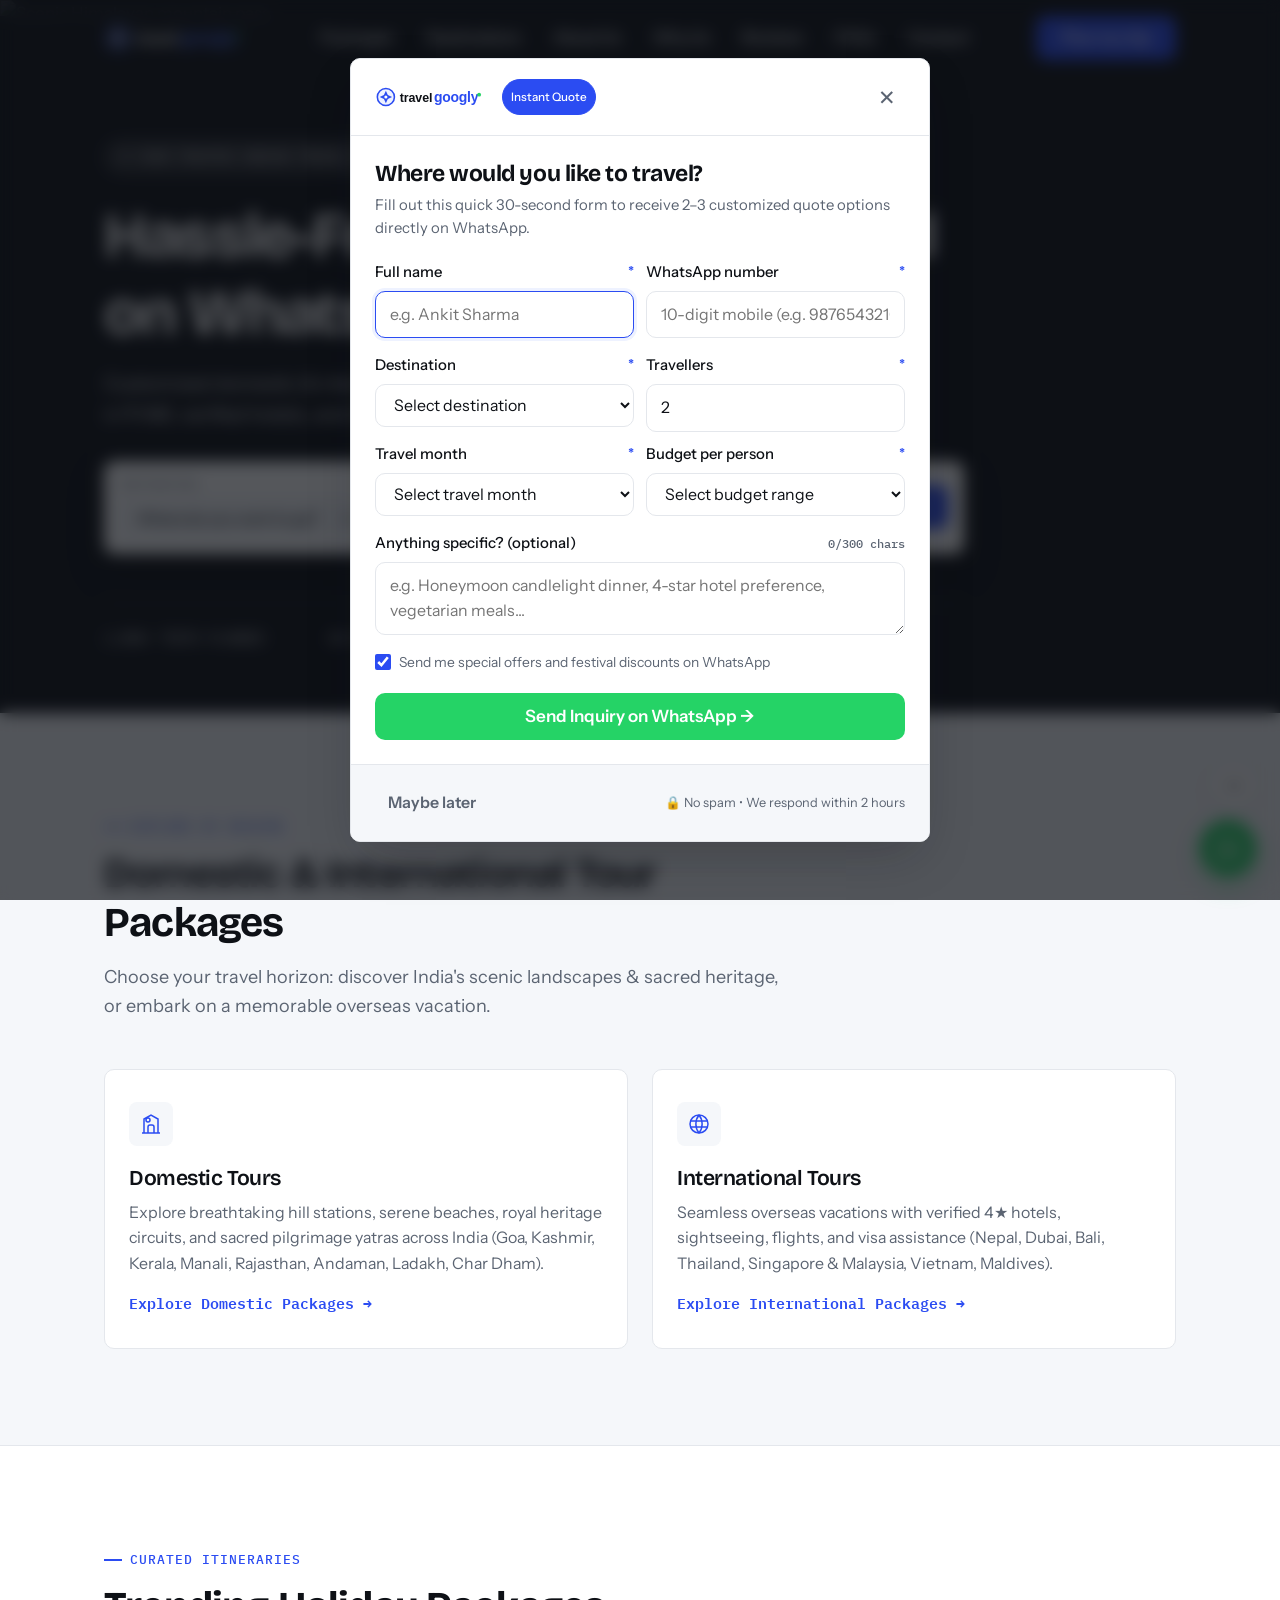
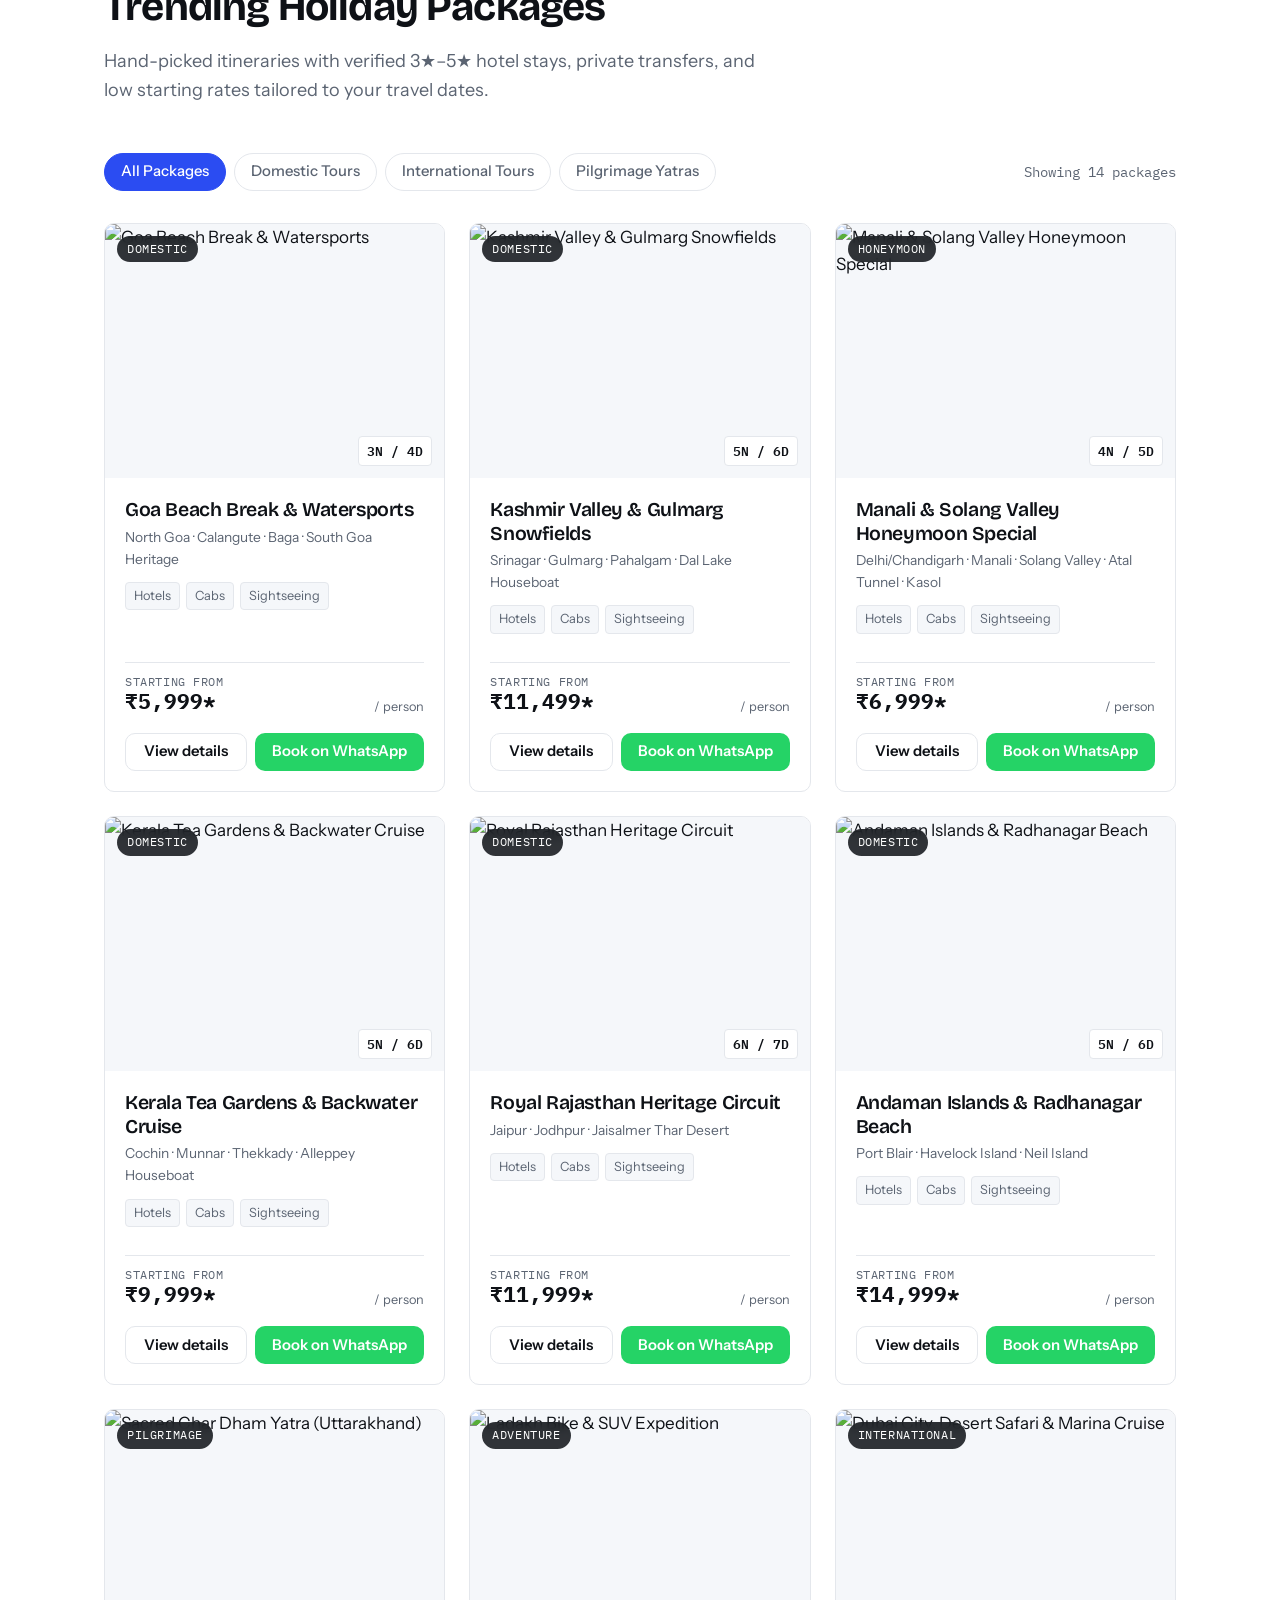
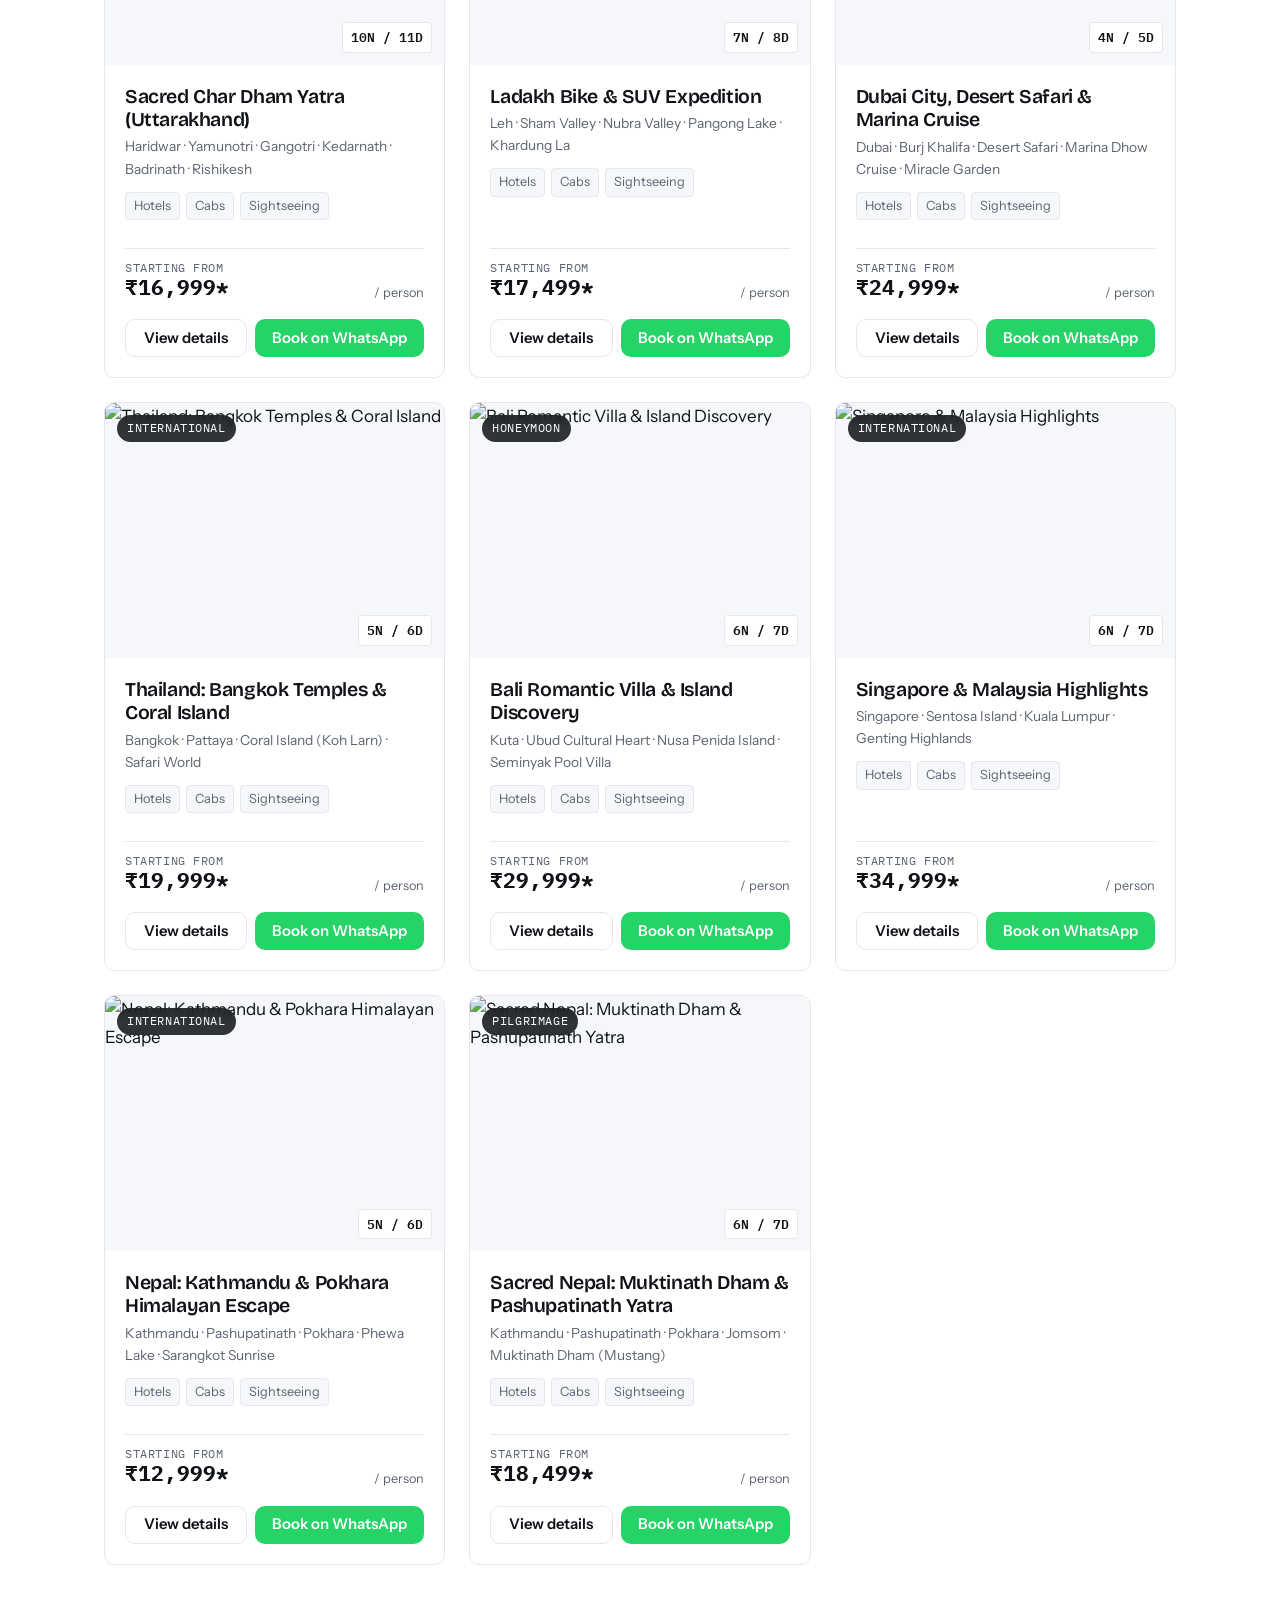
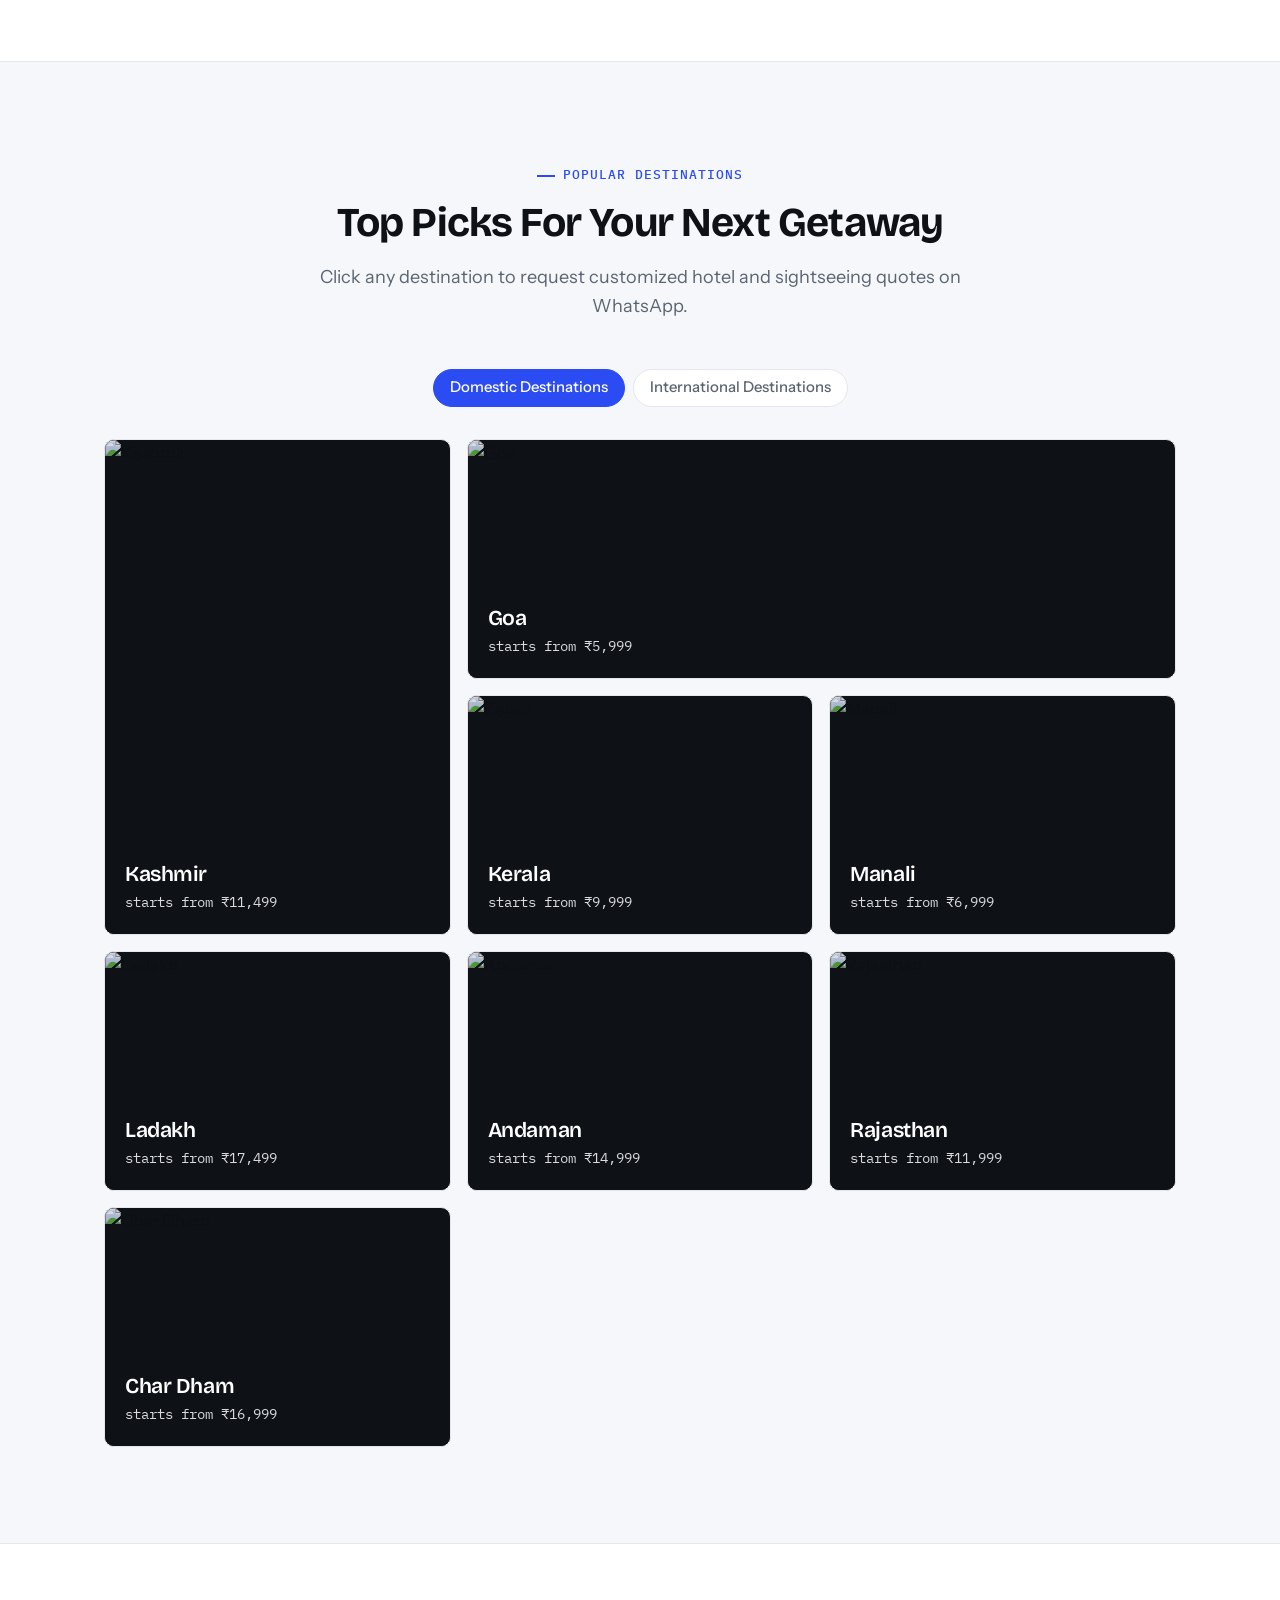
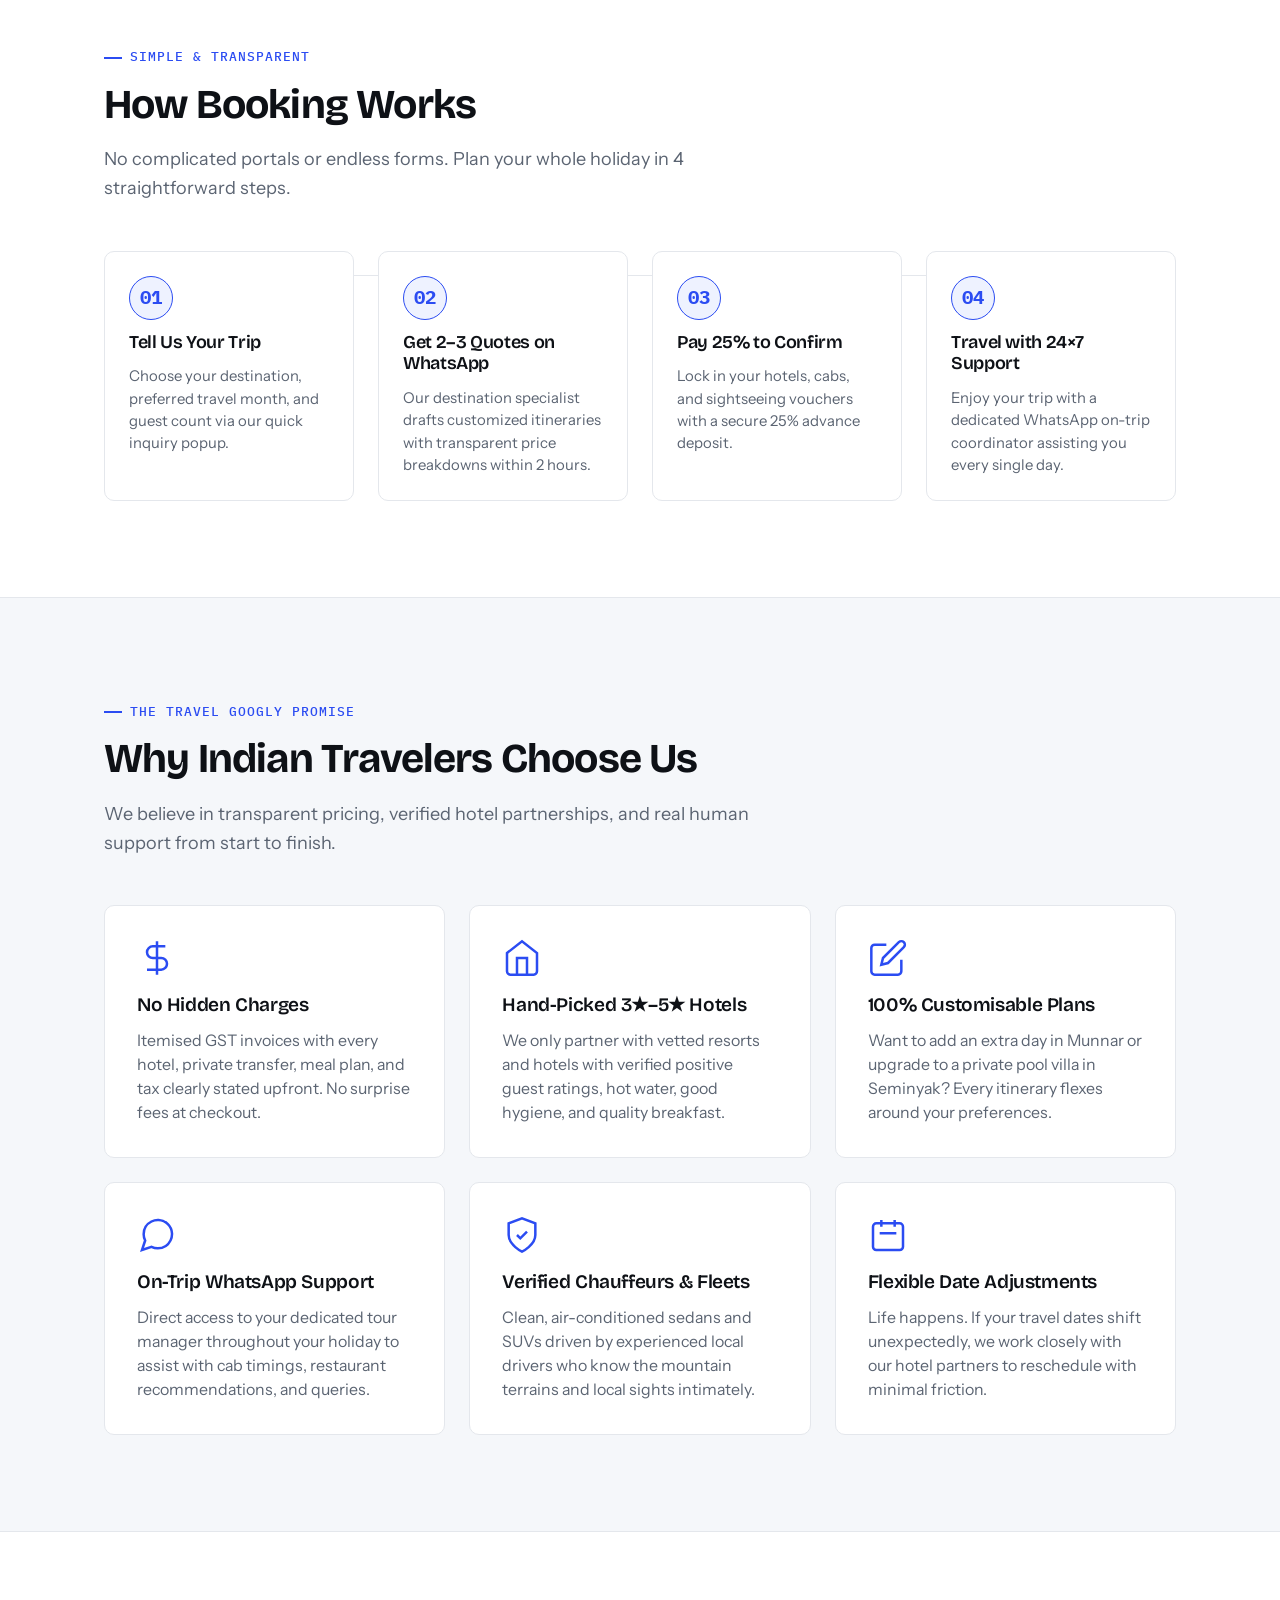
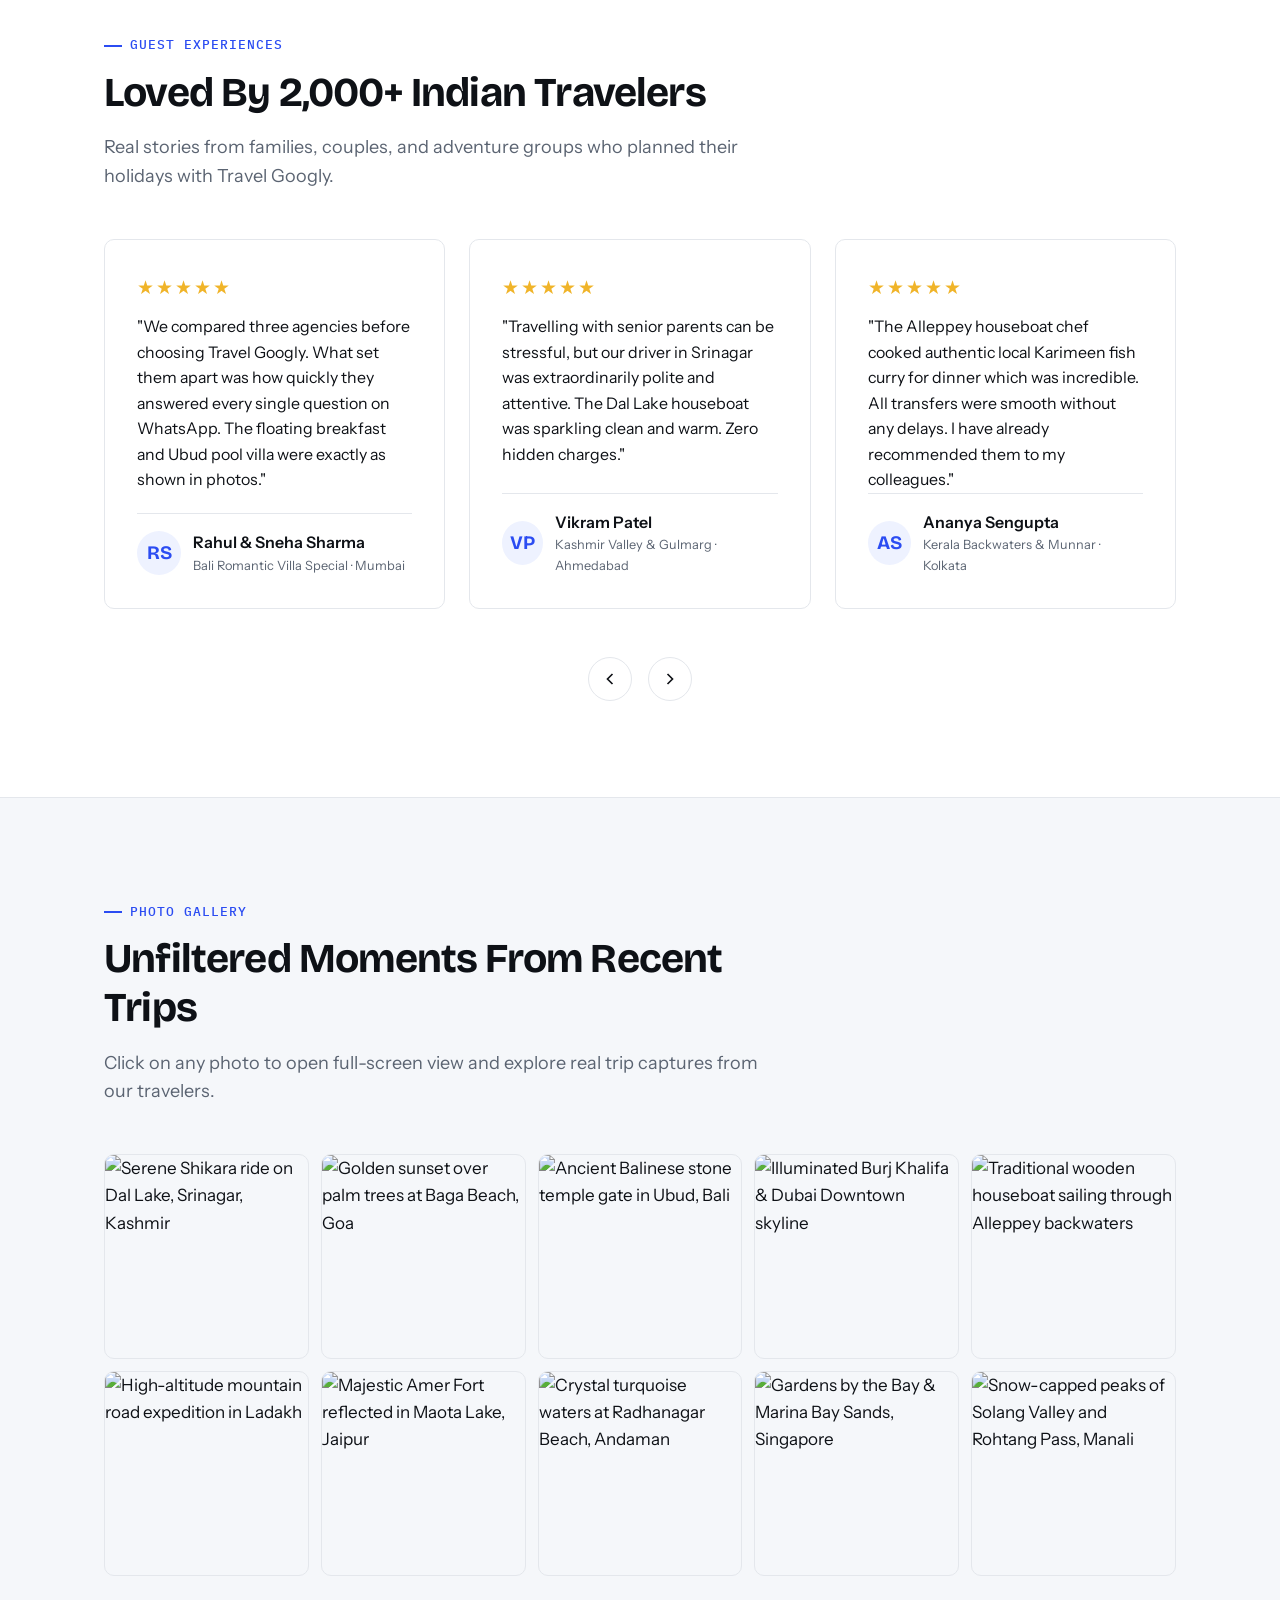
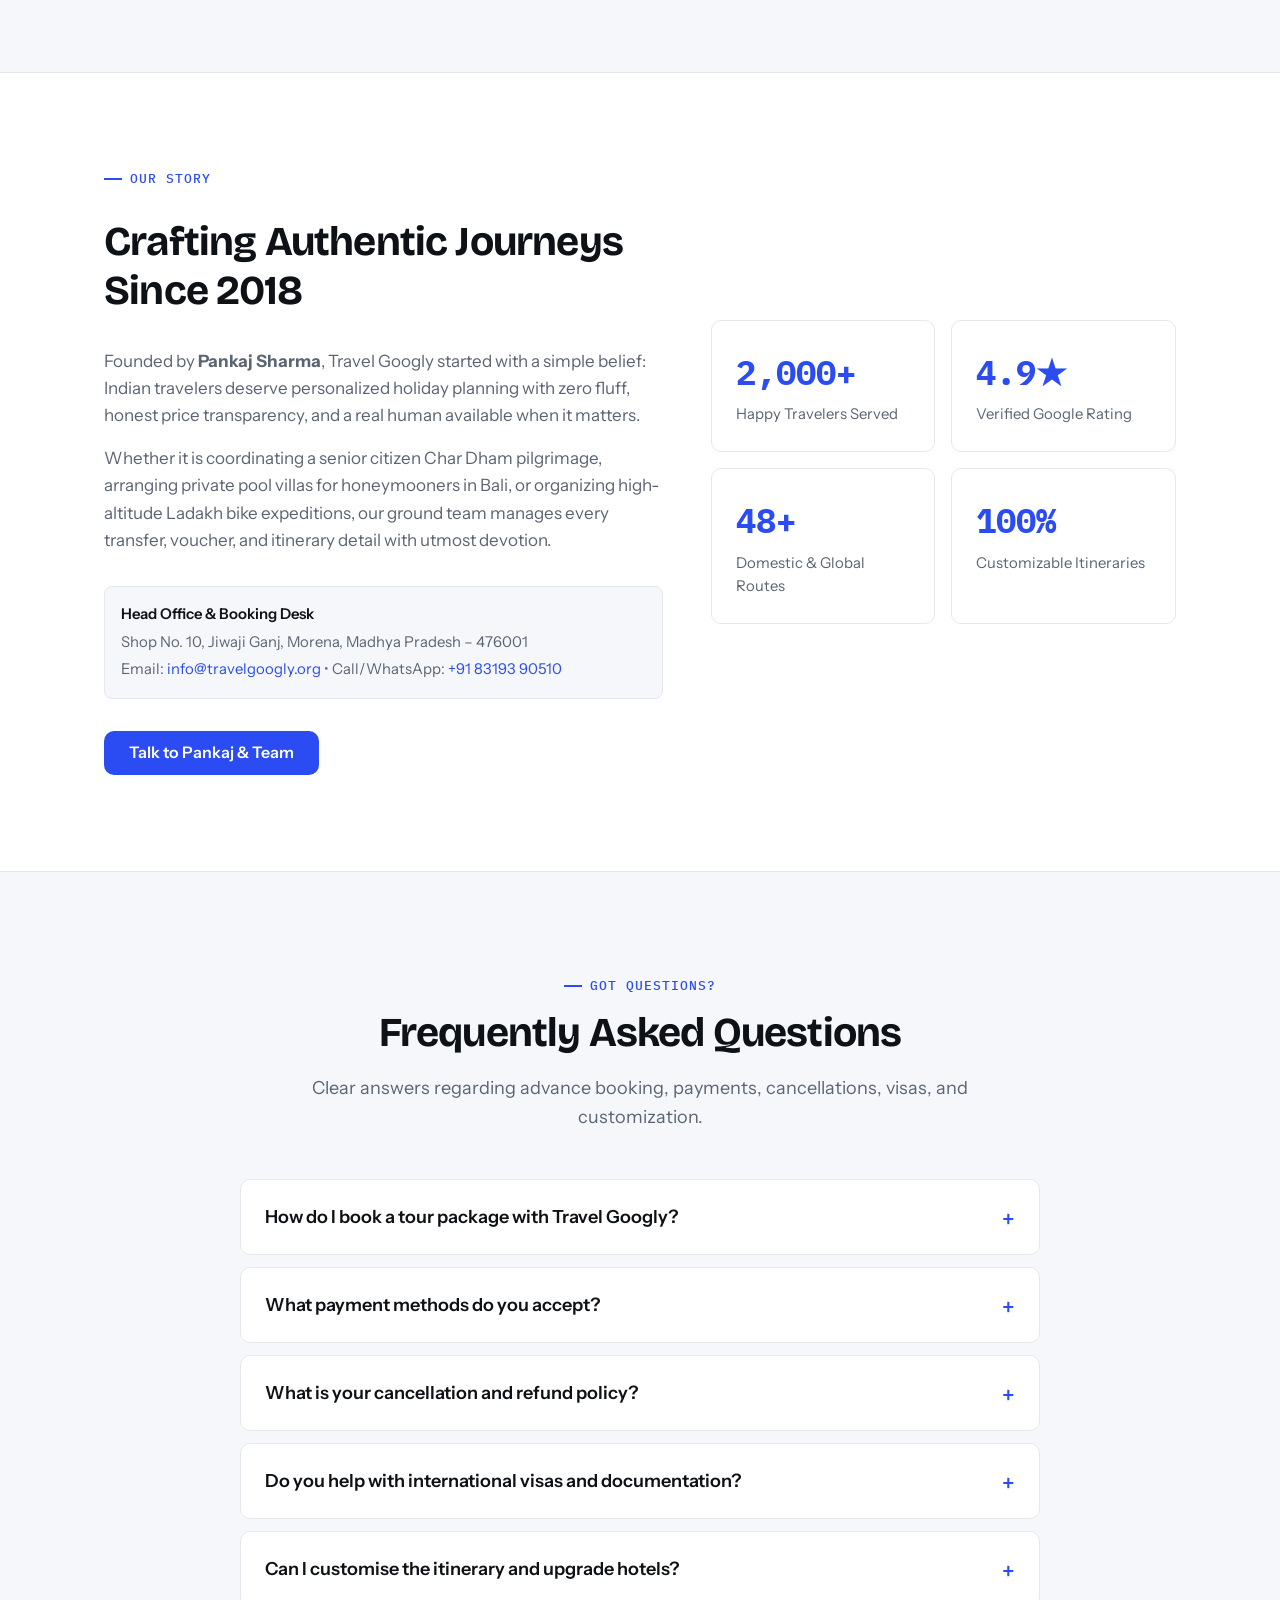
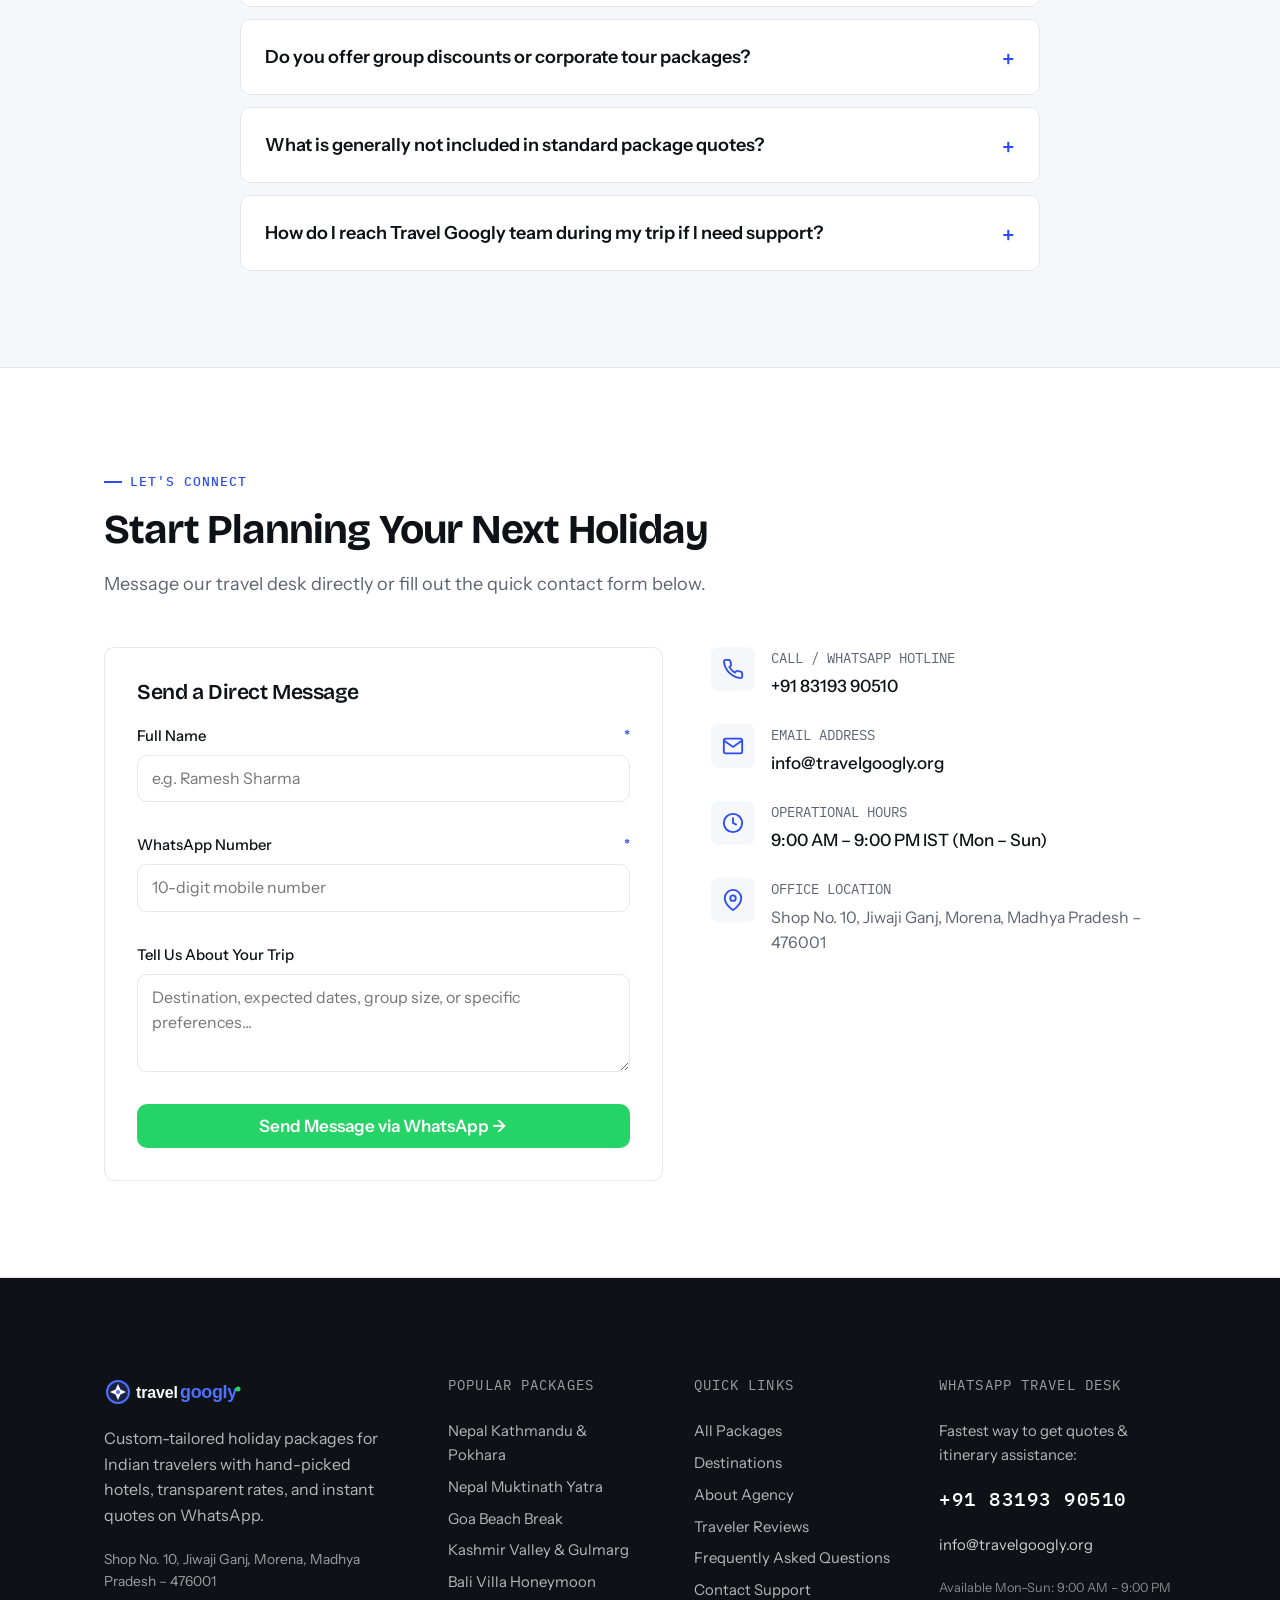
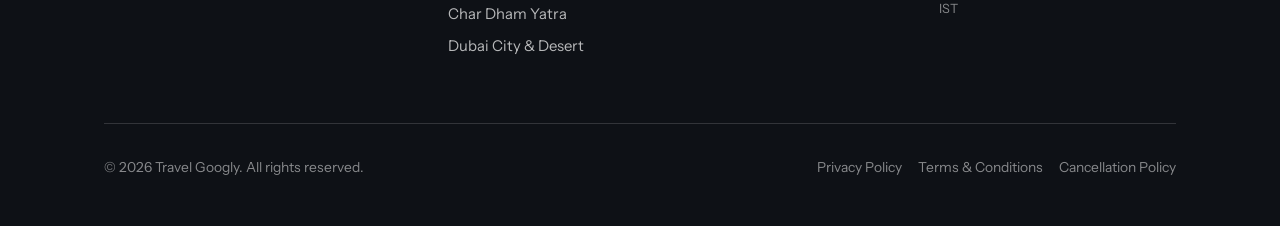
==== index.html @ a58e01bd "Initial release: complete Travel Googly website" ====
<!DOCTYPE html>
<html lang="en">
<head>
  <meta charset="UTF-8">
  <meta name="viewport" content="width=device-width, initial-scale=1.0">
  <title>Travel Googly — Custom Tour Packages & Trip Inquiries on WhatsApp</title>
  <meta name="description" content="Plan domestic and international holidays, honeymoon specials, Char Dham pilgrimage yatras, and adventure tours with Travel Googly. Get custom quotes on WhatsApp within 2 hours.">
  <meta name="theme-color" content="#0E1116">
  <link rel="canonical" href="https://travelgoogly.com/">

  <!-- Open Graph / Facebook -->
  <meta property="og:type" content="website">
  <meta property="og:url" content="https://travelgoogly.com/">
  <meta property="og:title" content="Travel Googly — Custom Tour Packages & Inquiries on WhatsApp">
  <meta property="og:description" content="Customized domestic and international tour packages for Indian travelers. Transparent pricing, verified hotels, and instant quotes on WhatsApp.">
  <meta property="og:image" content="https://images.unsplash.com/photo-1595815771614-ade9d652a65d?auto=format&fit=crop&w=1200&q=80">

  <!-- Twitter -->
  <meta name="twitter:card" content="summary_large_image">
  <meta name="twitter:title" content="Travel Googly — Custom Tour Packages & Inquiries on WhatsApp">
  <meta name="twitter:description" content="Customized domestic and international tour packages for Indian travelers. Transparent pricing, verified hotels, and instant quotes on WhatsApp.">
  <meta name="twitter:image" content="https://images.unsplash.com/photo-1595815771614-ade9d652a65d?auto=format&fit=crop&w=1200&q=80">

  <!-- Favicon -->
  <link rel="icon" type="image/svg+xml" href="assets/favicon.svg">

  <!-- Stylesheet -->
  <link rel="stylesheet" href="css/styles.css">

  <!-- JSON-LD Structured Data Schema -->
  <script type="application/ld+json">
  {
    "@context": "https://schema.org",
    "@type": "TravelAgency",
    "name": "Travel Googly",
    "founder": {
      "@type": "Person",
      "name": "Pankaj Sharma"
    },
    "image": "https://travelgoogly.com/assets/logo.svg",
    "telephone": "+918319390510",
    "email": "info@travelgoogly.org",
    "url": "https://travelgoogly.com",
    "priceRange": "₹₹",
    "openingHoursSpecification": [
      {
        "@type": "OpeningHoursSpecification",
        "dayOfWeek": ["Monday", "Tuesday", "Wednesday", "Thursday", "Friday", "Saturday", "Sunday"],
        "opens": "09:00",
        "closes": "21:00"
      }
    ],
    "description": "Indian tour and travel agency offering domestic packages, international holidays, honeymoon specials, Char Dham yatras, and adventure expeditions.",
    "address": {
      "@type": "PostalAddress",
      "streetAddress": "Shop No. 10, Jiwaji Ganj",
      "addressLocality": "Morena",
      "addressRegion": "Madhya Pradesh",
      "postalCode": "476001",
      "addressCountry": "IN"
    },
    "hasOfferCatalog": {
      "@type": "OfferCatalog",
      "name": "Tour Packages",
      "itemListElement": [
        { "@type": "OfferCatalog", "name": "Domestic Tours" },
        { "@type": "OfferCatalog", "name": "International Tours" },
        { "@type": "OfferCatalog", "name": "Honeymoon Specials" },
        { "@type": "OfferCatalog", "name": "Pilgrimage Yatras" },
        { "@type": "OfferCatalog", "name": "Adventure & Trekking" },
        { "@type": "OfferCatalog", "name": "Weekend Getaways" }
      ]
    }
  }
  </script>
</head>
<body>

  <!-- ========================================================================
       HEADER & NAVIGATION
       ======================================================================== -->
  <header class="site-header" role="banner">
    <div class="container">
      <a href="index.html" class="site-logo" aria-label="Travel Googly Home">
        <img src="assets/logo-light.svg" alt="Travel Googly" class="logo-light" width="148" height="36">
        <img src="assets/logo.svg" alt="Travel Googly" class="logo-dark" width="148" height="36">
      </a>

      <nav class="site-nav" aria-label="Primary navigation">
        <ul class="site-nav__list">
          <li><a href="#packages" class="site-nav__link">Packages</a></li>
          <li><a href="#destinations" class="site-nav__link">Destinations</a></li>
          <li><a href="about.html" class="site-nav__link">About Us</a></li>
          <li><a href="#why-us" class="site-nav__link">Why Us</a></li>
          <li><a href="#reviews" class="site-nav__link">Reviews</a></li>
          <li><a href="#faq" class="site-nav__link">FAQs</a></li>
          <li><a href="#contact" class="site-nav__link">Contact</a></li>
        </ul>
      </nav>

      <div class="site-header__actions">
        <button type="button" class="btn btn--primary btn-open-inquiry">Plan my trip</button>
        <button type="button" class="menu-toggle" id="menu-toggle" aria-label="Toggle navigation menu" aria-expanded="false" aria-controls="mobile-drawer">
          <span></span>
          <span></span>
          <span></span>
        </button>
      </div>
    </div>
  </header>

  <!-- Mobile Drawer -->
  <div class="mobile-drawer" id="mobile-drawer" aria-hidden="true">
    <div class="mobile-drawer__content">
      <div class="mobile-drawer__header">
        <a href="index.html" class="site-logo">
          <img src="assets/logo-light.svg" alt="Travel Googly" class="logo-light" width="148" height="36">
          <img src="assets/logo.svg" alt="Travel Googly" class="logo-dark" width="148" height="36">
        </a>
      </div>
      <nav aria-label="Mobile navigation">
        <ul class="mobile-drawer__list">
          <li><a href="#packages" class="mobile-drawer__link">Packages</a></li>
          <li><a href="#destinations" class="mobile-drawer__link">Destinations</a></li>
          <li><a href="about.html" class="mobile-drawer__link">About Us</a></li>
          <li><a href="#why-us" class="mobile-drawer__link">Why Us</a></li>
          <li><a href="#reviews" class="mobile-drawer__link">Reviews</a></li>
          <li><a href="#faq" class="mobile-drawer__link">FAQs</a></li>
          <li><a href="#contact" class="mobile-drawer__link">Contact</a></li>
        </ul>
      </nav>
      <div class="mobile-drawer__footer">
        <button type="button" class="btn btn--primary btn--full btn-open-inquiry">
          Plan my trip
        </button>
      </div>
    </div>
  </div>

  <main>
    <!-- ======================================================================
         HERO SECTION
         ====================================================================== -->
    <section class="hero" aria-label="Introduction">
      <!-- Full-bleed background photo -->
      <img src="https://images.unsplash.com/photo-1506197603052-3cc9c3a201bd?auto=format&fit=crop&w=1920&q=80" alt="Scenic Himalayan mountain pass" class="hero__bg" loading="eager">
      <div class="hero__scrim"></div>

      <div class="container">
        <div class="hero__content">
          <div class="hero__badge">
            <span>✦</span> YOUR TRUSTED INDIAN TRAVEL PARTNER
          </div>
          <h1 class="hero__title">Hassle-Free Holidays, Tailored on WhatsApp</h1>
          <p class="hero__subtitle">Customized domestic & international tour packages, transparent pricing in ₹ INR, verified hotels, and 24×7 human support on WhatsApp.</p>

          <!-- Inline Trip Finder Form -->
          <form class="hero__finder" id="hero-finder-form">
            <div class="finder-field">
              <label for="finder-destination">Destination</label>
              <select id="finder-destination" required>
                <option value="" disabled selected>Where do you want to go?</option>
                <optgroup label="Popular Domestic">
                  <option value="Goa">Goa</option>
                  <option value="Kashmir">Kashmir</option>
                  <option value="Manali">Manali & Solang</option>
                  <option value="Kerala">Kerala Backwaters</option>
                  <option value="Rajasthan">Rajasthan Heritage</option>
                  <option value="Ladakh">Ladakh Expedition</option>
                  <option value="Andaman">Andaman Islands</option>
                  <option value="Char Dham">Char Dham Yatra</option>
                </optgroup>
                <optgroup label="Popular International">
                  <option value="Nepal">Nepal (Kathmandu & Pokhara)</option>
                  <option value="Dubai">Dubai & Abu Dhabi</option>
                  <option value="Bali">Bali Villa Special</option>
                  <option value="Thailand">Thailand (Bangkok-Pattaya)</option>
                  <option value="Singapore & Malaysia">Singapore & Malaysia</option>
                  <option value="Vietnam">Vietnam Highlights</option>
                  <option value="Maldives">Maldives Island Resort</option>
                </optgroup>
                <optgroup label="Other">
                  <option value="Need suggestions">Need suggestions</option>
                </optgroup>
              </select>
            </div>

            <div class="finder-field">
              <label for="finder-month">Travel Month</label>
              <select id="finder-month" class="js-month-select" required>
                <option value="" disabled selected>Select month</option>
              </select>
            </div>

            <div class="finder-field">
              <label for="finder-travellers">Guests</label>
              <input type="number" id="finder-travellers" min="1" max="30" value="2" required>
            </div>

            <div>
              <button type="submit" class="btn btn--primary btn--full" style="padding: 12px 20px;">
                Get Instant Quote →
              </button>
            </div>
          </form>

          <!-- Trust Markers -->
          <div class="hero__trust">
            <div class="trust-item"><span>2,000+</span> TRIPS PLANNED</div>
            <div class="trust-item"><span>48</span> DESTINATIONS</div>
            <div class="trust-item"><span>4.9★</span> ON GOOGLE</div>
            <div class="trust-item"><span>SINCE 2018</span></div>
          </div>
        </div>
      </div>
    </section>

    <!-- ======================================================================
         PACKAGE CATEGORIES SECTION
         ====================================================================== -->
    <section class="section section--alt" id="categories" aria-labelledby="categories-heading">
      <div class="container">
        <div class="section-header">
          <span class="section-tag">EXPLORE BY REGION</span>
          <h2 class="section-title" id="categories-heading">Domestic & International Tour Packages</h2>
          <p class="section-lead">Choose your travel horizon: discover India's scenic landscapes & sacred heritage, or embark on a memorable overseas vacation.</p>
        </div>

        <div class="categories-grid" id="categories-grid">
          <!-- Dynamically populated from js/data.js -->
        </div>
      </div>
    </section>

    <!-- ======================================================================
         FEATURED PACKAGES SECTION
         ====================================================================== -->
    <section class="section" id="packages" aria-labelledby="packages-heading">
      <div class="container">
        <div class="section-header">
          <span class="section-tag">CURATED ITINERARIES</span>
          <h2 class="section-title" id="packages-heading">Trending Holiday Packages</h2>
          <p class="section-lead">Hand-picked itineraries with verified 3★–5★ hotel stays, private transfers, and low starting rates tailored to your travel dates.</p>
        </div>

        <!-- Filter Chips & Status -->
        <div class="filter-bar">
          <div class="filter-chips" id="filter-chips" role="tablist" aria-label="Filter packages by category">
            <button type="button" class="chip is-active" data-filter="all">All Packages</button>
            <button type="button" class="chip" data-filter="domestic">Domestic Tours</button>
            <button type="button" class="chip" data-filter="international">International Tours</button>
            <button type="button" class="chip" data-filter="pilgrimage">Pilgrimage Yatras</button>
          </div>
          <div class="filter-live-count" id="filter-live-count" aria-live="polite">
            Showing 14 packages
          </div>
        </div>

        <!-- Packages Grid -->
        <div class="packages-grid" id="packages-grid">
          <!-- Dynamically populated from js/data.js -->
        </div>
      </div>
    </section>

    <!-- ======================================================================
         DESTINATIONS MOSAIC SECTION
         ====================================================================== -->
    <section class="section section--alt" id="destinations" aria-labelledby="destinations-heading">
      <div class="container">
        <div class="section-header section-header--center">
          <span class="section-tag">POPULAR DESTINATIONS</span>
          <h2 class="section-title" id="destinations-heading">Top Picks For Your Next Getaway</h2>
          <p class="section-lead">Click any destination to request customized hotel and sightseeing quotes on WhatsApp.</p>
        </div>

        <!-- Domestic / International Tabs -->
        <div class="destinations-tabs" role="tablist" aria-label="Destination region tabs">
          <button type="button" class="chip is-active" id="dest-tab-domestic" role="tab" aria-selected="true">Domestic Destinations</button>
          <button type="button" class="chip" id="dest-tab-international" role="tab" aria-selected="false">International Destinations</button>
        </div>

        <!-- Asymmetric Mosaic Grid -->
        <div class="destinations-mosaic" id="destinations-mosaic">
          <!-- Dynamically populated from js/data.js -->
        </div>
      </div>
    </section>

    <!-- ======================================================================
         HOW IT WORKS SECTION
         ====================================================================== -->
    <section class="section" id="how-it-works" aria-labelledby="how-heading">
      <div class="container">
        <div class="section-header">
          <span class="section-tag">SIMPLE & TRANSPARENT</span>
          <h2 class="section-title" id="how-heading">How Booking Works</h2>
          <p class="section-lead">No complicated portals or endless forms. Plan your whole holiday in 4 straightforward steps.</p>
        </div>

        <div class="steps-grid">
          <div class="step-card reveal">
            <div class="step-card__num">01</div>
            <h3 class="step-card__title">Tell Us Your Trip</h3>
            <p class="step-card__desc">Choose your destination, preferred travel month, and guest count via our quick inquiry popup.</p>
          </div>

          <div class="step-card reveal">
            <div class="step-card__num">02</div>
            <h3 class="step-card__title">Get 2–3 Quotes on WhatsApp</h3>
            <p class="step-card__desc">Our destination specialist drafts customized itineraries with transparent price breakdowns within 2 hours.</p>
          </div>

          <div class="step-card reveal">
            <div class="step-card__num">03</div>
            <h3 class="step-card__title">Pay 25% to Confirm</h3>
            <p class="step-card__desc">Lock in your hotels, cabs, and sightseeing vouchers with a secure 25% advance deposit.</p>
          </div>

          <div class="step-card reveal">
            <div class="step-card__num">04</div>
            <h3 class="step-card__title">Travel with 24×7 Support</h3>
            <p class="step-card__desc">Enjoy your trip with a dedicated WhatsApp on-trip coordinator assisting you every single day.</p>
          </div>
        </div>
      </div>
    </section>

    <!-- ======================================================================
         WHY TRAVEL GOOGLY SECTION
         ====================================================================== -->
    <section class="section section--alt" id="why-us" aria-labelledby="why-heading">
      <div class="container">
        <div class="section-header">
          <span class="section-tag">THE TRAVEL GOOGLY PROMISE</span>
          <h2 class="section-title" id="why-heading">Why Indian Travelers Choose Us</h2>
          <p class="section-lead">We believe in transparent pricing, verified hotel partnerships, and real human support from start to finish.</p>
        </div>

        <div class="features-grid">
          <div class="feature-card reveal">
            <div class="feature-card__icon" aria-hidden="true">
              <svg viewBox="0 0 24 24" fill="none" stroke="currentColor" stroke-width="1.5"><path d="M12 2v20M17 5H9.5a3.5 3.5 0 000 7h5a3.5 3.5 0 010 7H6"/></svg>
            </div>
            <h3 class="feature-card__title">No Hidden Charges</h3>
            <p class="feature-card__desc">Itemised GST invoices with every hotel, private transfer, meal plan, and tax clearly stated upfront. No surprise fees at checkout.</p>
          </div>

          <div class="feature-card reveal">
            <div class="feature-card__icon" aria-hidden="true">
              <svg viewBox="0 0 24 24" fill="none" stroke="currentColor" stroke-width="1.5"><path d="M3 9l9-7 9 7v11a2 2 0 01-2 2H5a2 2 0 01-2-2z"/><polyline points="9 22 9 12 15 12 15 22"/></svg>
            </div>
            <h3 class="feature-card__title">Hand-Picked 3★–5★ Hotels</h3>
            <p class="feature-card__desc">We only partner with vetted resorts and hotels with verified positive guest ratings, hot water, good hygiene, and quality breakfast.</p>
          </div>

          <div class="feature-card reveal">
            <div class="feature-card__icon" aria-hidden="true">
              <svg viewBox="0 0 24 24" fill="none" stroke="currentColor" stroke-width="1.5"><path d="M11 4H4a2 2 0 00-2 2v14a2 2 0 002 2h14a2 2 0 002-2v-7"/><path d="M18.5 2.5a2.121 2.121 0 013 3L12 15l-4 1 1-4 9.5-9.5z"/></svg>
            </div>
            <h3 class="feature-card__title">100% Customisable Plans</h3>
            <p class="feature-card__desc">Want to add an extra day in Munnar or upgrade to a private pool villa in Seminyak? Every itinerary flexes around your preferences.</p>
          </div>

          <div class="feature-card reveal">
            <div class="feature-card__icon" aria-hidden="true">
              <svg viewBox="0 0 24 24" fill="none" stroke="currentColor" stroke-width="1.5"><path d="M21 11.5a8.38 8.38 0 01-.9 3.8 8.5 8.5 0 01-7.6 4.7 8.38 8.38 0 01-3.8-.9L3 21l1.9-5.7a8.38 8.38 0 01-.9-3.8 8.5 8.5 0 014.7-7.6 8.38 8.38 0 013.8-.9h.5a8.48 8.48 0 018 8v.5z"/></svg>
            </div>
            <h3 class="feature-card__title">On-Trip WhatsApp Support</h3>
            <p class="feature-card__desc">Direct access to your dedicated tour manager throughout your holiday to assist with cab timings, restaurant recommendations, and queries.</p>
          </div>

          <div class="feature-card reveal">
            <div class="feature-card__icon" aria-hidden="true">
              <svg viewBox="0 0 24 24" fill="none" stroke="currentColor" stroke-width="1.5"><path d="M12 22s8-4 8-10V5l-8-3-8 3v7c0 6 8 10 8 10z"/><path d="M9 12l2 2 4-4"/></svg>
            </div>
            <h3 class="feature-card__title">Verified Chauffeurs & Fleets</h3>
            <p class="feature-card__desc">Clean, air-conditioned sedans and SUVs driven by experienced local drivers who know the mountain terrains and local sights intimately.</p>
          </div>

          <div class="feature-card reveal">
            <div class="feature-card__icon" aria-hidden="true">
              <svg viewBox="0 0 24 24" fill="none" stroke="currentColor" stroke-width="1.5"><path d="M8 7V3m8 4V3m-9 8h10M5 21h14a2 2 0 002-2V7a2 2 0 00-2-2H5a2 2 0 00-2 2v12a2 2 0 002 2z"/></svg>
            </div>
            <h3 class="feature-card__title">Flexible Date Adjustments</h3>
            <p class="feature-card__desc">Life happens. If your travel dates shift unexpectedly, we work closely with our hotel partners to reschedule with minimal friction.</p>
          </div>
        </div>
      </div>
    </section>

    <!-- ======================================================================
         REVIEWS SECTION
         ======================================================================== -->
    <section class="section" id="reviews" aria-labelledby="reviews-heading">
      <div class="container">
        <div class="section-header">
          <span class="section-tag">GUEST EXPERIENCES</span>
          <h2 class="section-title" id="reviews-heading">Loved By 2,000+ Indian Travelers</h2>
          <p class="section-lead">Real stories from families, couples, and adventure groups who planned their holidays with Travel Googly.</p>
        </div>

        <div class="reviews-wrapper">
          <div class="reviews-slider" id="reviews-slider" tabindex="0" role="region" aria-label="Customer reviews carousel">
            <!-- Dynamically populated from js/data.js -->
          </div>

          <div class="reviews-controls">
            <button type="button" class="reviews-btn" id="reviews-prev" aria-label="Previous testimonial">
              <svg width="20" height="20" viewBox="0 0 24 24" fill="none" stroke="currentColor" stroke-width="2"><path d="M15 18l-6-6 6-6"/></svg>
            </button>
            <button type="button" class="reviews-btn" id="reviews-next" aria-label="Next testimonial">
              <svg width="20" height="20" viewBox="0 0 24 24" fill="none" stroke="currentColor" stroke-width="2"><path d="M9 18l6-6-6-6"/></svg>
            </button>
          </div>
        </div>
      </div>
    </section>

    <!-- ======================================================================
         GALLERY SECTION
         ====================================================================== -->
    <section class="section section--alt" id="gallery" aria-labelledby="gallery-heading">
      <div class="container">
        <div class="section-header">
          <span class="section-tag">PHOTO GALLERY</span>
          <h2 class="section-title" id="gallery-heading">Unfiltered Moments From Recent Trips</h2>
          <p class="section-lead">Click on any photo to open full-screen view and explore real trip captures from our travelers.</p>
        </div>

        <div class="gallery-grid" id="gallery-grid">
          <!-- Dynamically populated from js/data.js -->
        </div>
      </div>
    </section>

    <!-- Gallery Lightbox Modal -->
    <div class="lightbox" id="lightbox" aria-hidden="true" role="dialog" aria-modal="true" aria-label="Image gallery lightbox">
      <button type="button" class="lightbox__close" aria-label="Close image lightbox">✕</button>
      <button type="button" class="lightbox__nav lightbox__prev" aria-label="Previous photo">‹</button>
      <div class="lightbox__media">
        <img src="" alt="" class="lightbox__img">
        <div class="lightbox__caption"></div>
        <div class="lightbox__counter font-mono"></div>
      </div>
      <button type="button" class="lightbox__nav lightbox__next" aria-label="Next photo">›</button>
    </div>

    <!-- ======================================================================
         ABOUT SECTION
         ====================================================================== -->
    <section class="section" id="about" aria-labelledby="about-heading">
      <div class="container">
        <div class="about-grid">
          <div class="about-text">
            <span class="section-tag">OUR STORY</span>
            <h2 class="section-title" id="about-heading">Crafting Authentic Journeys Since 2018</h2>
            <p>Founded by <strong>Pankaj Sharma</strong>, Travel Googly started with a simple belief: Indian travelers deserve personalized holiday planning with zero fluff, honest price transparency, and a real human available when it matters.</p>
            <p>Whether it is coordinating a senior citizen Char Dham pilgrimage, arranging private pool villas for honeymooners in Bali, or organizing high-altitude Ladakh bike expeditions, our ground team manages every transfer, voucher, and itinerary detail with utmost devotion.</p>
            
            <div style="margin-top: 16px; padding: 16px; background-color: var(--surface-alt); border-radius: 8px; border: 1px solid var(--line); font-size: 0.875rem;">
              <div style="font-weight: 600; color: var(--ink); margin-bottom: 4px;">Head Office & Booking Desk</div>
              <div style="color: var(--ink-soft);">Shop No. 10, Jiwaji Ganj, Morena, Madhya Pradesh – 476001</div>
              <div style="color: var(--ink-soft); margin-top: 4px;">Email: <a href="mailto:info@travelgoogly.org" style="color: var(--accent);">info@travelgoogly.org</a> • Call/WhatsApp: <a href="tel:+918319390510" style="color: var(--accent);">+91 83193 90510</a></div>
            </div>

            <div style="margin-top: 16px;">
              <button type="button" class="btn btn--primary btn-open-inquiry">Talk to Pankaj & Team</button>
            </div>
          </div>

          <div class="about-stats">
            <div class="stat-card">
              <span class="stat-card__num">2,000+</span>
              <span class="stat-card__label">Happy Travelers Served</span>
            </div>
            <div class="stat-card">
              <span class="stat-card__num">4.9★</span>
              <span class="stat-card__label">Verified Google Rating</span>
            </div>
            <div class="stat-card">
              <span class="stat-card__num">48+</span>
              <span class="stat-card__label">Domestic & Global Routes</span>
            </div>
            <div class="stat-card">
              <span class="stat-card__num">100%</span>
              <span class="stat-card__label">Customizable Itineraries</span>
            </div>
          </div>
        </div>
      </div>
    </section>

    <!-- ======================================================================
         FAQ SECTION
         ====================================================================== -->
    <section class="section section--alt" id="faq" aria-labelledby="faq-heading">
      <div class="container">
        <div class="section-header section-header--center">
          <span class="section-tag">GOT QUESTIONS?</span>
          <h2 class="section-title" id="faq-heading">Frequently Asked Questions</h2>
          <p class="section-lead">Clear answers regarding advance booking, payments, cancellations, visas, and customization.</p>
        </div>

        <div class="faq-list" id="faq-list">
          <!-- Dynamically populated from js/data.js -->
        </div>
      </div>
    </section>

    <!-- ======================================================================
         CONTACT SECTION
         ====================================================================== -->
    <section class="section" id="contact" aria-labelledby="contact-heading">
      <div class="container">
        <div class="section-header">
          <span class="section-tag">LET'S CONNECT</span>
          <h2 class="section-title" id="contact-heading">Start Planning Your Next Holiday</h2>
          <p class="section-lead">Message our travel desk directly or fill out the quick contact form below.</p>
        </div>

        <div class="contact-grid">
          <!-- Left: Compact Form -->
          <div class="contact-card">
            <h3 style="margin-bottom: 20px;">Send a Direct Message</h3>
            <form class="contact-form" id="contact-form">
              <div class="form-group">
                <label for="contact-name" class="form-label">Full Name <span class="req">*</span></label>
                <input type="text" id="contact-name" class="form-control" placeholder="e.g. Ramesh Sharma" required>
                <span class="form-error">Please enter your full name.</span>
              </div>

              <div class="form-group">
                <label for="contact-mobile" class="form-label">WhatsApp Number <span class="req">*</span></label>
                <input type="tel" id="contact-mobile" inputmode="numeric" class="form-control" placeholder="10-digit mobile number" required>
                <span class="form-error">Please enter a valid 10-digit mobile number.</span>
              </div>

              <div class="form-group">
                <label for="contact-message" class="form-label">Tell Us About Your Trip</label>
                <textarea id="contact-message" class="form-control" rows="3" placeholder="Destination, expected dates, group size, or specific preferences..."></textarea>
              </div>

              <button type="submit" class="btn btn--wa btn--full" style="font-size: 1rem;">
                Send Message via WhatsApp →
              </button>
            </form>
          </div>

          <!-- Right: Direct Contact Details -->
          <div class="contact-info">
            <div class="contact-info-block">
              <div class="contact-icon" aria-hidden="true">
                <svg width="22" height="22" viewBox="0 0 24 24" fill="none" stroke="currentColor" stroke-width="2"><path d="M22 16.92v3a2 2 0 01-2.18 2 19.79 19.79 0 01-8.63-3.07 19.5 19.5 0 01-6-6 19.79 19.79 0 01-3.07-8.67A2 2 0 014.11 2h3a2 2 0 012 1.72 12.84 12.84 0 00.7 2.81 2 2 0 01-.45 2.11L8.09 9.91a16 16 0 006 6l1.27-1.27a2 2 0 012.11-.45 12.84 12.84 0 002.81.7A2 2 0 0122 16.92z"/></svg>
              </div>
              <div>
                <div class="contact-detail-title">Call / WhatsApp Hotline</div>
                <a href="tel:+918319390510" class="contact-detail-val">+91 83193 90510</a>
              </div>
            </div>

            <div class="contact-info-block">
              <div class="contact-icon" aria-hidden="true">
                <svg width="22" height="22" viewBox="0 0 24 24" fill="none" stroke="currentColor" stroke-width="2"><path d="M4 4h16c1.1 0 2 .9 2 2v12c0 1.1-.9 2-2 2H4c-1.1 0-2-.9-2-2V6c0-1.1.9-2 2-2z"/><polyline points="22,6 12,13 2,6"/></svg>
              </div>
              <div>
                <div class="contact-detail-title">Email Address</div>
                <a href="mailto:info@travelgoogly.org" class="contact-detail-val">info@travelgoogly.org</a>
              </div>
            </div>

            <div class="contact-info-block">
              <div class="contact-icon" aria-hidden="true">
                <svg width="22" height="22" viewBox="0 0 24 24" fill="none" stroke="currentColor" stroke-width="2"><circle cx="12" cy="12" r="10"/><polyline points="12 6 12 12 16 14"/></svg>
              </div>
              <div>
                <div class="contact-detail-title">Operational Hours</div>
                <div class="contact-detail-val">9:00 AM – 9:00 PM IST (Mon – Sun)</div>
              </div>
            </div>

            <div class="contact-info-block">
              <div class="contact-icon" aria-hidden="true">
                <svg width="22" height="22" viewBox="0 0 24 24" fill="none" stroke="currentColor" stroke-width="2"><path d="M21 10c0 7-9 13-9 13s-9-6-9-13a9 9 0 0118 0z"/><circle cx="12" cy="10" r="3"/></svg>
              </div>
              <div>
                <div class="contact-detail-title">Office Location</div>
                <div class="contact-detail-val" style="font-weight: 400; font-size: 0.9375rem; color: var(--ink-soft);">
                  Shop No. 10, Jiwaji Ganj, Morena, Madhya Pradesh – 476001
                </div>
              </div>
            </div>

            <!-- Map Embed Placeholder -->
            <!-- 
            To display your Google Maps location, uncomment the iframe below and replace the src with your Google Maps embed URL:
            <div style="border-radius: 10px; overflow: hidden; border: 1px solid var(--line); margin-top: 8px;">
              <iframe title="Travel Googly Office Location" src="https://maps.google.com/maps?q=Jiwaji+Ganj+Morena+Madhya+Pradesh+476001&t=&z=14&ie=UTF8&iwloc=&output=embed" width="100%" height="180" style="border:0;" allowfullscreen="" loading="lazy"></iframe>
            </div>
            -->
          </div>
        </div>
      </div>
    </section>
  </main>

  <!-- ========================================================================
       FOOTER
       ======================================================================== -->
  <footer class="site-footer" role="contentinfo">
    <div class="container">
      <div class="footer-grid">
        <div class="footer-col">
          <a href="index.html" class="site-logo">
            <img src="assets/logo-light.svg" alt="Travel Googly" class="logo-light" width="148" height="36">
            <img src="assets/logo.svg" alt="Travel Googly" class="logo-dark" width="148" height="36">
          </a>
          <p>Custom-tailored holiday packages for Indian travelers with hand-picked hotels, transparent rates, and instant quotes on WhatsApp.</p>
          <p style="font-size: 0.8125rem; color: rgba(255, 255, 255, 0.6); margin-top: 4px;">
            Shop No. 10, Jiwaji Ganj, Morena, Madhya Pradesh – 476001
          </p>
        </div>

        <div class="footer-col">
          <div class="footer-col__title">Popular Packages</div>
          <div class="footer-links">
            <a href="package.html?slug=nepal-kathmandu-pokhara-valley">Nepal Kathmandu & Pokhara</a>
            <a href="package.html?slug=nepal-muktinath-yatra-pilgrimage">Nepal Muktinath Yatra</a>
            <a href="package.html?slug=goa-beach-break">Goa Beach Break</a>
            <a href="package.html?slug=kashmir-valley-gulmarg">Kashmir Valley & Gulmarg</a>
            <a href="package.html?slug=bali-tropical-honeymoon">Bali Villa Honeymoon</a>
            <a href="package.html?slug=char-dham-yatra">Char Dham Yatra</a>
            <a href="package.html?slug=dubai-city-desert-adventure">Dubai City & Desert</a>
          </div>
        </div>

        <div class="footer-col">
          <div class="footer-col__title">Quick Links</div>
          <div class="footer-links">
            <a href="#packages">All Packages</a>
            <a href="#destinations">Destinations</a>
            <a href="#about">About Agency</a>
            <a href="#reviews">Traveler Reviews</a>
            <a href="#faq">Frequently Asked Questions</a>
            <a href="#contact">Contact Support</a>
          </div>
        </div>

        <div class="footer-col">
          <div class="footer-col__title">WhatsApp Travel Desk</div>
          <p style="font-size: 0.875rem;">Fastest way to get quotes & itinerary assistance:</p>
          <a href="tel:+918319390510" class="font-mono" style="color: #FFFFFF; font-size: 1.125rem;">+91 83193 90510</a>
          <a href="mailto:info@travelgoogly.org" style="color: rgba(255, 255, 255, 0.8); font-size: 0.875rem; display: block; margin-top: 4px;">info@travelgoogly.org</a>
          <p style="font-size: 0.75rem; color: rgba(255, 255, 255, 0.5); margin-top: 4px;">Available Mon–Sun: 9:00 AM – 9:00 PM IST</p>
        </div>
      </div>

      <div class="footer-bottom">
        <div>© 2026 Travel Googly. All rights reserved.</div>
        <div class="footer-bottom-links">
          <a href="#">Privacy Policy</a>
          <a href="#">Terms & Conditions</a>
          <a href="#">Cancellation Policy</a>
        </div>
      </div>
    </div>
  </footer>

  <!-- ========================================================================
       SIGNATURE ENTRY INQUIRY POPUP MODAL
       ======================================================================== -->
  <div class="modal-overlay" id="inquiry-modal" aria-hidden="true" role="dialog" aria-modal="true" aria-labelledby="inquiry-modal-title">
    <div class="modal-card">
      <div class="modal-header">
        <div style="display: flex; align-items: center; gap: 12px;">
          <img src="assets/logo.svg" alt="Travel Googly" width="120" height="28" style="height: 28px; width: auto;">
          <span class="chip is-active" style="padding: 2px 8px; font-size: 0.6875rem;">Instant Quote</span>
        </div>
        <button type="button" class="modal-close-btn" id="inquiry-close-btn" aria-label="Close inquiry modal">✕</button>
      </div>

      <div class="modal-body">
        <h2 id="inquiry-modal-title" style="font-size: 1.35rem; margin-bottom: 6px;">Where would you like to travel?</h2>
        <p style="font-size: 0.875rem; margin-bottom: 20px;">Fill out this quick 30-second form to receive 2–3 customized quote options directly on WhatsApp.</p>

        <form id="inquiry-form" novalidate>
          <div class="form-grid-2">
            <div class="form-group">
              <label for="inq-name" class="form-label">Full name <span class="req">*</span></label>
              <input type="text" id="inq-name" class="form-control" placeholder="e.g. Ankit Sharma" required autocomplete="name">
              <span class="form-error" id="err-name">Please enter your name.</span>
            </div>

            <div class="form-group">
              <label for="inq-mobile" class="form-label">WhatsApp number <span class="req">*</span></label>
              <input type="tel" id="inq-mobile" inputmode="numeric" class="form-control" placeholder="10-digit mobile (e.g. 9876543210)" required autocomplete="tel">
              <span class="form-error" id="err-mobile">Please enter a valid 10-digit mobile number.</span>
            </div>
          </div>

          <div class="form-grid-2">
            <div class="form-group">
              <label for="inq-destination" class="form-label">Destination <span class="req">*</span></label>
              <select id="inq-destination" class="form-control" required>
                <option value="" disabled selected>Select destination</option>
                <optgroup label="Domestic Destinations">
                  <option value="Goa">Goa Beach Break</option>
                  <option value="Kashmir">Kashmir & Gulmarg</option>
                  <option value="Manali">Manali & Solang</option>
                  <option value="Kerala">Kerala Backwaters & Munnar</option>
                  <option value="Rajasthan">Rajasthan Heritage Circuit</option>
                  <option value="Andaman">Andaman Islands</option>
                  <option value="Ladakh">Ladakh Bike / SUV Tour</option>
                  <option value="Northeast">Northeast & Meghalaya</option>
                  <option value="Char Dham">Char Dham Yatra</option>
                  <option value="Do Dham">Do Dham (Kedarnath-Badrinath)</option>
                </optgroup>
                <optgroup label="International Destinations">
                  <option value="Nepal (Kathmandu & Pokhara)">Nepal (Kathmandu & Pokhara)</option>
                  <option value="Nepal (Muktinath Yatra)">Nepal (Muktinath Yatra)</option>
                  <option value="Dubai">Dubai & Abu Dhabi</option>
                  <option value="Thailand">Thailand (Bangkok-Pattaya-Phuket)</option>
                  <option value="Bali">Bali Villa & Island</option>
                  <option value="Singapore–Malaysia">Singapore & Malaysia</option>
                  <option value="Vietnam">Vietnam Discovery</option>
                  <option value="Maldives">Maldives Luxury Resort</option>
                  <option value="Sri Lanka">Sri Lanka Highlights</option>
                  <option value="Europe">Europe Classic</option>
                  <option value="Azerbaijan">Azerbaijan Baku</option>
                </optgroup>
                <optgroup label="Other">
                  <option value="Custom / Need suggestions">Custom / Need suggestions</option>
                </optgroup>
              </select>
              <span class="form-error" id="err-destination">Please choose a destination.</span>
            </div>

            <div class="form-group">
              <label for="inq-travellers" class="form-label">Travellers <span class="req">*</span></label>
              <input type="number" id="inq-travellers" class="form-control" min="1" max="30" value="2" required>
              <span class="form-error" id="err-travellers">Please specify number of travellers (1–30).</span>
            </div>
          </div>

          <div class="form-grid-2">
            <div class="form-group">
              <label for="inq-month" class="form-label">Travel month <span class="req">*</span></label>
              <select id="inq-month" class="form-control js-month-select" required>
                <option value="" disabled selected>Select month</option>
              </select>
              <span class="form-error" id="err-month">Please select preferred month.</span>
            </div>

            <div class="form-group">
              <label for="inq-budget" class="form-label">Budget per person <span class="req">*</span></label>
              <select id="inq-budget" class="form-control" required>
                <option value="" disabled selected>Select budget range</option>
                <option value="Under ₹15,000">Under ₹15,000</option>
                <option value="₹15,000–30,000">₹15,000–30,000</option>
                <option value="₹30,000–60,000">₹30,000–60,000</option>
                <option value="₹60,000–1,00,000">₹60,000–1,00,000</option>
                <option value="Above ₹1,00,000">Above ₹1,00,000</option>
                <option value="Need suggestions">Need suggestions</option>
              </select>
              <span class="form-error" id="err-budget">Please select an estimated budget.</span>
            </div>
          </div>

          <div class="form-group">
            <div class="form-label">
              <span>Anything specific? (optional)</span>
              <span class="form-char-count" id="inquiry-char-counter">0/300 chars</span>
            </div>
            <textarea id="inq-notes" class="form-control" rows="2" maxlength="300" placeholder="e.g. Honeymoon candlelight dinner, 4-star hotel preference, vegetarian meals..."></textarea>
          </div>

          <div class="form-group" style="margin-top: 12px;">
            <label class="form-checkbox-label">
              <input type="checkbox" id="inq-offers" checked>
              <span>Send me special offers and festival discounts on WhatsApp</span>
            </label>
          </div>

          <div style="margin-top: 20px;">
            <button type="submit" class="btn btn--wa btn--full" style="font-size: 1rem; padding: 14px 20px;">
              Send Inquiry on WhatsApp →
            </button>
          </div>
        </form>
      </div>

      <div class="modal-footer">
        <button type="button" class="btn btn--text" id="inquiry-maybe-later">Maybe later</button>
        <span style="font-size: 0.75rem; color: var(--ink-soft);">🔒 No spam • We respond within 2 hours</span>
      </div>
    </div>
  </div>

  <!-- ========================================================================
       FLOATING ACTIONS (WhatsApp & Back To Top)
       ======================================================================== -->
  <div class="floating-actions" aria-label="Quick actions">
    <button type="button" class="btn-back-to-top" id="back-to-top-btn" aria-label="Scroll back to top">
      <svg width="20" height="20" viewBox="0 0 24 24" fill="none" stroke="currentColor" stroke-width="2.5"><path d="M18 15l-6-6-6 6"/></svg>
    </button>

    <a href="#" class="btn-floating-wa has-pulse" id="floating-wa-btn" target="_blank" rel="noopener" aria-label="Chat with Travel Googly on WhatsApp">
      <svg viewBox="0 0 24 24" fill="currentColor"><path d="M12.04 2C6.58 2 2.13 6.45 2.13 11.91C2.13 13.66 2.59 15.36 3.45 16.86L2.05 22L7.3 20.62C8.75 21.41 10.38 21.83 12.04 21.83C17.5 21.83 21.95 17.38 21.95 11.92C21.95 9.27 20.92 6.78 19.05 4.91C17.18 3.03 14.69 2 12.04 2M12.05 3.67C14.25 3.67 16.31 4.53 17.87 6.09C19.42 7.65 20.28 9.72 20.28 11.92C20.28 16.46 16.58 20.15 12.04 20.15C10.56 20.15 9.11 19.76 7.85 19.01L7.55 18.83L4.43 19.65L5.26 16.61L5.06 16.29C4.24 14.99 3.8 13.47 3.8 11.91C3.81 7.37 7.5 3.67 12.05 3.67M9.53 7.03C9.36 7.03 9.08 7.09 8.84 7.35C8.61 7.61 7.94 8.23 7.94 9.5C7.94 10.77 8.86 12 9 12.18C9.13 12.36 10.8 14.93 13.36 16.03C15.5 16.96 15.93 16.77 16.39 16.73C16.85 16.69 17.88 16.12 18.09 15.53C18.3 14.94 18.3 14.43 18.24 14.33C18.17 14.23 18.01 14.17 17.76 14.04C17.51 13.92 16.28 13.31 16.05 13.23C15.82 13.15 15.66 13.1 15.5 13.34C15.33 13.59 14.86 14.14 14.72 14.3C14.58 14.46 14.44 14.48 14.19 14.36C13.94 14.23 12.9 13.89 11.66 12.79C10.7 11.93 10.05 10.87 9.91 10.63C9.77 10.38 9.89 10.25 10.02 10.13C10.13 10.02 10.27 9.84 10.39 9.7C10.51 9.56 10.56 9.45 10.64 9.29C10.72 9.12 10.68 8.98 10.62 8.85C10.56 8.73 10.09 7.57 9.9 7.09C9.71 6.63 9.52 6.69 9.38 6.68L8.94 6.68C8.94 6.68 9.53 7.03 9.53 7.03Z"/></svg>
    </a>
  </div>

  <!-- Plain script imports (no type="module", runs cleanly over file://) -->
  <script src="js/whatsapp.js"></script>
  <script src="js/data.js"></script>
  <script src="js/main.js"></script>
</body>
</html>
---- css/styles.css ----
/* ==========================================================================
   TRAVEL GOOGLY — CORE STYLESHEET
   Pure Vanilla CSS • Design System • Responsive Layout • Zero Dependencies
   ========================================================================== */

/* --------------------------------------------------------------------------
   1. DESIGN TOKENS
   -------------------------------------------------------------------------- */
@import url('https://fonts.googleapis.com/css2?family=Bricolage+Grotesque:opsz,wght@12..96,500;700&family=IBM+Plex+Mono:wght@500&family=Instrument+Sans:wght@400;500;600;700&display=swap');

:root {
  /* Color Palette */
  --ink:         #0E1116;   /* headings, primary text */
  --ink-soft:    #5B6472;   /* body copy, captions */
  --line:        #E4E7EC;   /* 1px borders, dividers */
  --surface:     #FFFFFF;   /* page background */
  --surface-alt: #F5F7FA;   /* alternating section bands */
  --accent:      #2B4CF2;   /* cobalt — CTAs, links, active states */
  --accent-wash: #EEF2FF;   /* accent tints, chips, hovers */
  --gold:        #F0B429;   /* rating stars only, used sparingly */
  --wa:          #25D366;   /* WhatsApp actions only */
  --wa-hover:    #20BA5A;
  --danger:      #D92D20;
  --danger-wash: #FEF3F2;

  /* Typography */
  --font-display: 'Bricolage Grotesque', -apple-system, BlinkMacSystemFont, 'Segoe UI', Roboto, sans-serif;
  --font-body:    'Instrument Sans', -apple-system, BlinkMacSystemFont, 'Segoe UI', Roboto, sans-serif;
  --font-mono:    'IBM Plex Mono', 'SFMono-Regular', Consolas, Menlo, monospace;

  /* Spacing Scale (4, 8, 12, 16, 24, 32, 48, 64, 96, 128px) */
  --space-4:   4px;
  --space-8:   8px;
  --space-12:  12px;
  --space-16:  16px;
  --space-24:  24px;
  --space-32:  32px;
  --space-48:  48px;
  --space-64:  64px;
  --space-96:  96px;
  --space-128: 128px;

  /* Layout & Sizing */
  --container-max: 1200px;
  --gutter: clamp(20px, 5vw, 64px);
  --radius-card: 10px;
  --radius-pill: 999px;
  --header-height: 76px;
  --logo-h: 36px;

  /* Transitions */
  --transition-fast: 150ms cubic-bezier(0.16, 1, 0.3, 1);
  --transition-base: 240ms cubic-bezier(0.16, 1, 0.3, 1);
  --shadow-soft: 0 4px 20px rgba(14, 17, 22, 0.05);
  --shadow-modal: 0 20px 48px -12px rgba(14, 17, 22, 0.25);
}

/* --------------------------------------------------------------------------
   2. RESET & BASE ELEMENTS
   -------------------------------------------------------------------------- */
*, *::before, *::after {
  box-sizing: border-box;
  margin: 0;
  padding: 0;
}

html {
  font-family: var(--font-body);
  font-size: 16px;
  line-height: 1.6;
  color: var(--ink);
  background-color: var(--surface);
  scroll-behavior: smooth;
  -webkit-text-size-adjust: 100%;
}

@media (min-width: 1024px) {
  html {
    font-size: 17px;
  }
}

html.modal-open {
  overflow: hidden;
}

body {
  min-height: 100vh;
  display: flex;
  flex-direction: column;
  color: var(--ink);
  background-color: var(--surface);
  overflow-x: hidden;
}

h1, h2, h3, h4, h5, h6 {
  font-family: var(--font-display);
  color: var(--ink);
  line-height: 1.2;
  letter-spacing: -0.02em;
  font-weight: 700;
}

h1 { font-size: clamp(2.25rem, 5vw, 4rem); font-weight: 700; }
h2 { font-size: clamp(1.75rem, 3.2vw, 2.5rem); font-weight: 700; }
h3 { font-size: 1.25rem; font-weight: 600; }
h4 { font-size: 1.125rem; font-weight: 600; }

p {
  color: var(--ink-soft);
  margin-bottom: 0;
}

a {
  color: var(--accent);
  text-decoration: none;
  transition: color var(--transition-fast), text-underline-offset var(--transition-fast);
}

a:hover {
  text-underline-offset: 3px;
}

img {
  max-width: 100%;
  height: auto;
  display: block;
}

button, input, select, textarea {
  font: inherit;
  color: inherit;
}

button {
  background: none;
  border: none;
  cursor: pointer;
  touch-action: manipulation;
}

ul, ol {
  list-style: none;
}

/* Accessibility Focus Ring */
:focus-visible {
  outline: 2px solid var(--accent);
  outline-offset: 2px;
}

/* Screen Reader Utility */
.sr-only {
  position: absolute;
  width: 1px;
  height: 1px;
  padding: 0;
  margin: -1px;
  overflow: hidden;
  clip: rect(0, 0, 0, 0);
  white-space: nowrap;
  border-width: 0;
}

/* Utility Mono Text */
.font-mono {
  font-family: var(--font-mono);
  font-weight: 500;
  text-transform: uppercase;
  letter-spacing: 0.08em;
}

/* --------------------------------------------------------------------------
   3. LAYOUT & CONTAINERS
   -------------------------------------------------------------------------- */
.container {
  width: 100%;
  max-width: var(--container-max);
  margin-left: auto;
  margin-right: auto;
  padding-left: var(--gutter);
  padding-right: var(--gutter);
}

.section {
  padding-top: var(--space-96);
  padding-bottom: var(--space-96);
  border-bottom: 1px solid var(--line);
}

.section--alt {
  background-color: var(--surface-alt);
}

.section-header {
  margin-bottom: var(--space-48);
  max-width: 680px;
}

.section-header--center {
  margin-left: auto;
  margin-right: auto;
  text-align: center;
}

.section-tag {
  display: inline-flex;
  align-items: center;
  gap: var(--space-8);
  font-family: var(--font-mono);
  font-size: 0.75rem;
  font-weight: 500;
  text-transform: uppercase;
  letter-spacing: 0.08em;
  color: var(--accent);
  margin-bottom: var(--space-12);
}

.section-tag::before {
  content: '';
  display: inline-block;
  width: 18px;
  height: 2px;
  background-color: var(--accent);
}

.section-title {
  margin-bottom: var(--space-16);
  color: var(--ink);
}

.section-lead {
  font-size: 1.0625rem;
  color: var(--ink-soft);
  line-height: 1.6;
}

/* --------------------------------------------------------------------------
   4. BUTTONS & CHIPS
   -------------------------------------------------------------------------- */
.btn {
  display: inline-flex;
  align-items: center;
  justify-content: center;
  gap: var(--space-8);
  padding: 12px 24px;
  font-family: var(--font-body);
  font-size: 0.9375rem;
  font-weight: 600;
  line-height: 1;
  border-radius: var(--radius-card);
  border: 1px solid transparent;
  transition: background-color var(--transition-fast), color var(--transition-fast), border-color var(--transition-fast), transform var(--transition-fast);
  text-align: center;
  white-space: nowrap;
  min-height: 44px;
}

.btn:active {
  transform: translateY(1px);
}

.btn--primary {
  background-color: var(--accent);
  color: #FFFFFF;
}
.btn--primary:hover {
  background-color: #1E3CD9;
  color: #FFFFFF;
}

.btn--wa {
  background-color: var(--wa);
  color: #FFFFFF;
}
.btn--wa:hover {
  background-color: var(--wa-hover);
  color: #FFFFFF;
}

.btn--outline {
  background-color: transparent;
  color: var(--ink);
  border-color: var(--line);
}
.btn--outline:hover {
  background-color: var(--surface-alt);
  border-color: var(--ink);
  color: var(--ink);
}

.btn--outline-white {
  background-color: rgba(255, 255, 255, 0.1);
  color: #FFFFFF;
  border-color: rgba(255, 255, 255, 0.3);
  backdrop-filter: blur(4px);
}
.btn--outline-white:hover {
  background-color: #FFFFFF;
  color: var(--ink);
  border-color: #FFFFFF;
}

.btn--text {
  background-color: transparent;
  color: var(--ink-soft);
  padding: 8px 12px;
  min-height: 44px;
}
.btn--text:hover {
  color: var(--ink);
}

.btn--full {
  width: 100%;
}

.btn--sm {
  padding: 8px 16px;
  font-size: 0.875rem;
  min-height: 38px;
}

/* Chip Styles */
.chip {
  display: inline-flex;
  align-items: center;
  padding: 6px 16px;
  font-family: var(--font-body);
  font-size: 0.875rem;
  font-weight: 500;
  border-radius: var(--radius-pill);
  border: 1px solid var(--line);
  background-color: var(--surface);
  color: var(--ink-soft);
  cursor: pointer;
  transition: all var(--transition-fast);
  min-height: 36px;
}

.chip:hover {
  border-color: var(--accent);
  color: var(--accent);
  background-color: var(--accent-wash);
}

.chip.is-active {
  background-color: var(--accent);
  color: #FFFFFF;
  border-color: var(--accent);
}

/* --------------------------------------------------------------------------
   5. HEADER & NAVIGATION
   -------------------------------------------------------------------------- */
.site-header {
  position: fixed;
  top: 0;
  left: 0;
  width: 100%;
  z-index: 500;
  height: var(--header-height);
  display: flex;
  align-items: center;
  background-color: transparent;
  transition: background-color var(--transition-base), border-color var(--transition-base), box-shadow var(--transition-base);
  border-bottom: 1px solid transparent;
}

.site-header.is-scrolled {
  background-color: rgba(255, 255, 255, 0.98);
  backdrop-filter: blur(12px);
  border-bottom-color: var(--line);
  box-shadow: var(--shadow-soft);
}

.site-header.is-scrolled .site-nav__link {
  color: var(--ink-soft);
}
.site-header.is-scrolled .site-nav__link:hover {
  color: var(--accent);
}
.site-header.is-scrolled .site-header__phone {
  color: var(--ink);
}

.site-header .container {
  display: flex;
  align-items: center;
  justify-content: space-between;
  gap: var(--space-24);
}

.site-logo {
  display: inline-flex;
  align-items: center;
  height: var(--logo-h);
}

.site-logo img {
  height: var(--logo-h);
  width: auto;
  display: block;
}

/* Adaptive logo visibility: Light logo for dark backgrounds, Dark logo for light backgrounds */
.site-header:not(.is-scrolled) .site-logo .logo-dark {
  display: none !important;
}
.site-header:not(.is-scrolled) .site-logo .logo-light {
  display: block !important;
}

.site-header.is-scrolled .site-logo .logo-dark {
  display: block !important;
}
.site-header.is-scrolled .site-logo .logo-light {
  display: none !important;
}

.site-footer .site-logo .logo-dark {
  display: none !important;
}
.site-footer .site-logo .logo-light {
  display: block !important;
}

.mobile-drawer .site-logo .logo-light,
.modal-header .logo-light {
  display: none !important;
}
.mobile-drawer .site-logo .logo-dark,
.modal-header .logo-dark {
  display: block !important;
}

.site-nav {
  display: none;
}

@media (min-width: 900px) {
  .site-nav {
    display: flex;
    align-items: center;
    gap: var(--space-32);
  }
}

.site-nav__list {
  display: flex;
  align-items: center;
  gap: var(--space-32);
}

.site-nav__link {
  font-size: 0.9375rem;
  font-weight: 500;
  color: #FFFFFF;
  transition: color var(--transition-fast);
}

.site-nav__link:hover {
  color: var(--accent-wash);
}

.site-header__actions {
  display: flex;
  align-items: center;
  gap: var(--space-16);
}

.site-header__phone {
  display: none;
  font-family: var(--font-mono);
  font-size: 0.875rem;
  color: #FFFFFF;
  transition: color var(--transition-fast);
}

@media (min-width: 900px) {
  .site-header__phone {
    display: inline-flex;
    align-items: center;
    gap: var(--space-8);
  }
}

.site-header__phone:hover {
  color: var(--accent);
}

/* Mobile Hamburger */
.menu-toggle {
  display: flex;
  flex-direction: column;
  justify-content: center;
  gap: 5px;
  width: 44px;
  height: 44px;
  padding: 10px;
  color: #FFFFFF;
  z-index: 600;
}

.site-header.is-scrolled .menu-toggle {
  color: var(--ink);
}

.menu-toggle span {
  display: block;
  width: 24px;
  height: 2px;
  background-color: currentColor;
  border-radius: 2px;
  transition: transform var(--transition-base), opacity var(--transition-base);
}

.menu-toggle.is-open span:nth-child(1) {
  transform: translateY(7px) rotate(45deg);
}
.menu-toggle.is-open span:nth-child(2) {
  opacity: 0;
}
.menu-toggle.is-open span:nth-child(3) {
  transform: translateY(-7px) rotate(-45deg);
}

@media (min-width: 900px) {
  .menu-toggle {
    display: none;
  }
}

/* Mobile Drawer */
.mobile-drawer {
  position: fixed;
  inset: 0;
  background-color: rgba(14, 17, 22, 0.5);
  backdrop-filter: blur(4px);
  z-index: 550;
  opacity: 0;
  visibility: hidden;
  transition: opacity var(--transition-base), visibility var(--transition-base);
}

.mobile-drawer.is-open {
  opacity: 1;
  visibility: visible;
}

.mobile-drawer__content {
  position: absolute;
  top: 0;
  right: 0;
  width: 80%;
  max-width: 360px;
  height: 100%;
  background-color: var(--surface);
  padding: var(--space-96) var(--space-32) var(--space-32);
  display: flex;
  flex-direction: column;
  justify-content: space-between;
  transform: translateX(100%);
  transition: transform var(--transition-base);
  border-left: 1px solid var(--line);
}

.mobile-drawer.is-open .mobile-drawer__content {
  transform: translateX(0);
}

.mobile-drawer__list {
  display: flex;
  flex-direction: column;
  gap: var(--space-24);
}

.mobile-drawer__link {
  font-family: var(--font-display);
  font-size: 1.35rem;
  font-weight: 600;
  color: var(--ink);
}

.mobile-drawer__link:hover {
  color: var(--accent);
}

.mobile-drawer__footer {
  display: flex;
  flex-direction: column;
  gap: var(--space-16);
  padding-top: var(--space-24);
  border-top: 1px solid var(--line);
}

/* --------------------------------------------------------------------------
   6. HERO SECTION
   -------------------------------------------------------------------------- */
.hero {
  position: relative;
  min-height: 680px;
  padding-top: calc(var(--header-height) + var(--space-64));
  padding-bottom: var(--space-64);
  display: flex;
  flex-direction: column;
  justify-content: center;
  background-color: #0E1116;
  color: #FFFFFF;
  overflow: hidden;
}

.hero__bg {
  position: absolute;
  inset: 0;
  width: 100%;
  height: 100%;
  object-fit: cover;
  opacity: 0.65;
  filter: brightness(0.9);
}

.hero__scrim {
  position: absolute;
  inset: 0;
  background: linear-gradient(180deg, rgba(14, 17, 22, 0.75) 0%, rgba(14, 17, 22, 0.45) 50%, rgba(14, 17, 22, 0.85) 100%);
}

.hero__content {
  position: relative;
  z-index: 10;
  max-width: 860px;
}

.hero__badge {
  display: inline-flex;
  align-items: center;
  gap: var(--space-8);
  padding: 6px 14px;
  background-color: rgba(255, 255, 255, 0.12);
  backdrop-filter: blur(8px);
  border: 1px solid rgba(255, 255, 255, 0.2);
  border-radius: var(--radius-pill);
  font-family: var(--font-mono);
  font-size: 0.75rem;
  color: #FFFFFF;
  margin-bottom: var(--space-24);
}

.hero__title {
  color: #FFFFFF;
  margin-bottom: var(--space-16);
  text-shadow: 0 2px 10px rgba(0, 0, 0, 0.3);
}

.hero__subtitle {
  font-size: 1.125rem;
  color: rgba(255, 255, 255, 0.9);
  margin-bottom: var(--space-32);
  max-width: 640px;
}

/* Inline Trip Finder */
.hero__finder {
  position: relative;
  z-index: 10;
  margin-top: var(--space-32);
  background-color: var(--surface);
  padding: var(--space-16);
  border-radius: var(--radius-card);
  box-shadow: 0 16px 36px rgba(0, 0, 0, 0.3);
  display: grid;
  grid-template-columns: 1fr;
  gap: var(--space-12);
}

@media (min-width: 768px) {
  .hero__finder {
    grid-template-columns: 1.3fr 1.1fr 0.9fr auto;
    padding: var(--space-12) var(--space-16);
    align-items: center;
  }
}

.finder-field {
  display: flex;
  flex-direction: column;
}

.finder-field label {
  font-family: var(--font-mono);
  font-size: 0.6875rem;
  color: var(--ink-soft);
  margin-bottom: var(--space-4);
  text-transform: uppercase;
}

.finder-field select,
.finder-field input {
  width: 100%;
  border: 1px solid var(--line);
  background-color: var(--surface-alt);
  padding: 10px 12px;
  border-radius: 6px;
  font-size: 0.875rem;
  color: var(--ink);
  font-weight: 500;
  transition: border-color var(--transition-fast);
}

.finder-field select:focus,
.finder-field input:focus {
  border-color: var(--accent);
  outline: none;
}

/* Trust Markers Strip */
.hero__trust {
  position: relative;
  z-index: 10;
  margin-top: var(--space-48);
  padding-top: var(--space-24);
  border-top: 1px solid rgba(255, 255, 255, 0.2);
  display: flex;
  flex-wrap: wrap;
  align-items: center;
  justify-content: flex-start;
  gap: var(--space-24);
}

.trust-item {
  display: flex;
  align-items: center;
  gap: var(--space-8);
  font-family: var(--font-mono);
  font-size: 0.8125rem;
  color: rgba(255, 255, 255, 0.9);
}

.trust-item:not(:last-child)::after {
  content: '·';
  margin-left: var(--space-24);
  color: rgba(255, 255, 255, 0.4);
}

@media (max-width: 640px) {
  .trust-item:not(:last-child)::after {
    display: none;
  }
}

/* --------------------------------------------------------------------------
   7. CATEGORIES SECTION
   -------------------------------------------------------------------------- */
.categories-grid {
  display: grid;
  grid-template-columns: 1fr;
  gap: var(--space-24);
}

@media (min-width: 640px) {
  .categories-grid {
    grid-template-columns: repeat(2, 1fr);
  }
}

.category-card {
  background-color: var(--surface);
  border: 1px solid var(--line);
  border-radius: var(--radius-card);
  padding: var(--space-32) var(--space-24);
  display: flex;
  flex-direction: column;
  justify-content: space-between;
  gap: var(--space-20);
  transition: transform var(--transition-fast), border-color var(--transition-fast), background-color var(--transition-fast), box-shadow var(--transition-fast);
  cursor: pointer;
}

.category-card:hover {
  transform: translateY(-2px);
  border-color: var(--accent);
  background-color: var(--accent-wash);
}

.category-card__icon {
  width: 44px;
  height: 44px;
  display: flex;
  align-items: center;
  justify-content: center;
  background-color: var(--surface-alt);
  border-radius: 8px;
  color: var(--accent);
  transition: background-color var(--transition-fast), color var(--transition-fast);
}

.category-card:hover .category-card__icon {
  background-color: var(--accent);
  color: #FFFFFF;
}

.category-card__icon svg {
  width: 24px;
  height: 24px;
  stroke-width: 1.5;
}

.category-card__title {
  font-size: 1.125rem;
  margin-bottom: var(--space-4);
  color: var(--ink);
}

.category-card__desc {
  font-size: 0.875rem;
  color: var(--ink-soft);
  line-height: 1.45;
}

.category-card__count {
  font-family: var(--font-mono);
  font-size: 0.75rem;
  color: var(--accent);
  font-weight: 500;
}

/* --------------------------------------------------------------------------
   8. FEATURED PACKAGES
   -------------------------------------------------------------------------- */
.filter-bar {
  display: flex;
  flex-wrap: wrap;
  align-items: center;
  justify-content: space-between;
  gap: var(--space-16);
  margin-bottom: var(--space-32);
}

.filter-chips {
  display: flex;
  flex-wrap: wrap;
  gap: var(--space-8);
}

.filter-live-count {
  font-family: var(--font-mono);
  font-size: 0.8125rem;
  color: var(--ink-soft);
}

.packages-grid {
  display: grid;
  grid-template-columns: 1fr;
  gap: var(--space-24);
}

@media (min-width: 640px) {
  .packages-grid {
    grid-template-columns: repeat(2, 1fr);
  }
}

@media (min-width: 1024px) {
  .packages-grid {
    grid-template-columns: repeat(3, 1fr);
  }
}

.package-card {
  background-color: var(--surface);
  border: 1px solid var(--line);
  border-radius: var(--radius-card);
  overflow: hidden;
  display: flex;
  flex-direction: column;
  transition: transform var(--transition-fast), border-color var(--transition-fast);
}

.package-card:hover {
  transform: translateY(-2px);
  border-color: #CAD0DB;
}

.package-card__media {
  position: relative;
  aspect-ratio: 4 / 3;
  overflow: hidden;
  background-color: var(--surface-alt);
}

.package-card__img {
  width: 100%;
  height: 100%;
  object-fit: cover;
  transition: transform var(--transition-base);
}

.package-card:hover .package-card__img {
  transform: scale(1.03);
}

.package-card__tag {
  position: absolute;
  top: var(--space-12);
  left: var(--space-12);
  padding: 4px 10px;
  background-color: rgba(14, 17, 22, 0.85);
  backdrop-filter: blur(4px);
  color: #FFFFFF;
  border-radius: var(--radius-pill);
  font-family: var(--font-mono);
  font-size: 0.6875rem;
  text-transform: uppercase;
  letter-spacing: 0.05em;
}

.package-card__duration {
  position: absolute;
  bottom: var(--space-12);
  right: var(--space-12);
  padding: 4px 8px;
  background-color: var(--surface);
  color: var(--ink);
  border-radius: 4px;
  font-family: var(--font-mono);
  font-size: 0.75rem;
  font-weight: 600;
  border: 1px solid var(--line);
}

.package-card__body {
  padding: var(--space-20, 20px);
  display: flex;
  flex-direction: column;
  flex-grow: 1;
  justify-content: space-between;
  gap: var(--space-16);
}

.package-card__title {
  font-size: 1.15rem;
  margin-bottom: var(--space-4);
  color: var(--ink);
}

.package-card__route {
  font-size: 0.8125rem;
  color: var(--ink-soft);
  margin-bottom: var(--space-12);
}

.package-card__inclusions {
  display: flex;
  flex-wrap: wrap;
  gap: var(--space-6, 6px);
  margin-bottom: var(--space-12);
}

.inclusion-pill {
  font-size: 0.75rem;
  padding: 3px 8px;
  background-color: var(--surface-alt);
  color: var(--ink-soft);
  border-radius: 4px;
  border: 1px solid var(--line);
}

.package-card__price-row {
  display: flex;
  align-items: flex-end;
  justify-content: space-between;
  padding-top: var(--space-12);
  border-top: 1px solid var(--line);
}

.package-card__starts-label {
  font-family: var(--font-mono);
  font-size: 0.6875rem;
  color: var(--ink-soft);
  text-transform: uppercase;
  letter-spacing: 0.05em;
  display: block;
  line-height: 1.2;
}

.package-card__price {
  font-family: var(--font-mono);
  font-size: 1.25rem;
  font-weight: 700;
  color: var(--ink);
  line-height: 1.2;
}

.package-card__per-person {
  font-size: 0.75rem;
  color: var(--ink-soft);
}

.package-card__actions {
  display: grid;
  grid-template-columns: 1fr 1.3fr;
  gap: var(--space-8);
}

/* --------------------------------------------------------------------------
   9. DESTINATIONS MOSAIC
   -------------------------------------------------------------------------- */
.destinations-tabs {
  display: flex;
  justify-content: center;
  gap: var(--space-8);
  margin-bottom: var(--space-32);
}

.destinations-mosaic {
  display: grid;
  grid-template-columns: 1fr;
  gap: var(--space-16);
}

@media (min-width: 768px) {
  .destinations-mosaic {
    grid-template-columns: repeat(3, 1fr);
    grid-auto-rows: 240px;
  }

  .dest-tile--tall {
    grid-row: span 2;
  }

  .dest-tile--wide {
    grid-column: span 2;
  }
}

.dest-tile {
  position: relative;
  border-radius: var(--radius-card);
  overflow: hidden;
  background-color: var(--ink);
  cursor: pointer;
  min-height: 220px;
  border: 1px solid var(--line);
}

.dest-tile__img {
  width: 100%;
  height: 100%;
  object-fit: cover;
  opacity: 0.85;
  transition: transform var(--transition-base), opacity var(--transition-base);
}

.dest-tile:hover .dest-tile__img {
  transform: scale(1.03);
  opacity: 0.75;
}

.dest-tile__scrim {
  position: absolute;
  inset: 0;
  background: linear-gradient(180deg, transparent 40%, rgba(14, 17, 22, 0.9) 100%);
}

.dest-tile__content {
  position: absolute;
  bottom: 0;
  left: 0;
  right: 0;
  padding: var(--space-20, 20px);
  color: #FFFFFF;
  display: flex;
  flex-direction: column;
  gap: var(--space-4);
}

.dest-tile__name {
  font-size: 1.25rem;
  color: #FFFFFF;
}

.dest-tile__price {
  font-family: var(--font-mono);
  font-size: 0.8125rem;
  color: rgba(255, 255, 255, 0.85);
}

/* --------------------------------------------------------------------------
   10. HOW IT WORKS (01 - 04)
   -------------------------------------------------------------------------- */
.steps-grid {
  position: relative;
  display: grid;
  grid-template-columns: 1fr;
  gap: var(--space-32);
}

@media (min-width: 768px) {
  .steps-grid {
    grid-template-columns: repeat(4, 1fr);
    gap: var(--space-24);
  }

  .steps-grid::before {
    content: '';
    position: absolute;
    top: 24px;
    left: 48px;
    right: 48px;
    height: 1px;
    background-color: var(--line);
    z-index: 1;
  }
}

.step-card {
  position: relative;
  z-index: 2;
  background-color: var(--surface);
  border: 1px solid var(--line);
  border-radius: var(--radius-card);
  padding: var(--space-24);
  display: flex;
  flex-direction: column;
  gap: var(--space-12);
}

.step-card__num {
  font-family: var(--font-mono);
  font-size: 1.125rem;
  font-weight: 700;
  color: var(--accent);
  width: 44px;
  height: 44px;
  border-radius: 50%;
  background-color: var(--accent-wash);
  border: 1px solid var(--accent);
  display: flex;
  align-items: center;
  justify-content: center;
}

.step-card__title {
  font-size: 1.0625rem;
  color: var(--ink);
}

.step-card__desc {
  font-size: 0.875rem;
  color: var(--ink-soft);
  line-height: 1.5;
}

/* --------------------------------------------------------------------------
   11. WHY TRAVEL GOOGLY
   -------------------------------------------------------------------------- */
.features-grid {
  display: grid;
  grid-template-columns: 1fr;
  gap: var(--space-24);
}

@media (min-width: 640px) {
  .features-grid {
    grid-template-columns: repeat(2, 1fr);
  }
}

@media (min-width: 1024px) {
  .features-grid {
    grid-template-columns: repeat(3, 1fr);
  }
}

.feature-card {
  background-color: var(--surface);
  border: 1px solid var(--line);
  border-radius: var(--radius-card);
  padding: var(--space-32);
  display: flex;
  flex-direction: column;
  gap: var(--space-12);
}

.feature-card__icon {
  width: 40px;
  height: 40px;
  color: var(--accent);
  margin-bottom: var(--space-4);
}

.feature-card__title {
  font-size: 1.125rem;
  color: var(--ink);
}

.feature-card__desc {
  font-size: 0.9375rem;
  color: var(--ink-soft);
  line-height: 1.5;
}

/* --------------------------------------------------------------------------
   12. REVIEWS SLIDER
   -------------------------------------------------------------------------- */
.reviews-wrapper {
  position: relative;
}

.reviews-slider {
  display: flex;
  gap: var(--space-24);
  overflow-x: auto;
  scroll-snap-type: x mandatory;
  scroll-behavior: smooth;
  padding-bottom: var(--space-24);
  -webkit-overflow-scrolling: touch;
  scrollbar-width: none;
  cursor: grab;
}

.reviews-slider:active {
  cursor: grabbing;
}

.reviews-slider::-webkit-scrollbar {
  display: none;
}

.review-card {
  flex: 0 0 calc(100% - 32px);
  scroll-snap-align: center;
  background-color: var(--surface);
  border: 1px solid var(--line);
  border-radius: var(--radius-card);
  padding: var(--space-32);
  display: flex;
  flex-direction: column;
  justify-content: space-between;
  gap: var(--space-20);
  user-select: none;
}

@media (min-width: 640px) {
  .review-card {
    flex: 0 0 calc(50% - 16px);
  }
}

@media (min-width: 1024px) {
  .review-card {
    flex: 0 0 calc(33.333% - 16px);
  }
}

.review-card__stars {
  color: var(--gold);
  font-size: 1.125rem;
  letter-spacing: 2px;
}

.review-card__text {
  font-size: 0.9375rem;
  line-height: 1.6;
  color: var(--ink);
  font-style: normal;
}

.review-card__author {
  display: flex;
  align-items: center;
  gap: var(--space-12);
  padding-top: var(--space-16);
  border-top: 1px solid var(--line);
}

.review-card__avatar {
  width: 44px;
  height: 44px;
  border-radius: 50%;
  background-color: var(--accent-wash);
  color: var(--accent);
  font-family: var(--font-display);
  font-size: 1.125rem;
  font-weight: 700;
  display: flex;
  align-items: center;
  justify-content: center;
}

.review-card__name {
  font-weight: 600;
  color: var(--ink);
  font-size: 0.9375rem;
}

.review-card__trip {
  font-size: 0.75rem;
  color: var(--ink-soft);
}

.reviews-controls {
  display: flex;
  align-items: center;
  justify-content: center;
  gap: var(--space-16);
  margin-top: var(--space-24);
}

.reviews-btn {
  width: 44px;
  height: 44px;
  border-radius: 50%;
  border: 1px solid var(--line);
  background-color: var(--surface);
  display: flex;
  align-items: center;
  justify-content: center;
  color: var(--ink);
  transition: all var(--transition-fast);
}

.reviews-btn:hover {
  background-color: var(--accent);
  color: #FFFFFF;
  border-color: var(--accent);
}

/* --------------------------------------------------------------------------
   13. GALLERY & LIGHTBOX
   -------------------------------------------------------------------------- */
.gallery-grid {
  display: grid;
  grid-template-columns: repeat(2, 1fr);
  gap: var(--space-12);
}

@media (min-width: 768px) {
  .gallery-grid {
    grid-template-columns: repeat(5, 1fr);
  }
}

.gallery-item {
  position: relative;
  aspect-ratio: 1;
  overflow: hidden;
  border-radius: var(--radius-card);
  cursor: pointer;
  border: 1px solid var(--line);
  background-color: var(--surface-alt);
}

.gallery-item img {
  width: 100%;
  height: 100%;
  object-fit: cover;
  transition: transform var(--transition-base);
}

.gallery-item:hover img {
  transform: scale(1.05);
}

.gallery-item__overlay {
  position: absolute;
  inset: 0;
  background: rgba(14, 17, 22, 0.4);
  opacity: 0;
  transition: opacity var(--transition-fast);
  display: flex;
  align-items: center;
  justify-content: center;
  color: #FFFFFF;
}

.gallery-item:hover .gallery-item__overlay {
  opacity: 1;
}

/* Lightbox Modal */
.lightbox {
  position: fixed;
  inset: 0;
  background-color: rgba(14, 17, 22, 0.95);
  backdrop-filter: blur(10px);
  z-index: 1200;
  display: flex;
  flex-direction: column;
  align-items: center;
  justify-content: center;
  opacity: 0;
  visibility: hidden;
  transition: opacity var(--transition-fast), visibility var(--transition-fast);
}

.lightbox.is-open {
  opacity: 1;
  visibility: visible;
}

.lightbox__close {
  position: absolute;
  top: var(--space-24);
  right: var(--space-24);
  color: #FFFFFF;
  width: 44px;
  height: 44px;
  display: flex;
  align-items: center;
  justify-content: center;
  font-size: 1.5rem;
  border-radius: 50%;
  background-color: rgba(255, 255, 255, 0.1);
  transition: background-color var(--transition-fast);
}

.lightbox__close:hover {
  background-color: rgba(255, 255, 255, 0.25);
}

.lightbox__media {
  max-width: 90vw;
  max-height: 80vh;
  position: relative;
  display: flex;
  flex-direction: column;
  align-items: center;
}

.lightbox__img {
  max-width: 100%;
  max-height: 75vh;
  object-fit: contain;
  border-radius: 8px;
}

.lightbox__caption {
  color: #FFFFFF;
  margin-top: var(--space-16);
  font-size: 0.9375rem;
  text-align: center;
}

.lightbox__counter {
  font-family: var(--font-mono);
  font-size: 0.75rem;
  color: rgba(255, 255, 255, 0.7);
  margin-top: var(--space-4);
}

.lightbox__nav {
  position: absolute;
  top: 50%;
  transform: translateY(-50%);
  color: #FFFFFF;
  width: 48px;
  height: 48px;
  display: flex;
  align-items: center;
  justify-content: center;
  background-color: rgba(255, 255, 255, 0.1);
  border-radius: 50%;
  transition: background-color var(--transition-fast);
}

.lightbox__nav:hover {
  background-color: rgba(255, 255, 255, 0.25);
}

.lightbox__prev { left: var(--space-24); }
.lightbox__next { right: var(--space-24); }

/* --------------------------------------------------------------------------
   14. ABOUT & STATS
   -------------------------------------------------------------------------- */
.about-grid {
  display: grid;
  grid-template-columns: 1fr;
  gap: var(--space-48);
  align-items: center;
}

@media (min-width: 900px) {
  .about-grid {
    grid-template-columns: 1.2fr 1fr;
  }
}

.about-text {
  display: flex;
  flex-direction: column;
  gap: var(--space-16);
}

.about-stats {
  display: grid;
  grid-template-columns: repeat(2, 1fr);
  gap: var(--space-16);
}

.stat-card {
  background-color: var(--surface);
  border: 1px solid var(--line);
  border-radius: var(--radius-card);
  padding: var(--space-24);
  display: flex;
  flex-direction: column;
  gap: var(--space-4);
}

.stat-card__num {
  font-family: var(--font-mono);
  font-size: 2rem;
  font-weight: 700;
  color: var(--accent);
}

.stat-card__label {
  font-size: 0.875rem;
  color: var(--ink-soft);
}

/* --------------------------------------------------------------------------
   15. FAQ ACCORDION
   -------------------------------------------------------------------------- */
.faq-list {
  max-width: 800px;
  margin-left: auto;
  margin-right: auto;
  display: flex;
  flex-direction: column;
  gap: var(--space-12);
}

.faq-item {
  border: 1px solid var(--line);
  border-radius: var(--radius-card);
  background-color: var(--surface);
  overflow: hidden;
  transition: border-color var(--transition-fast);
}

.faq-item[open] {
  border-color: var(--accent);
}

.faq-summary {
  padding: var(--space-20, 20px) var(--space-24);
  font-weight: 600;
  font-size: 1.0625rem;
  color: var(--ink);
  cursor: pointer;
  display: flex;
  align-items: center;
  justify-content: space-between;
  user-select: none;
  list-style: none;
}

.faq-summary::-webkit-details-marker {
  display: none;
}

.faq-summary::after {
  content: '+';
  font-family: var(--font-mono);
  font-size: 1.25rem;
  font-weight: 500;
  color: var(--accent);
  transition: transform var(--transition-fast);
}

.faq-item[open] .faq-summary::after {
  content: '−';
}

.faq-answer {
  padding: 0 var(--space-24) var(--space-24);
  font-size: 0.9375rem;
  color: var(--ink-soft);
  line-height: 1.6;
}

/* --------------------------------------------------------------------------
   16. CONTACT SECTION
   -------------------------------------------------------------------------- */
.contact-grid {
  display: grid;
  grid-template-columns: 1fr;
  gap: var(--space-48);
}

@media (min-width: 900px) {
  .contact-grid {
    grid-template-columns: 1.2fr 1fr;
  }
}

.contact-card {
  background-color: var(--surface);
  border: 1px solid var(--line);
  border-radius: var(--radius-card);
  padding: var(--space-32);
}

.contact-form {
  display: flex;
  flex-direction: column;
  gap: var(--space-16);
}

.contact-info {
  display: flex;
  flex-direction: column;
  gap: var(--space-24);
}

.contact-info-block {
  display: flex;
  align-items: flex-start;
  gap: var(--space-16);
}

.contact-icon {
  width: 44px;
  height: 44px;
  background-color: var(--surface-alt);
  border-radius: 8px;
  display: flex;
  align-items: center;
  justify-content: center;
  color: var(--accent);
  flex-shrink: 0;
}

.contact-detail-title {
  font-size: 0.8125rem;
  font-family: var(--font-mono);
  text-transform: uppercase;
  color: var(--ink-soft);
  margin-bottom: var(--space-4);
}

.contact-detail-val {
  font-size: 1rem;
  font-weight: 500;
  color: var(--ink);
}

/* --------------------------------------------------------------------------
   17. FOOTER
   -------------------------------------------------------------------------- */
.site-footer {
  background-color: #0E1116;
  color: #FFFFFF;
  padding-top: var(--space-96);
  padding-bottom: var(--space-48);
}

.footer-grid {
  display: grid;
  grid-template-columns: 1fr;
  gap: var(--space-48);
  margin-bottom: var(--space-64);
}

@media (min-width: 640px) {
  .footer-grid {
    grid-template-columns: repeat(2, 1fr);
  }
}

@media (min-width: 1024px) {
  .footer-grid {
    grid-template-columns: 1.5fr 1fr 1fr 1.2fr;
  }
}

.footer-col {
  display: flex;
  flex-direction: column;
  gap: var(--space-16);
}

.footer-col__title {
  font-family: var(--font-mono);
  font-size: 0.8125rem;
  text-transform: uppercase;
  color: rgba(255, 255, 255, 0.6);
  letter-spacing: 0.08em;
  margin-bottom: var(--space-8);
}

.footer-col p {
  color: rgba(255, 255, 255, 0.7);
  font-size: 0.9375rem;
  line-height: 1.6;
}

.footer-links {
  display: flex;
  flex-direction: column;
  gap: var(--space-8);
}

.footer-links a {
  color: rgba(255, 255, 255, 0.7);
  font-size: 0.875rem;
}

.footer-links a:hover {
  color: #FFFFFF;
}

.footer-bottom {
  padding-top: var(--space-32);
  border-top: 1px solid rgba(255, 255, 255, 0.15);
  display: flex;
  flex-wrap: wrap;
  align-items: center;
  justify-content: space-between;
  gap: var(--space-16);
  font-size: 0.8125rem;
  color: rgba(255, 255, 255, 0.5);
}

.footer-bottom-links {
  display: flex;
  gap: var(--space-16);
}

.footer-bottom-links a {
  color: rgba(255, 255, 255, 0.5);
}

.footer-bottom-links a:hover {
  color: #FFFFFF;
}

/* --------------------------------------------------------------------------
   18. SIGNATURE INQUIRY POPUP MODAL
   -------------------------------------------------------------------------- */
.modal-overlay {
  position: fixed;
  inset: 0;
  background-color: rgba(14, 17, 22, 0.7);
  backdrop-filter: blur(8px);
  -webkit-backdrop-filter: blur(8px);
  z-index: 1000;
  display: flex;
  align-items: center;
  justify-content: center;
  padding: var(--space-16);
  opacity: 0;
  visibility: hidden;
  transition: opacity var(--transition-base), visibility var(--transition-base);
}

.modal-overlay.is-open {
  opacity: 1;
  visibility: visible;
}

.modal-card {
  width: 100%;
  max-width: 580px;
  max-height: 90vh;
  overflow-y: auto;
  background-color: var(--surface);
  border: 1px solid var(--line);
  border-radius: var(--radius-card);
  box-shadow: var(--shadow-modal);
  transform: translateY(16px);
  transition: transform var(--transition-base);
  display: flex;
  flex-direction: column;
}

.modal-overlay.is-open .modal-card {
  transform: translateY(0);
}

.modal-header {
  padding: var(--space-20, 20px) var(--space-24);
  border-bottom: 1px solid var(--line);
  display: flex;
  align-items: center;
  justify-content: space-between;
  position: sticky;
  top: 0;
  background-color: var(--surface);
  z-index: 5;
}

.modal-close-btn {
  width: 36px;
  height: 36px;
  display: flex;
  align-items: center;
  justify-content: center;
  border-radius: 50%;
  color: var(--ink-soft);
  font-size: 1.25rem;
  transition: background-color var(--transition-fast), color var(--transition-fast);
}

.modal-close-btn:hover {
  background-color: var(--surface-alt);
  color: var(--ink);
}

.modal-body {
  padding: var(--space-24);
}

.modal-footer {
  padding: var(--space-16) var(--space-24);
  border-top: 1px solid var(--line);
  display: flex;
  align-items: center;
  justify-content: space-between;
  background-color: var(--surface-alt);
}

/* Form Groups & Inputs */
.form-group {
  display: flex;
  flex-direction: column;
  margin-bottom: var(--space-16);
}

.form-group:last-child {
  margin-bottom: 0;
}

.form-label {
  font-size: 0.875rem;
  font-weight: 500;
  color: var(--ink);
  margin-bottom: var(--space-6, 6px);
  display: flex;
  align-items: center;
  justify-content: space-between;
}

.form-label .req {
  color: var(--accent);
  margin-left: 2px;
}

.form-control {
  width: 100%;
  padding: 10px 14px;
  border: 1px solid var(--line);
  border-radius: var(--radius-card);
  background-color: var(--surface);
  color: var(--ink);
  font-size: 0.9375rem;
  transition: border-color var(--transition-fast), box-shadow var(--transition-fast);
}

.form-control:focus {
  border-color: var(--accent);
  outline: none;
  box-shadow: 0 0 0 3px var(--accent-wash);
}

.form-control[aria-invalid="true"] {
  border-color: var(--danger);
  background-color: var(--danger-wash);
}

.form-error {
  font-size: 0.75rem;
  color: var(--danger);
  margin-top: var(--space-4);
  display: none;
}

.form-control[aria-invalid="true"] + .form-error,
.form-group.has-error .form-error {
  display: block;
}

.form-grid-2 {
  display: grid;
  grid-template-columns: 1fr;
  gap: var(--space-12);
}

@media (min-width: 480px) {
  .form-grid-2 {
    grid-template-columns: 1fr 1fr;
  }
}

.form-char-count {
  font-family: var(--font-mono);
  font-size: 0.6875rem;
  color: var(--ink-soft);
}

.form-checkbox-label {
  display: flex;
  align-items: center;
  gap: var(--space-8);
  font-size: 0.8125rem;
  color: var(--ink-soft);
  cursor: pointer;
  user-select: none;
}

.form-checkbox-label input[type="checkbox"] {
  width: 16px;
  height: 16px;
  accent-color: var(--accent);
}

/* Live WhatsApp Message Preview */
.live-preview-box {
  margin-top: var(--space-16);
  border: 1px solid var(--line);
  border-radius: 8px;
  background-color: var(--surface-alt);
  overflow: hidden;
}

.live-preview-header {
  display: flex;
  align-items: center;
  justify-content: space-between;
  padding: 8px 12px;
  background-color: #EAEFF5;
  border-bottom: 1px solid var(--line);
  font-family: var(--font-mono);
  font-size: 0.6875rem;
  font-weight: 500;
  color: var(--ink-soft);
  letter-spacing: 0.05em;
  text-transform: uppercase;
}

.preview-toggle-btn {
  display: none;
  font-family: var(--font-mono);
  font-size: 0.6875rem;
  color: var(--accent);
  text-decoration: underline;
}

@media (max-width: 480px) {
  .preview-toggle-btn {
    display: inline-block;
  }
  .live-preview-content.is-collapsed {
    display: none;
  }
}

.live-preview-content {
  padding: 12px;
  font-family: var(--font-mono);
  font-size: 0.8125rem;
  color: var(--ink);
  white-space: pre-wrap;
  word-break: break-word;
  line-height: 1.5;
  max-height: 160px;
  overflow-y: auto;
}

/* In-Modal Success State */
.modal-success {
  text-align: center;
  padding: var(--space-48) var(--space-24);
  display: flex;
  flex-direction: column;
  align-items: center;
  gap: var(--space-16);
}

.modal-success__icon {
  width: 56px;
  height: 56px;
  border-radius: 50%;
  background-color: var(--wa);
  color: #FFFFFF;
  display: flex;
  align-items: center;
  justify-content: center;
}

.modal-success__icon svg {
  width: 32px;
  height: 32px;
}

.modal-success__title {
  font-size: 1.35rem;
  color: var(--ink);
}

.modal-success__msg {
  font-size: 0.9375rem;
  color: var(--ink-soft);
  max-width: 380px;
}

.modal-success__fallback {
  margin-top: var(--space-8);
  font-size: 0.875rem;
  color: var(--accent);
  text-decoration: underline;
}

/* --------------------------------------------------------------------------
   19. FLOATING ACTION BUTTONS
   -------------------------------------------------------------------------- */
.floating-actions {
  position: fixed;
  bottom: var(--space-24);
  right: var(--space-24);
  z-index: 400;
  display: flex;
  flex-direction: column;
  gap: var(--space-12);
  align-items: flex-end;
}

.btn-floating-wa {
  width: 56px;
  height: 56px;
  border-radius: var(--radius-pill);
  background-color: var(--wa);
  color: #FFFFFF;
  display: flex;
  align-items: center;
  justify-content: center;
  box-shadow: 0 8px 24px rgba(37, 211, 102, 0.4);
  transition: transform var(--transition-fast), background-color var(--transition-fast);
}

.btn-floating-wa:hover {
  background-color: var(--wa-hover);
  transform: scale(1.06);
}

.btn-floating-wa svg {
  width: 30px;
  height: 30px;
}

/* Pulse animation limited to 3 cycles */
@keyframes wa-pulse {
  0% { box-shadow: 0 0 0 0 rgba(37, 211, 102, 0.6); }
  70% { box-shadow: 0 0 0 14px rgba(37, 211, 102, 0); }
  100% { box-shadow: 0 0 0 0 rgba(37, 211, 102, 0); }
}

.btn-floating-wa.has-pulse {
  animation: wa-pulse 2s 3;
}

.btn-back-to-top {
  width: 44px;
  height: 44px;
  border-radius: 50%;
  background-color: var(--surface);
  border: 1px solid var(--line);
  color: var(--ink);
  display: flex;
  align-items: center;
  justify-content: center;
  box-shadow: var(--shadow-soft);
  opacity: 0;
  visibility: hidden;
  transform: translateY(10px);
  transition: all var(--transition-fast);
}

.btn-back-to-top.is-visible {
  opacity: 1;
  visibility: visible;
  transform: translateY(0);
}

.btn-back-to-top:hover {
  background-color: var(--ink);
  color: #FFFFFF;
  border-color: var(--ink);
}

/* --------------------------------------------------------------------------
   20. PACKAGE DETAIL PAGE STYLES
   -------------------------------------------------------------------------- */
.package-header {
  padding-top: calc(var(--header-height) + var(--space-32));
  padding-bottom: var(--space-32);
  background-color: var(--surface-alt);
  border-bottom: 1px solid var(--line);
}

.breadcrumb {
  display: flex;
  align-items: center;
  gap: var(--space-8);
  font-size: 0.8125rem;
  color: var(--ink-soft);
  margin-bottom: var(--space-16);
}

.breadcrumb a {
  color: var(--ink-soft);
}
.breadcrumb a:hover {
  color: var(--accent);
}

.breadcrumb-separator {
  color: var(--line);
}

.package-detail-grid {
  display: grid;
  grid-template-columns: 1fr;
  gap: var(--space-48);
  margin-top: var(--space-48);
}

@media (min-width: 1024px) {
  .package-detail-grid {
    grid-template-columns: 1.8fr 1fr;
  }
}

.package-gallery-main {
  aspect-ratio: 16 / 9;
  border-radius: var(--radius-card);
  overflow: hidden;
  margin-bottom: var(--space-16);
  border: 1px solid var(--line);
}

.package-gallery-main img {
  width: 100%;
  height: 100%;
  object-fit: cover;
}

.package-gallery-thumbs {
  display: grid;
  grid-template-columns: repeat(4, 1fr);
  gap: var(--space-12);
  margin-bottom: var(--space-32);
}

.package-thumb {
  aspect-ratio: 4 / 3;
  border-radius: 6px;
  overflow: hidden;
  cursor: pointer;
  border: 2px solid transparent;
  transition: border-color var(--transition-fast);
}

.package-thumb.is-active,
.package-thumb:hover {
  border-color: var(--accent);
}

.package-thumb img {
  width: 100%;
  height: 100%;
  object-fit: cover;
}

/* Day-by-Day Itinerary Timeline */
.itinerary-timeline {
  display: flex;
  flex-direction: column;
  position: relative;
  margin-top: var(--space-24);
}

.itinerary-item {
  position: relative;
  padding-left: var(--space-48);
  padding-bottom: var(--space-32);
}

.itinerary-item:not(:last-child)::before {
  content: '';
  position: absolute;
  left: 17px;
  top: 36px;
  bottom: 0;
  width: 2px;
  background-color: var(--line);
}

.itinerary-day-badge {
  position: absolute;
  left: 0;
  top: 0;
  width: 36px;
  height: 36px;
  border-radius: 50%;
  background-color: var(--accent-wash);
  border: 1.5px solid var(--accent);
  color: var(--accent);
  font-family: var(--font-mono);
  font-size: 0.75rem;
  font-weight: 700;
  display: flex;
  align-items: center;
  justify-content: center;
}

.itinerary-item__title {
  font-size: 1.125rem;
  margin-bottom: var(--space-8);
  color: var(--ink);
}

.itinerary-item__detail {
  font-size: 0.9375rem;
  color: var(--ink-soft);
  line-height: 1.6;
}

/* Inclusions & Exclusions Grid */
.incl-excl-grid {
  display: grid;
  grid-template-columns: 1fr;
  gap: var(--space-24);
  margin-top: var(--space-24);
}

@media (min-width: 640px) {
  .incl-excl-grid {
    grid-template-columns: 1fr 1fr;
  }
}

.incl-box, .excl-box {
  background-color: var(--surface-alt);
  border: 1px solid var(--line);
  border-radius: var(--radius-card);
  padding: var(--space-24);
}

.incl-box h4, .excl-box h4 {
  margin-bottom: var(--space-16);
}

.checklist {
  display: flex;
  flex-direction: column;
  gap: var(--space-12);
}

.checklist-item {
  display: flex;
  align-items: flex-start;
  gap: var(--space-8);
  font-size: 0.875rem;
  color: var(--ink-soft);
}

.check-icon {
  color: #12B76A;
  font-weight: 700;
}

.cross-icon {
  color: var(--danger);
  font-weight: 700;
}

/* Sticky Booking Sidebar */
.package-sidebar {
  position: sticky;
  top: calc(var(--header-height) + var(--space-24));
  display: flex;
  flex-direction: column;
  gap: var(--space-24);
}

.sidebar-card {
  background-color: var(--surface);
  border: 1px solid var(--line);
  border-radius: var(--radius-card);
  padding: var(--space-32);
  display: flex;
  flex-direction: column;
  gap: var(--space-20);
}

/* Mobile Sticky Bottom CTA Bar */
.mobile-sticky-bar {
  position: fixed;
  bottom: 0;
  left: 0;
  right: 0;
  background-color: var(--surface);
  border-top: 1px solid var(--line);
  padding: var(--space-12) var(--space-16);
  z-index: 350;
  display: flex;
  align-items: center;
  justify-content: space-between;
  box-shadow: 0 -4px 16px rgba(0, 0, 0, 0.08);
}

@media (min-width: 1024px) {
  .mobile-sticky-bar {
    display: none;
  }
}

/* Empty State */
.empty-state {
  text-align: center;
  padding: var(--space-96) var(--space-24);
  max-width: 600px;
  margin-left: auto;
  margin-right: auto;
  display: flex;
  flex-direction: column;
  align-items: center;
  gap: var(--space-24);
}

/* --------------------------------------------------------------------------
   21. SCROLL REVEAL ANIMATIONS
   -------------------------------------------------------------------------- */
.reveal {
  opacity: 0;
  transform: translateY(12px);
  transition: opacity 0.5s cubic-bezier(0.16, 1, 0.3, 1), transform 0.5s cubic-bezier(0.16, 1, 0.3, 1);
}

.reveal.is-revealed {
  opacity: 1;
  transform: translateY(0);
}

/* --------------------------------------------------------------------------
   22. REDUCED MOTION PREFERENCE
   -------------------------------------------------------------------------- */
@media (prefers-reduced-motion: reduce) {
  *, *::before, *::after {
    animation-duration: 0.01ms !important;
    animation-iteration-count: 1 !important;
    transition-duration: 0.01ms !important;
    scroll-behavior: auto !important;
  }

  .reveal {
    opacity: 1 !important;
    transform: none !important;
  }

  .modal-overlay .modal-card {
    transform: none !important;
  }

  .btn-floating-wa.has-pulse {
    animation: none !important;
  }
}
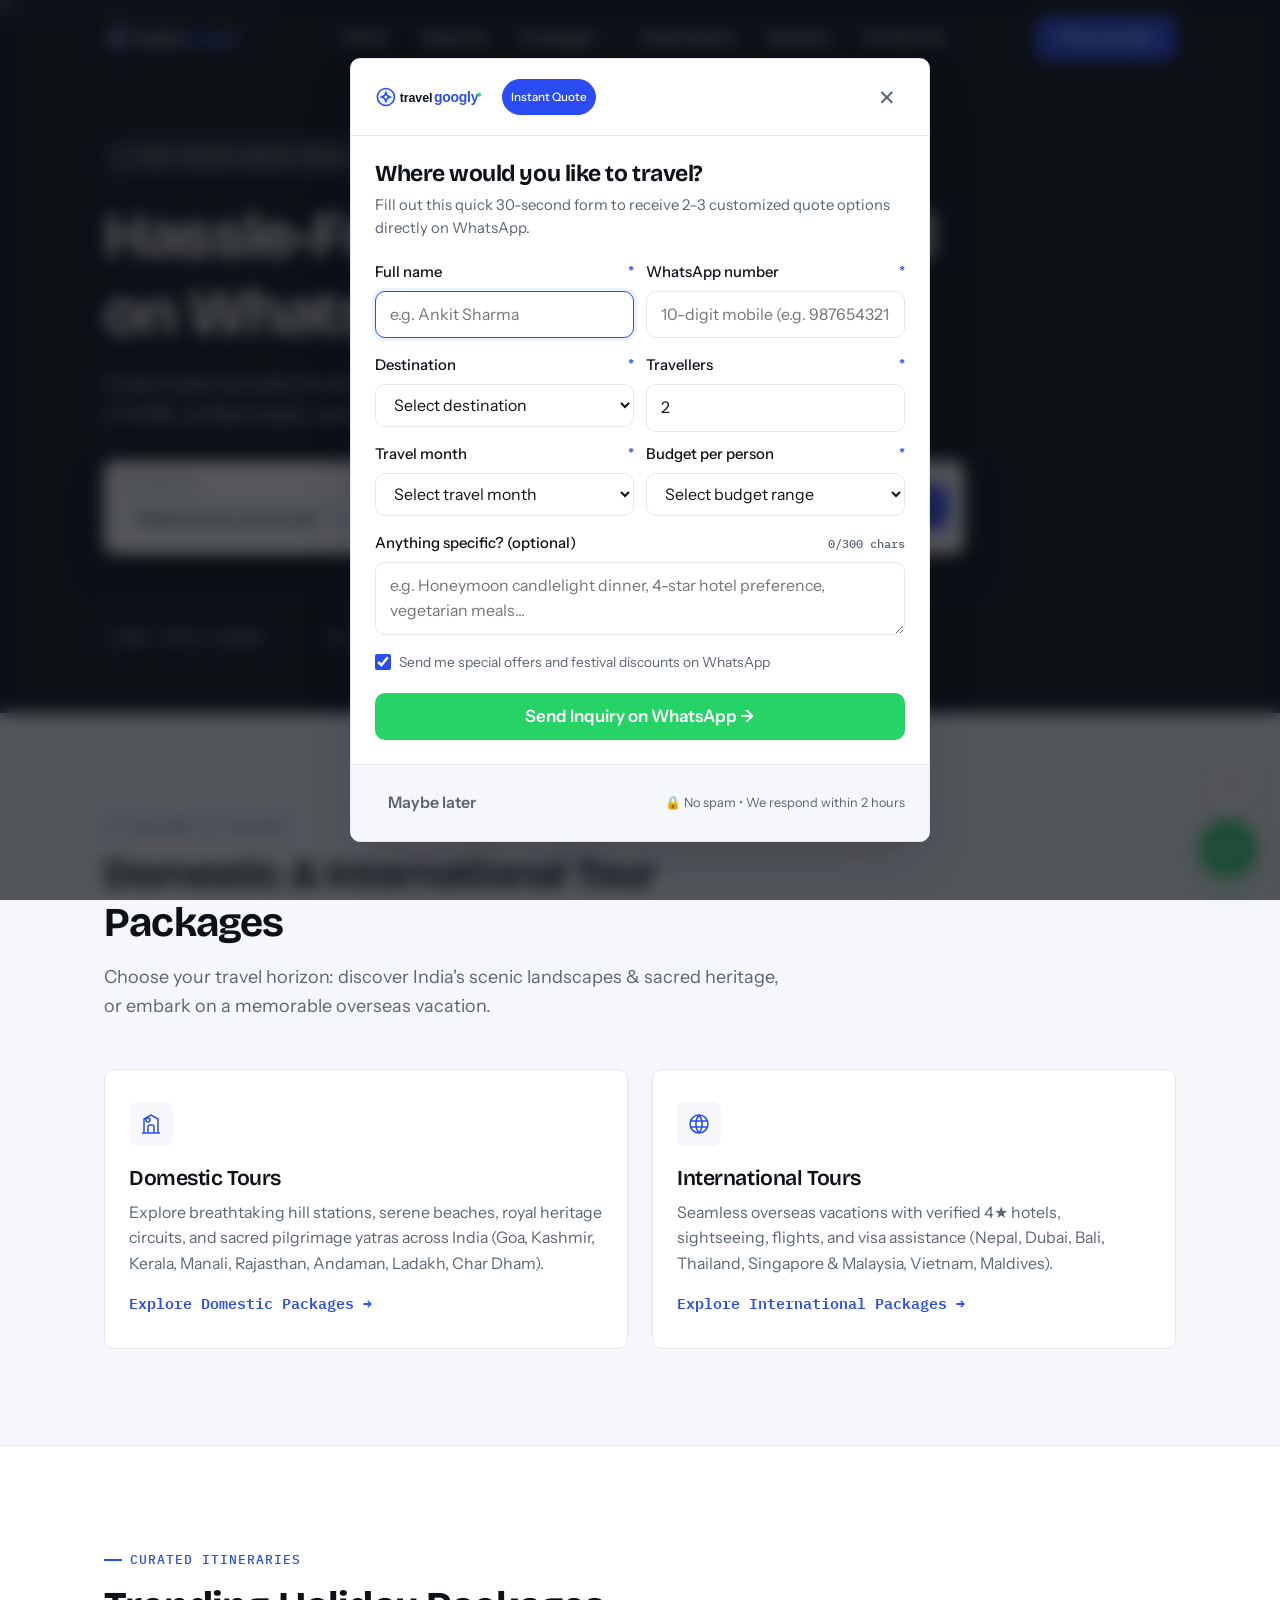
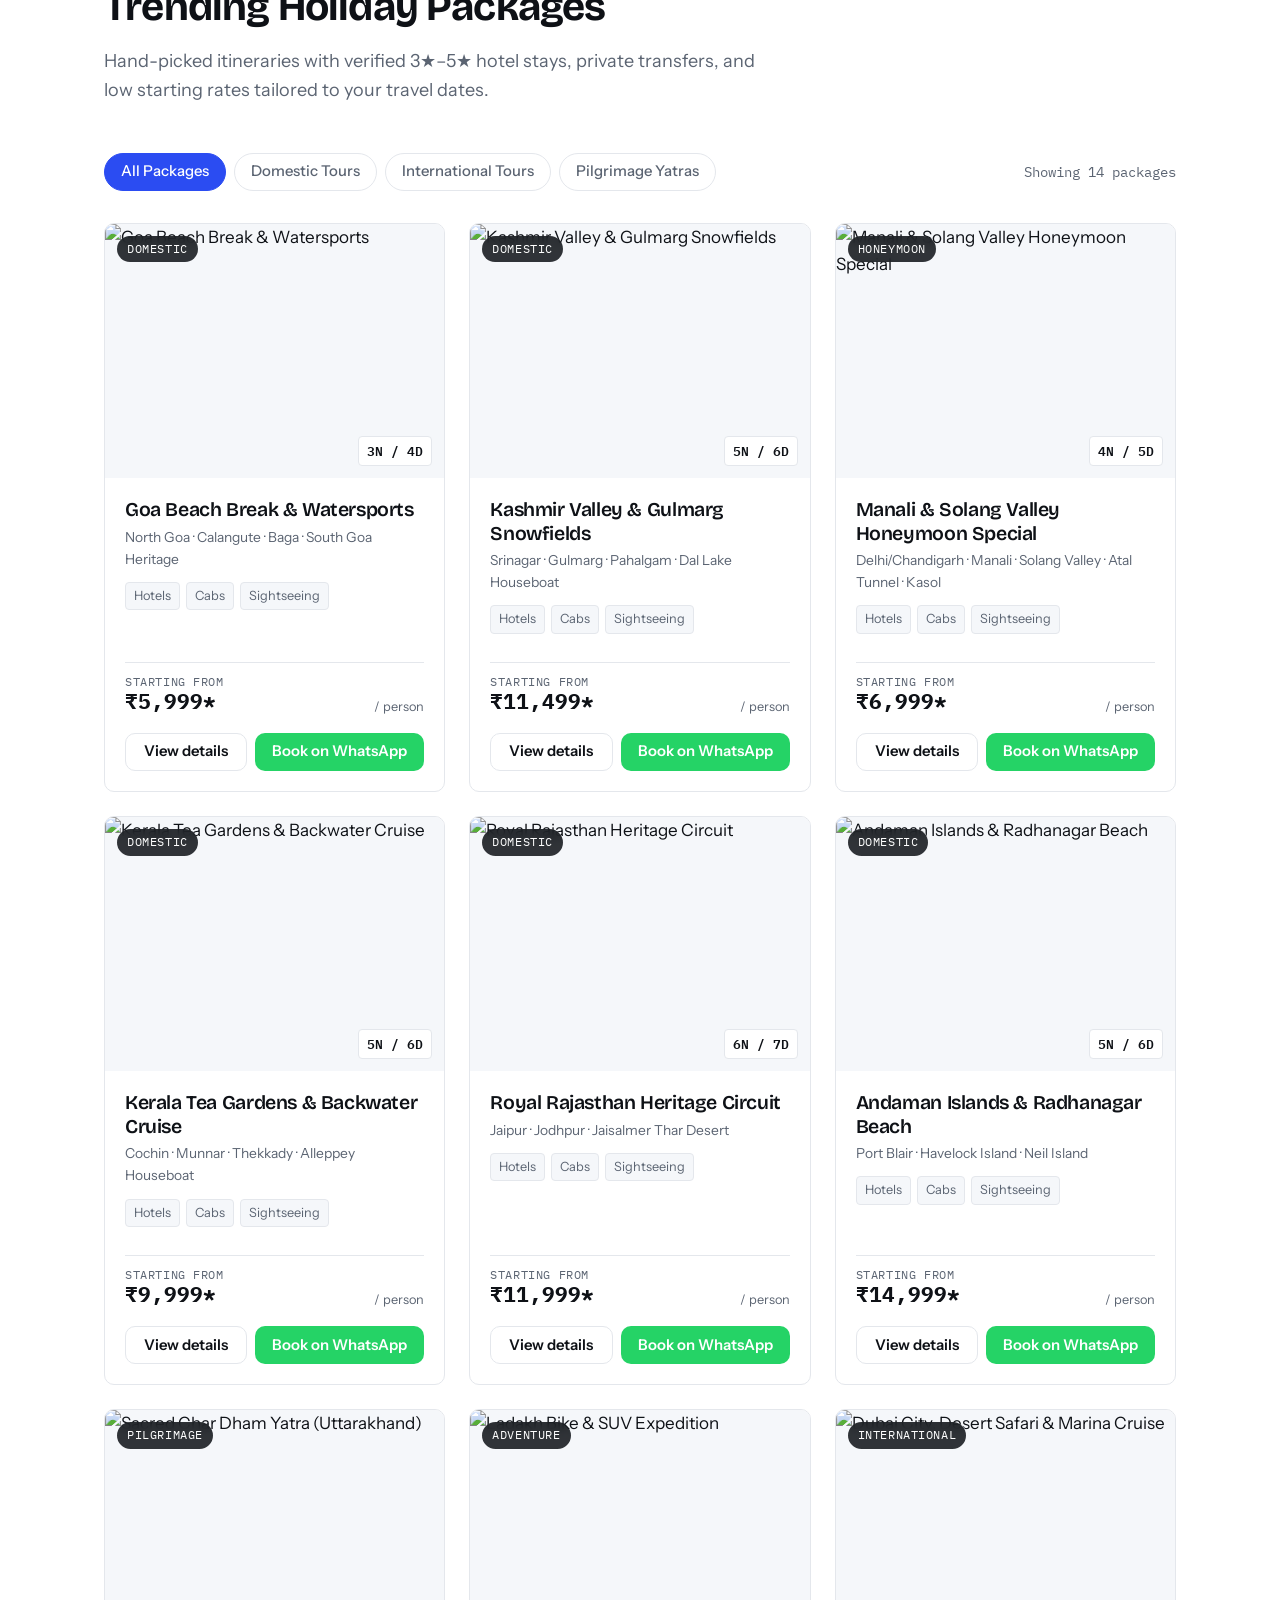
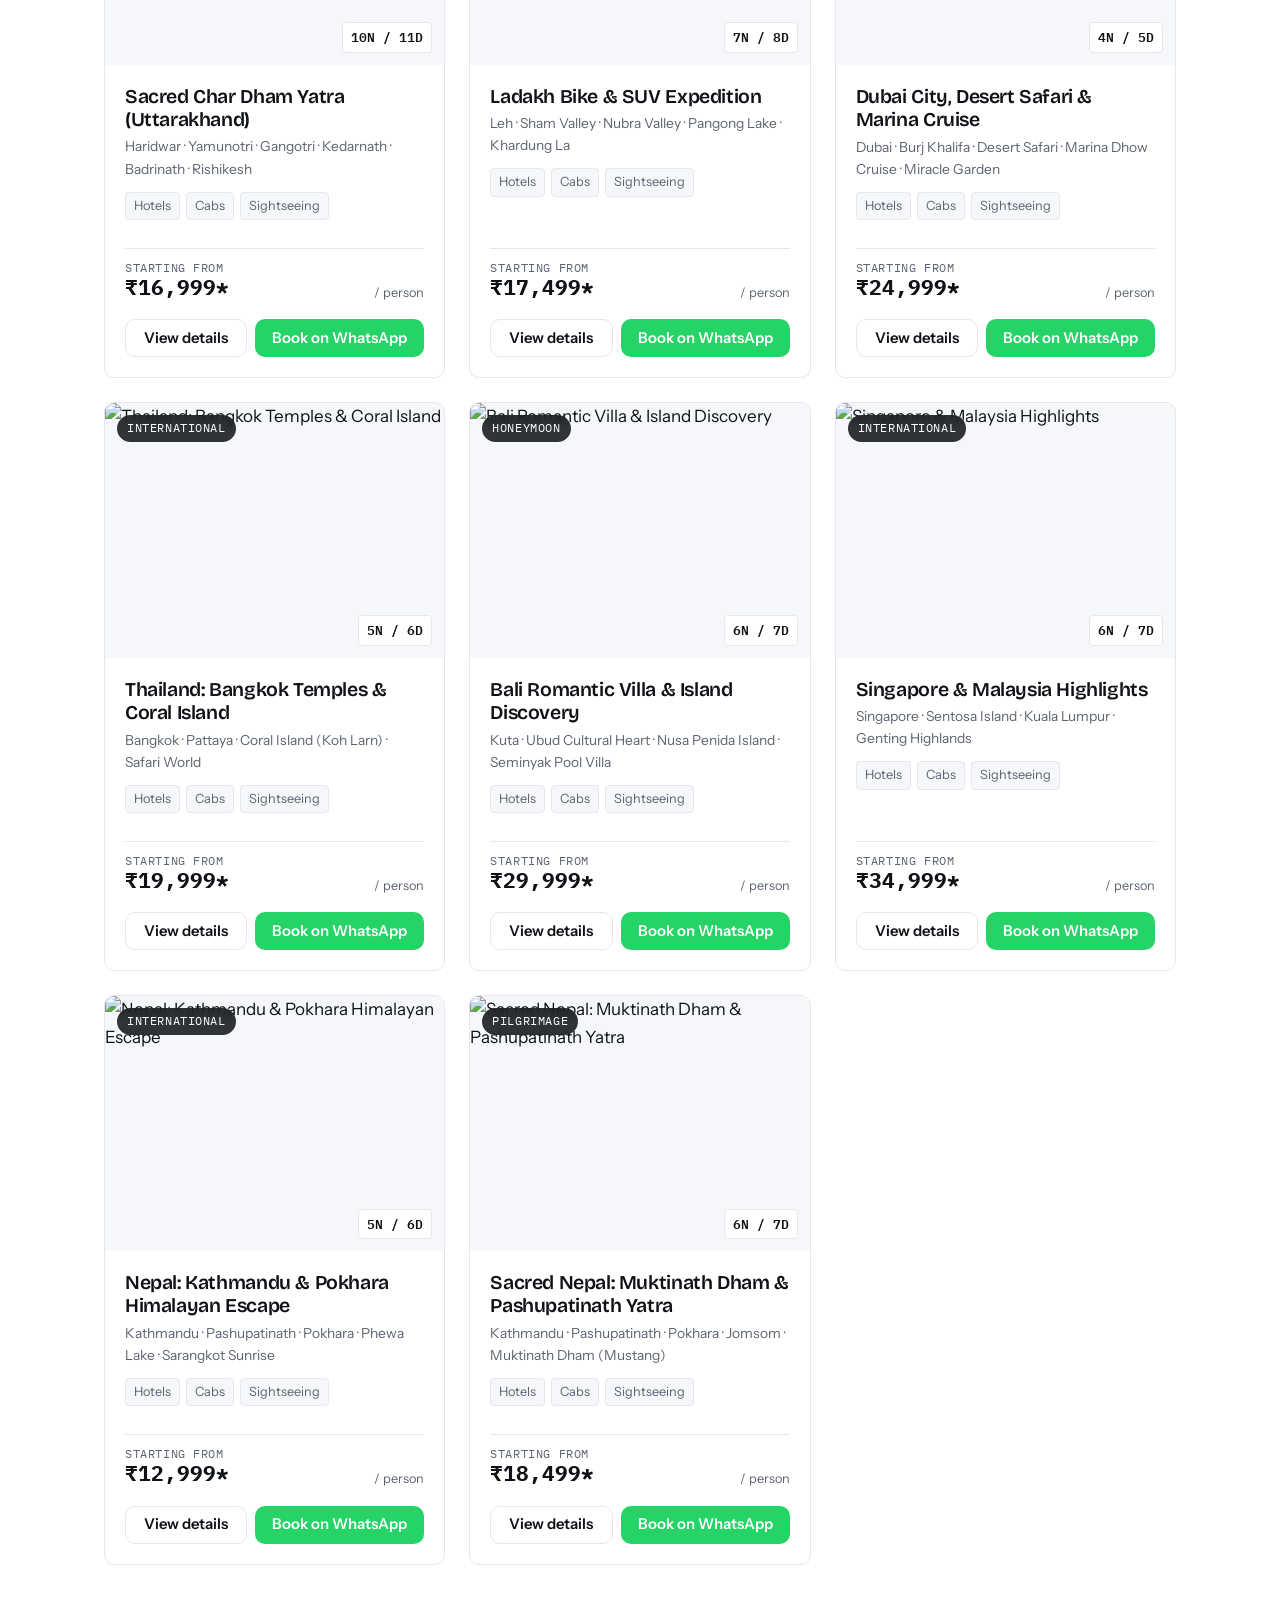
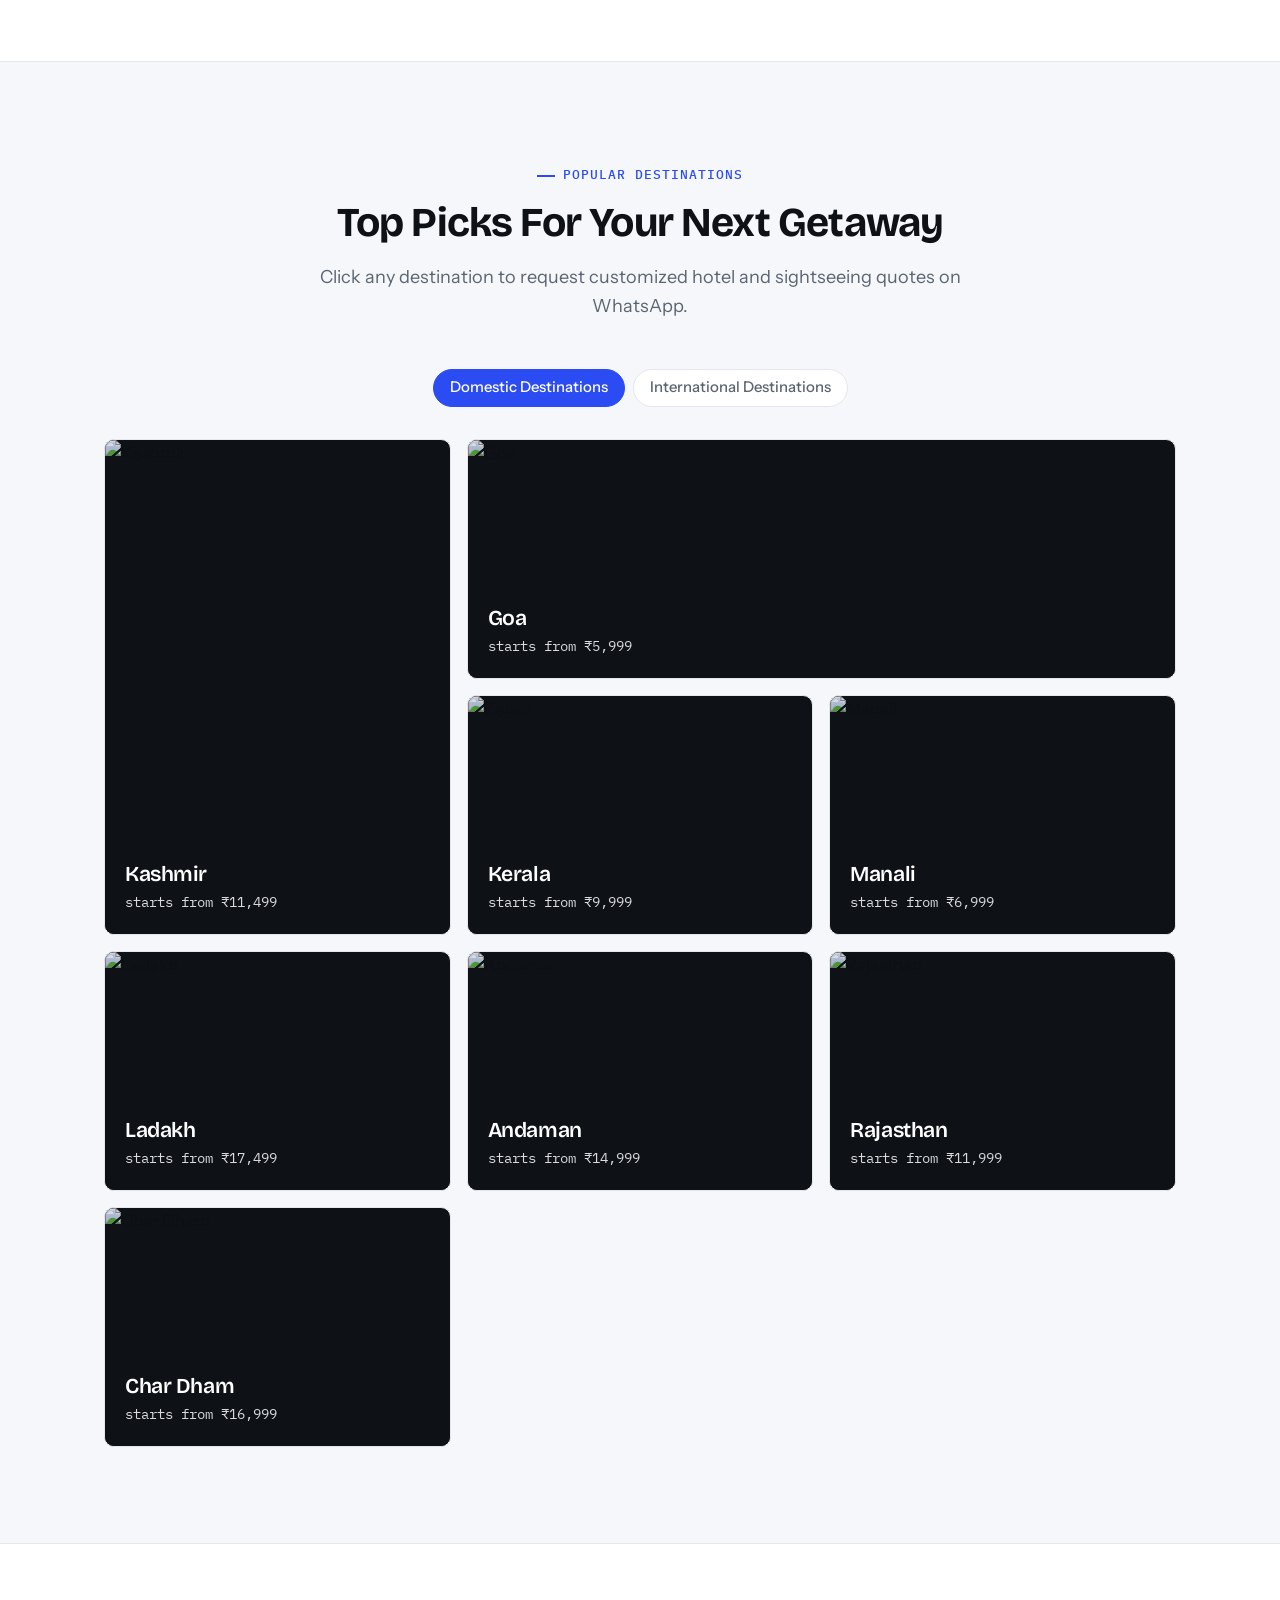
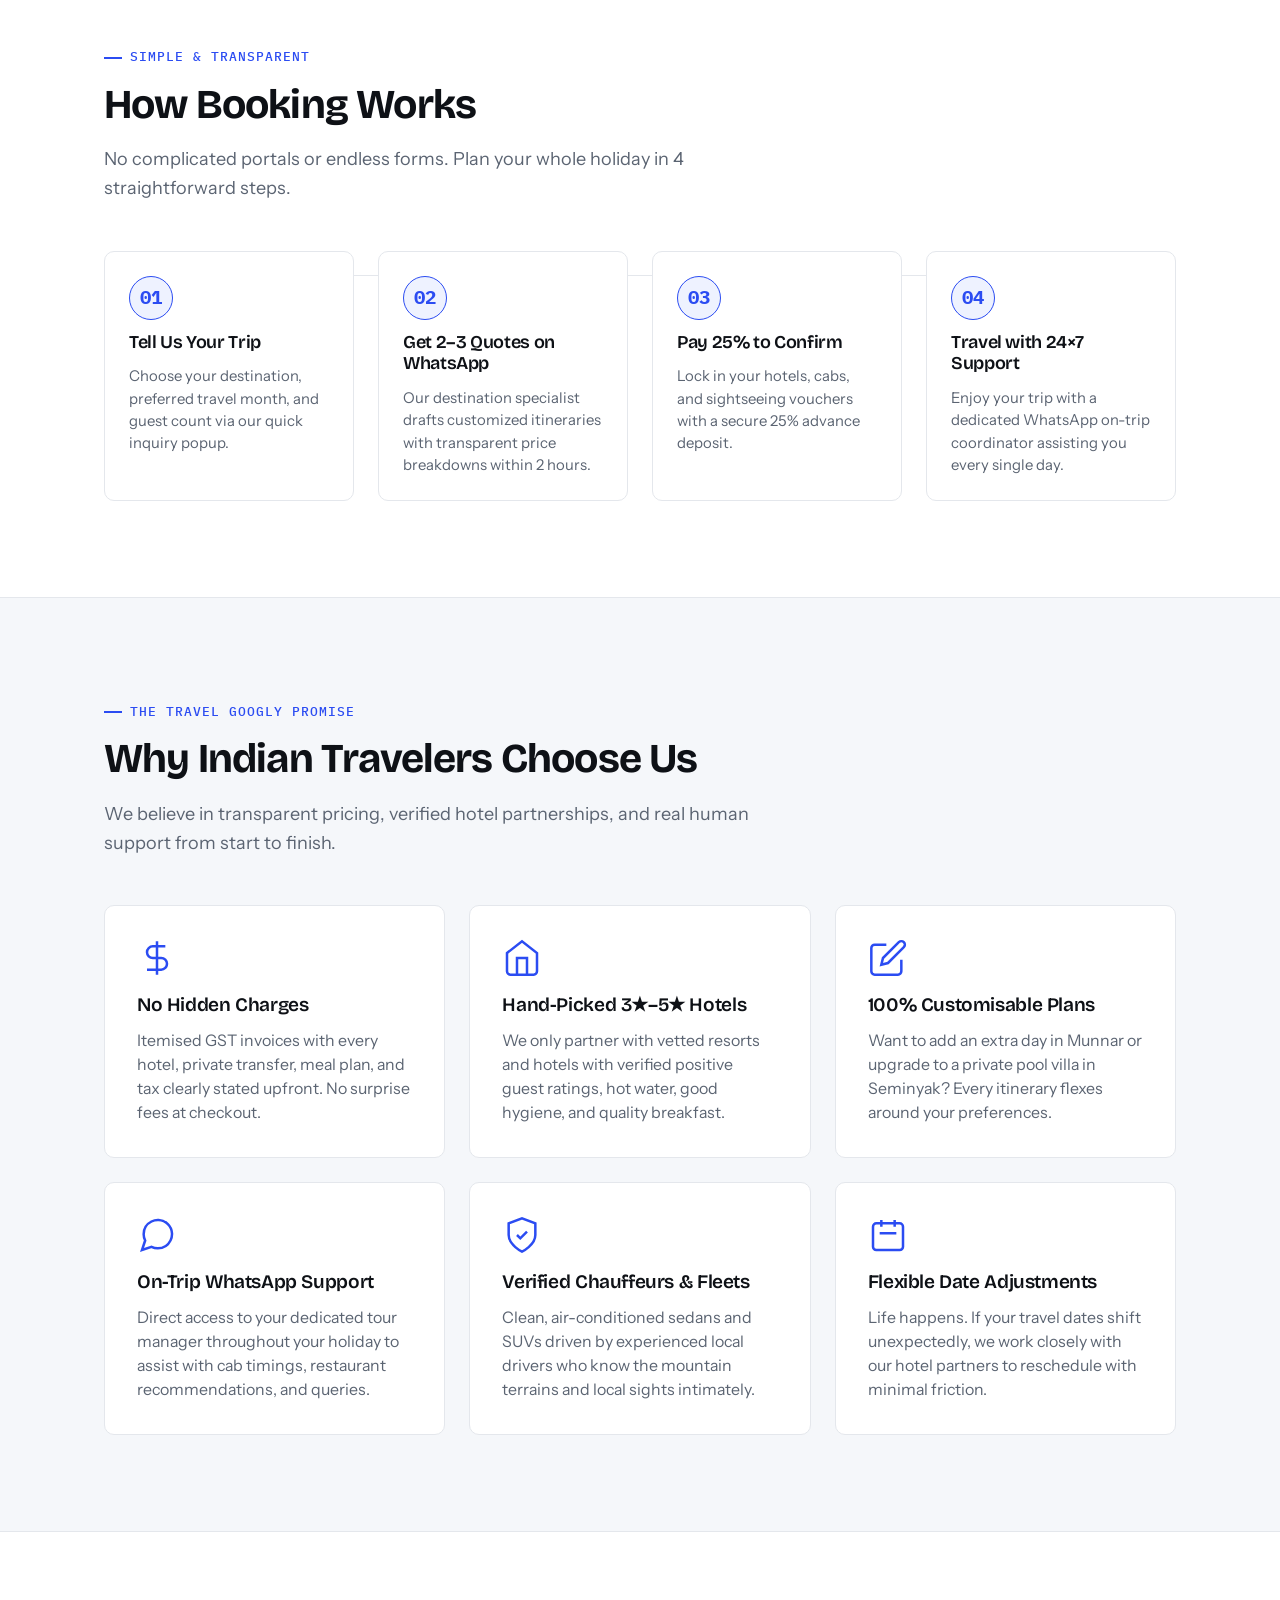
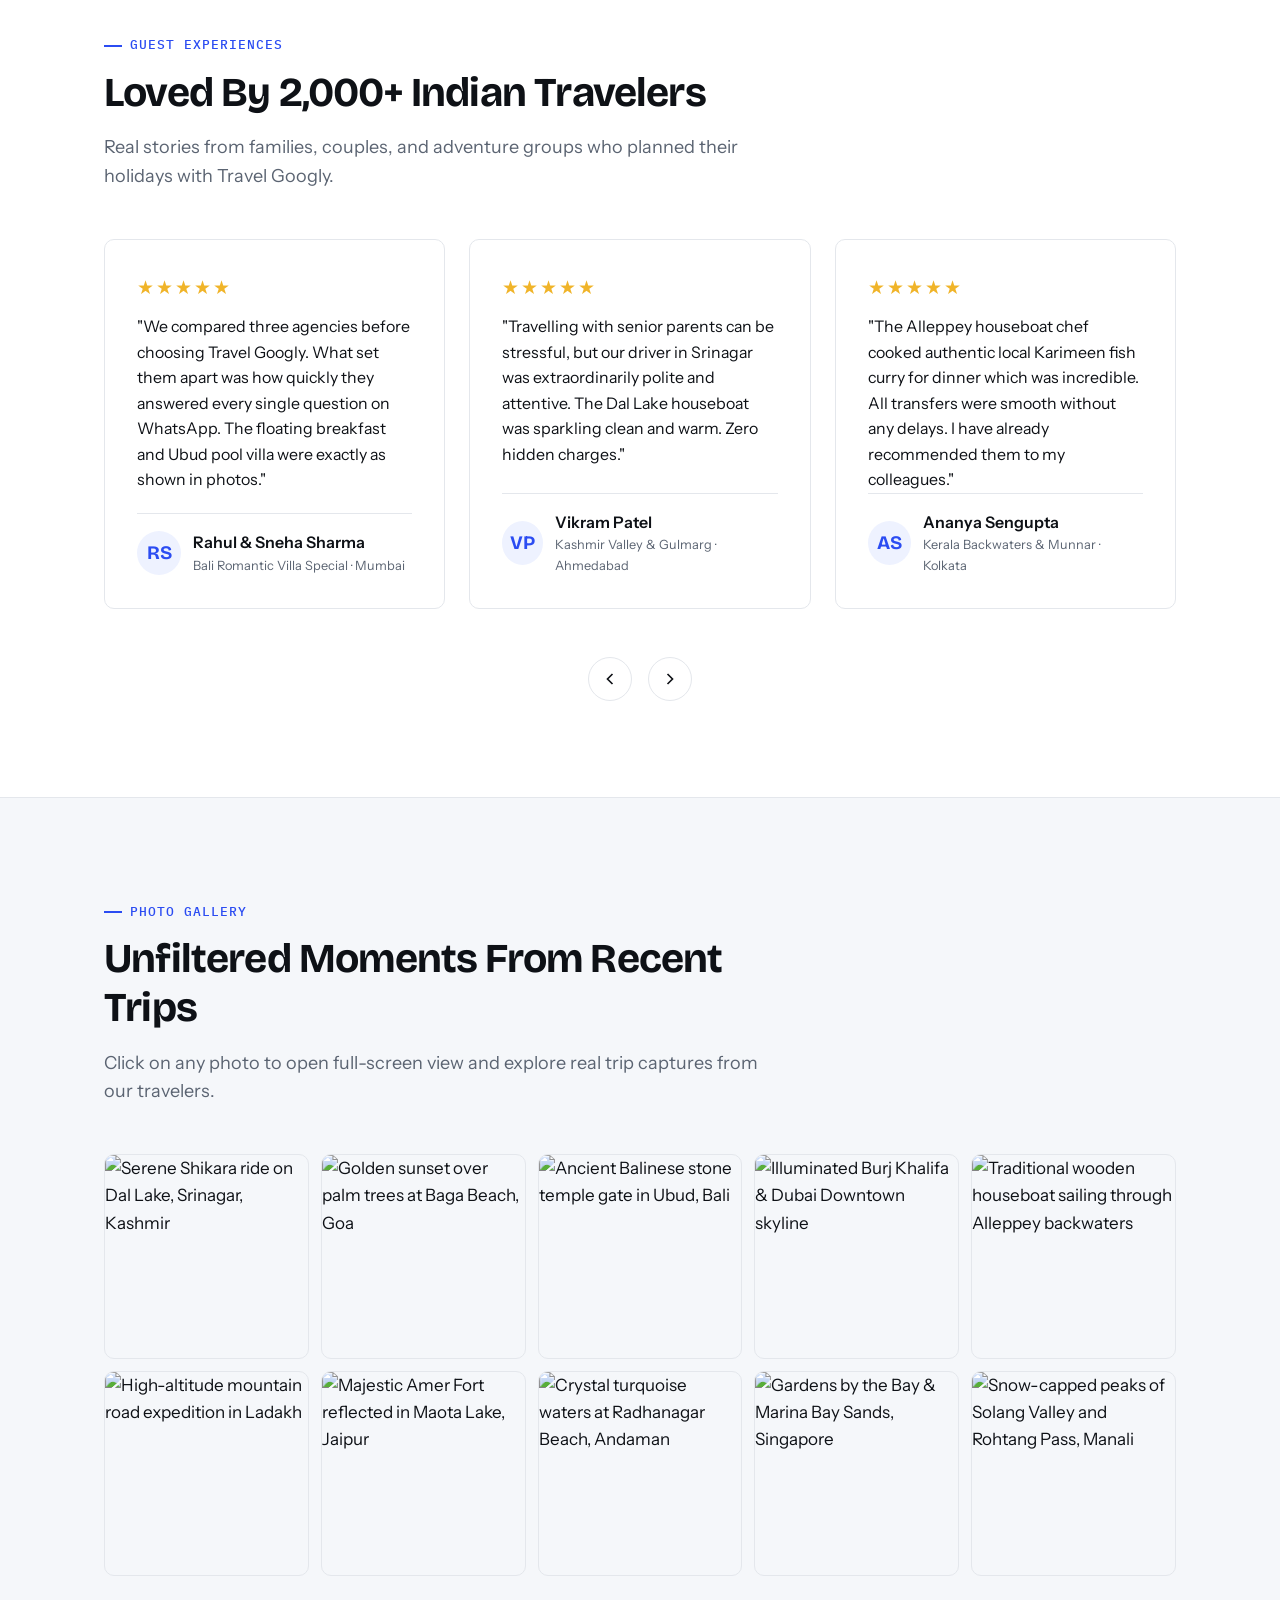
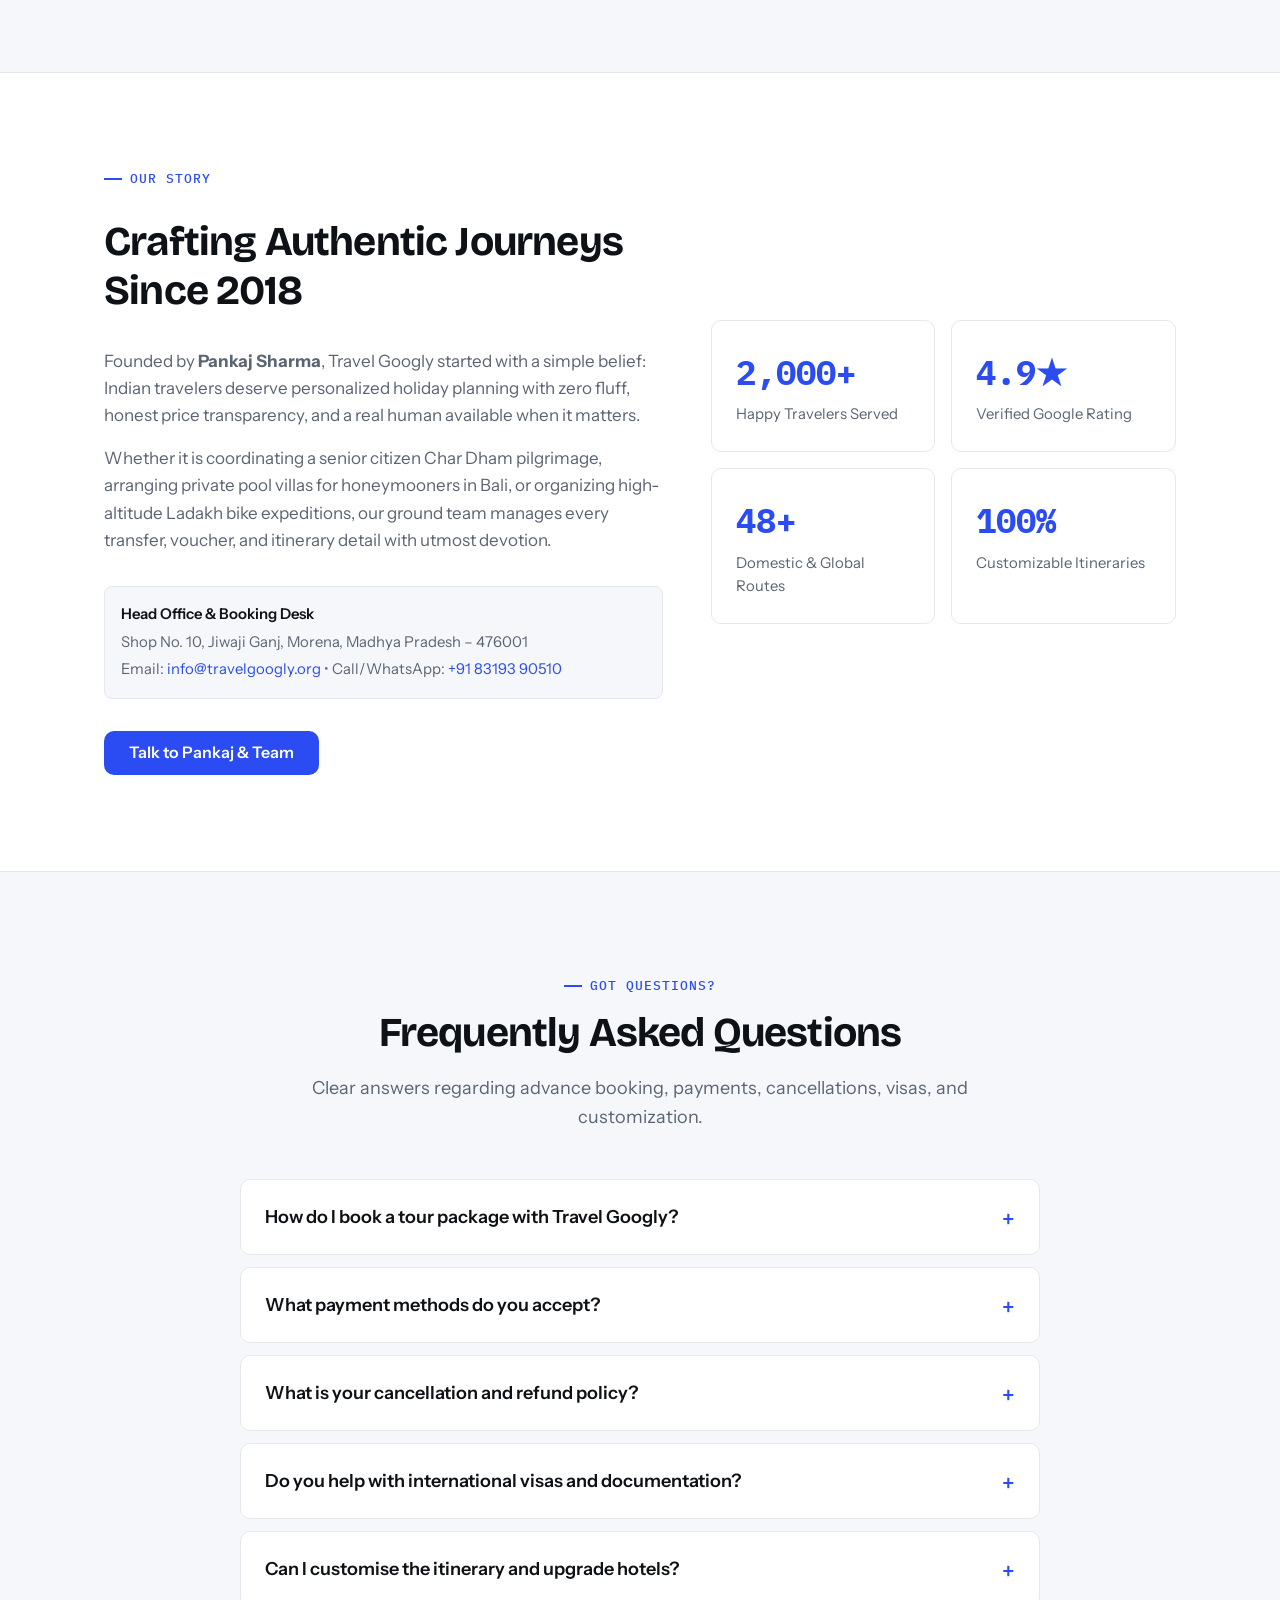
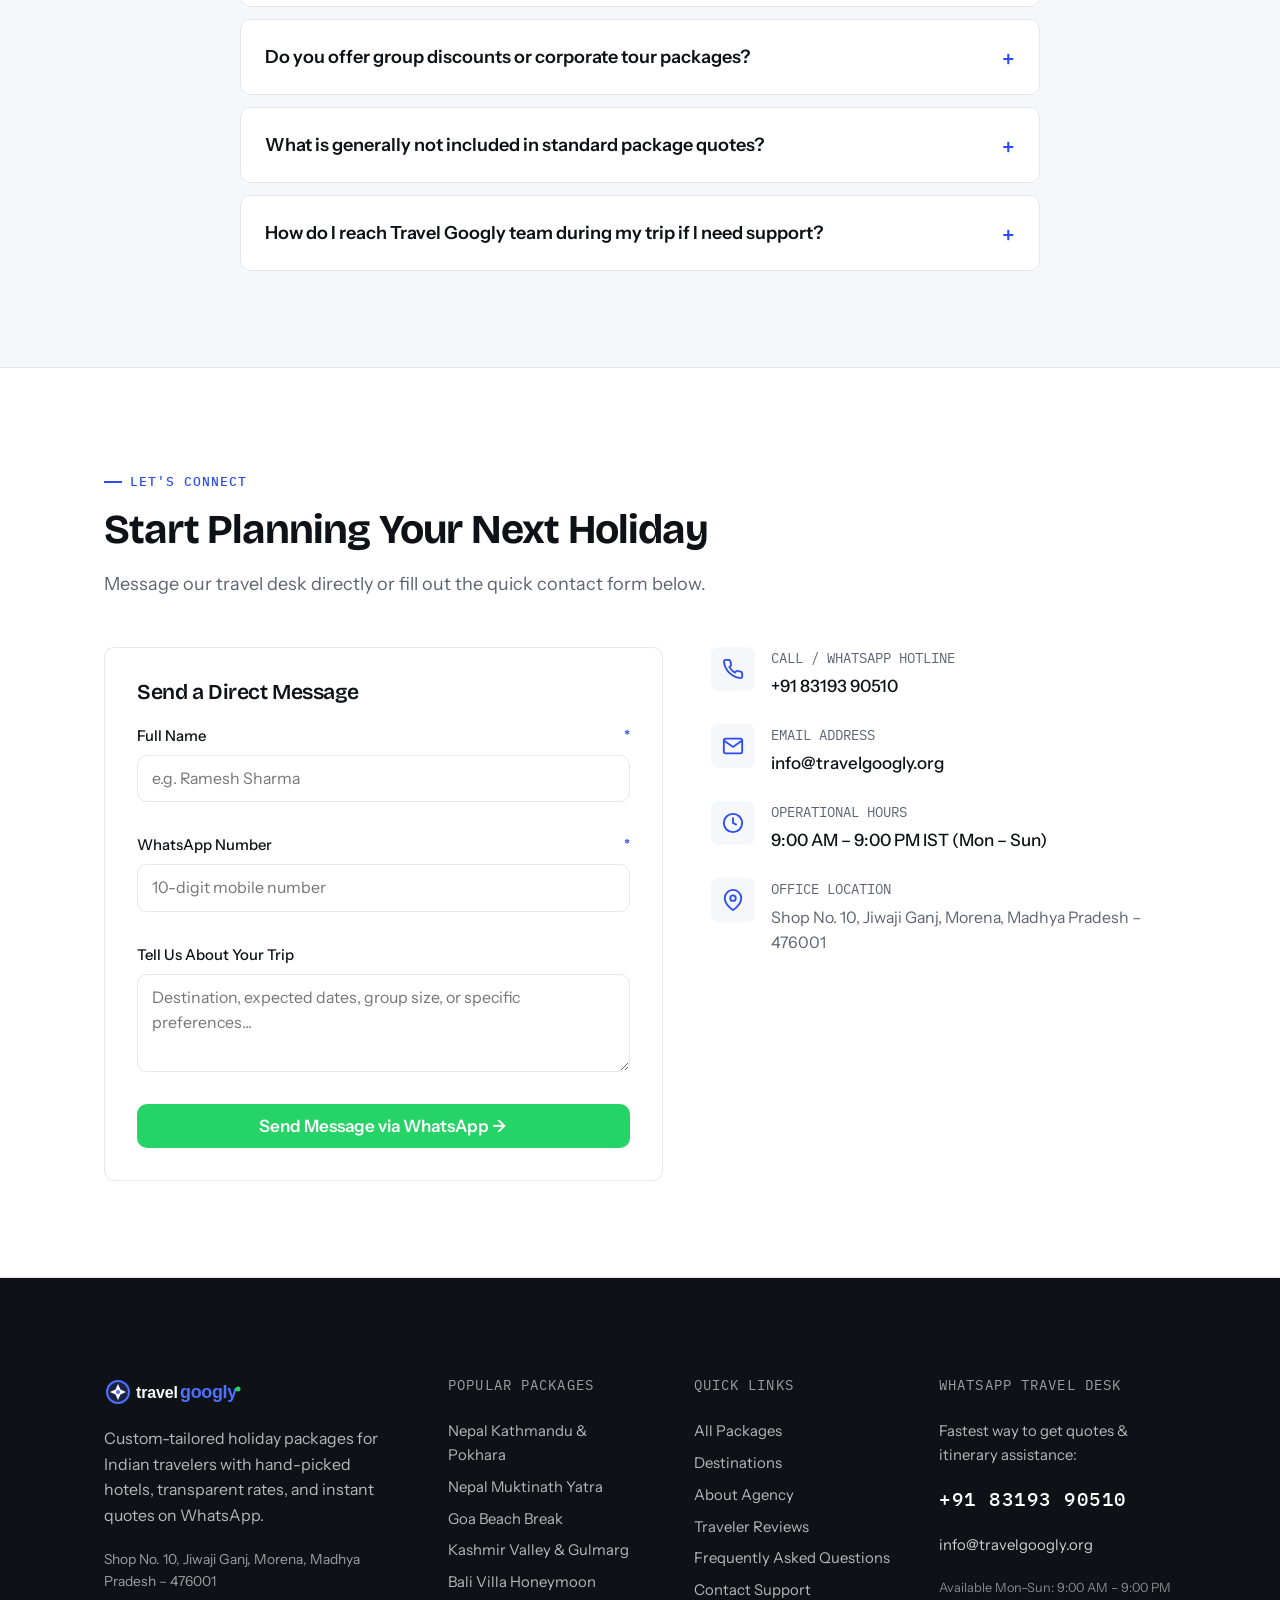
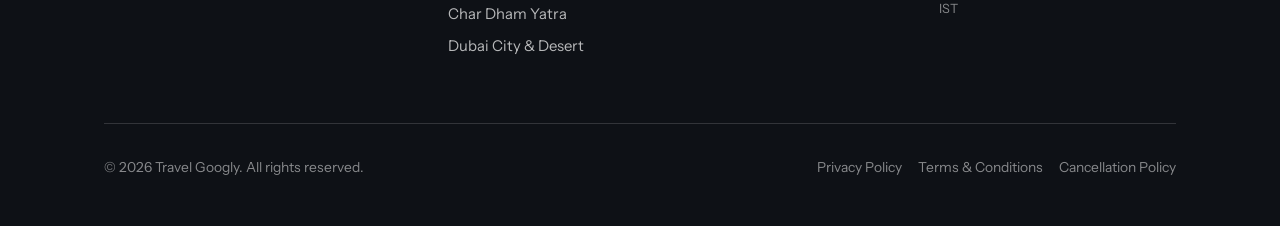
==== commit 4a2b0d89: "Update navbar sequence: Home, About Us, Packages (Domestic/International dropdown), Destinations, Re" ====
--- a/index.html
+++ b/index.html
@@ -88,13 +88,22 @@
 
       <nav class="site-nav" aria-label="Primary navigation">
         <ul class="site-nav__list">
-          <li><a href="#packages" class="site-nav__link">Packages</a></li>
+          <li><a href="index.html" class="site-nav__link">Home</a></li>
+          <li><a href="about.html" class="site-nav__link">About Us</a></li>
+          <li class="nav-item-dropdown">
+            <a href="#packages" class="site-nav__link site-nav__link--has-dropdown" aria-haspopup="true" aria-expanded="false">
+              Packages
+              <svg class="dropdown-chevron" width="12" height="12" viewBox="0 0 24 24" fill="none" stroke="currentColor" stroke-width="2.5"><path d="M6 9l6 6 6-6"/></svg>
+            </a>
+            <ul class="nav-dropdown-menu">
+              <li><a href="#packages" class="dropdown-link" data-filter-trigger="domestic">🇮🇳 Domestic Tours</a></li>
+              <li><a href="#packages" class="dropdown-link" data-filter-trigger="international">✈️ International Tours</a></li>
+              <li><a href="#packages" class="dropdown-link" data-filter-trigger="all">🌴 All Holiday Packages</a></li>
+            </ul>
+          </li>
           <li><a href="#destinations" class="site-nav__link">Destinations</a></li>
-          <li><a href="about.html" class="site-nav__link">About Us</a></li>
-          <li><a href="#why-us" class="site-nav__link">Why Us</a></li>
           <li><a href="#reviews" class="site-nav__link">Reviews</a></li>
-          <li><a href="#faq" class="site-nav__link">FAQs</a></li>
-          <li><a href="#contact" class="site-nav__link">Contact</a></li>
+          <li><a href="#contact" class="site-nav__link">Contact Us</a></li>
         </ul>
       </nav>
 
@@ -120,13 +129,15 @@
       </div>
       <nav aria-label="Mobile navigation">
         <ul class="mobile-drawer__list">
-          <li><a href="#packages" class="mobile-drawer__link">Packages</a></li>
+          <li><a href="index.html" class="mobile-drawer__link">Home</a></li>
+          <li><a href="about.html" class="mobile-drawer__link">About Us</a></li>
+          <li class="drawer-subheading">PACKAGES</li>
+          <li><a href="#packages" class="mobile-drawer__link mobile-drawer__link--sub" data-filter-trigger="domestic">🇮🇳 Domestic Tours</a></li>
+          <li><a href="#packages" class="mobile-drawer__link mobile-drawer__link--sub" data-filter-trigger="international">✈️ International Tours</a></li>
+          <li><a href="#packages" class="mobile-drawer__link mobile-drawer__link--sub" data-filter-trigger="all">🌴 All Holiday Packages</a></li>
           <li><a href="#destinations" class="mobile-drawer__link">Destinations</a></li>
-          <li><a href="about.html" class="mobile-drawer__link">About Us</a></li>
-          <li><a href="#why-us" class="mobile-drawer__link">Why Us</a></li>
           <li><a href="#reviews" class="mobile-drawer__link">Reviews</a></li>
-          <li><a href="#faq" class="mobile-drawer__link">FAQs</a></li>
-          <li><a href="#contact" class="mobile-drawer__link">Contact</a></li>
+          <li><a href="#contact" class="mobile-drawer__link">Contact Us</a></li>
         </ul>
       </nav>
       <div class="mobile-drawer__footer">
--- a/css/styles.css
+++ b/css/styles.css
@@ -463,6 +463,70 @@
   color: var(--accent-wash);
 }
 
+/* Navigation Dropdown Menu */
+.nav-item-dropdown {
+  position: relative;
+  padding: 8px 0;
+}
+
+.site-nav__link--has-dropdown {
+  display: inline-flex;
+  align-items: center;
+  gap: 4px;
+}
+
+.dropdown-chevron {
+  transition: transform var(--transition-fast);
+}
+
+.nav-item-dropdown:hover .dropdown-chevron,
+.nav-item-dropdown:focus-within .dropdown-chevron {
+  transform: rotate(180deg);
+}
+
+.nav-dropdown-menu {
+  position: absolute;
+  top: 100%;
+  left: -12px;
+  min-width: 220px;
+  background-color: var(--surface);
+  border: 1px solid var(--line);
+  border-radius: var(--radius-card);
+  padding: var(--space-8) 0;
+  box-shadow: 0 12px 32px rgba(14, 17, 22, 0.14);
+  opacity: 0;
+  visibility: hidden;
+  transform: translateY(8px);
+  transition: opacity var(--transition-fast), transform var(--transition-fast), visibility var(--transition-fast);
+  z-index: 1000;
+  display: flex;
+  flex-direction: column;
+}
+
+.nav-item-dropdown:hover .nav-dropdown-menu,
+.nav-item-dropdown:focus-within .nav-dropdown-menu {
+  opacity: 1;
+  visibility: visible;
+  transform: translateY(0);
+}
+
+.dropdown-link {
+  display: flex;
+  align-items: center;
+  gap: var(--space-8);
+  padding: 10px var(--space-16);
+  font-size: 0.875rem;
+  font-weight: 500;
+  color: var(--ink);
+  white-space: nowrap;
+  transition: background-color var(--transition-fast), color var(--transition-fast);
+}
+
+.dropdown-link:hover {
+  background-color: var(--accent-wash);
+  color: var(--accent);
+}
+
 .site-header__actions {
   display: flex;
   align-items: center;
@@ -584,6 +648,26 @@
 
 .mobile-drawer__link:hover {
   color: var(--accent);
+}
+
+.drawer-subheading {
+  font-family: var(--font-mono);
+  font-size: 0.6875rem;
+  font-weight: 700;
+  color: var(--ink-soft);
+  letter-spacing: 0.08em;
+  margin-top: 4px;
+}
+
+.mobile-drawer__link--sub {
+  font-size: 1.0625rem !important;
+  font-weight: 500 !important;
+  padding-left: 12px;
+  color: var(--ink-soft) !important;
+}
+
+.mobile-drawer__link--sub:hover {
+  color: var(--accent) !important;
 }
 
 .mobile-drawer__footer {
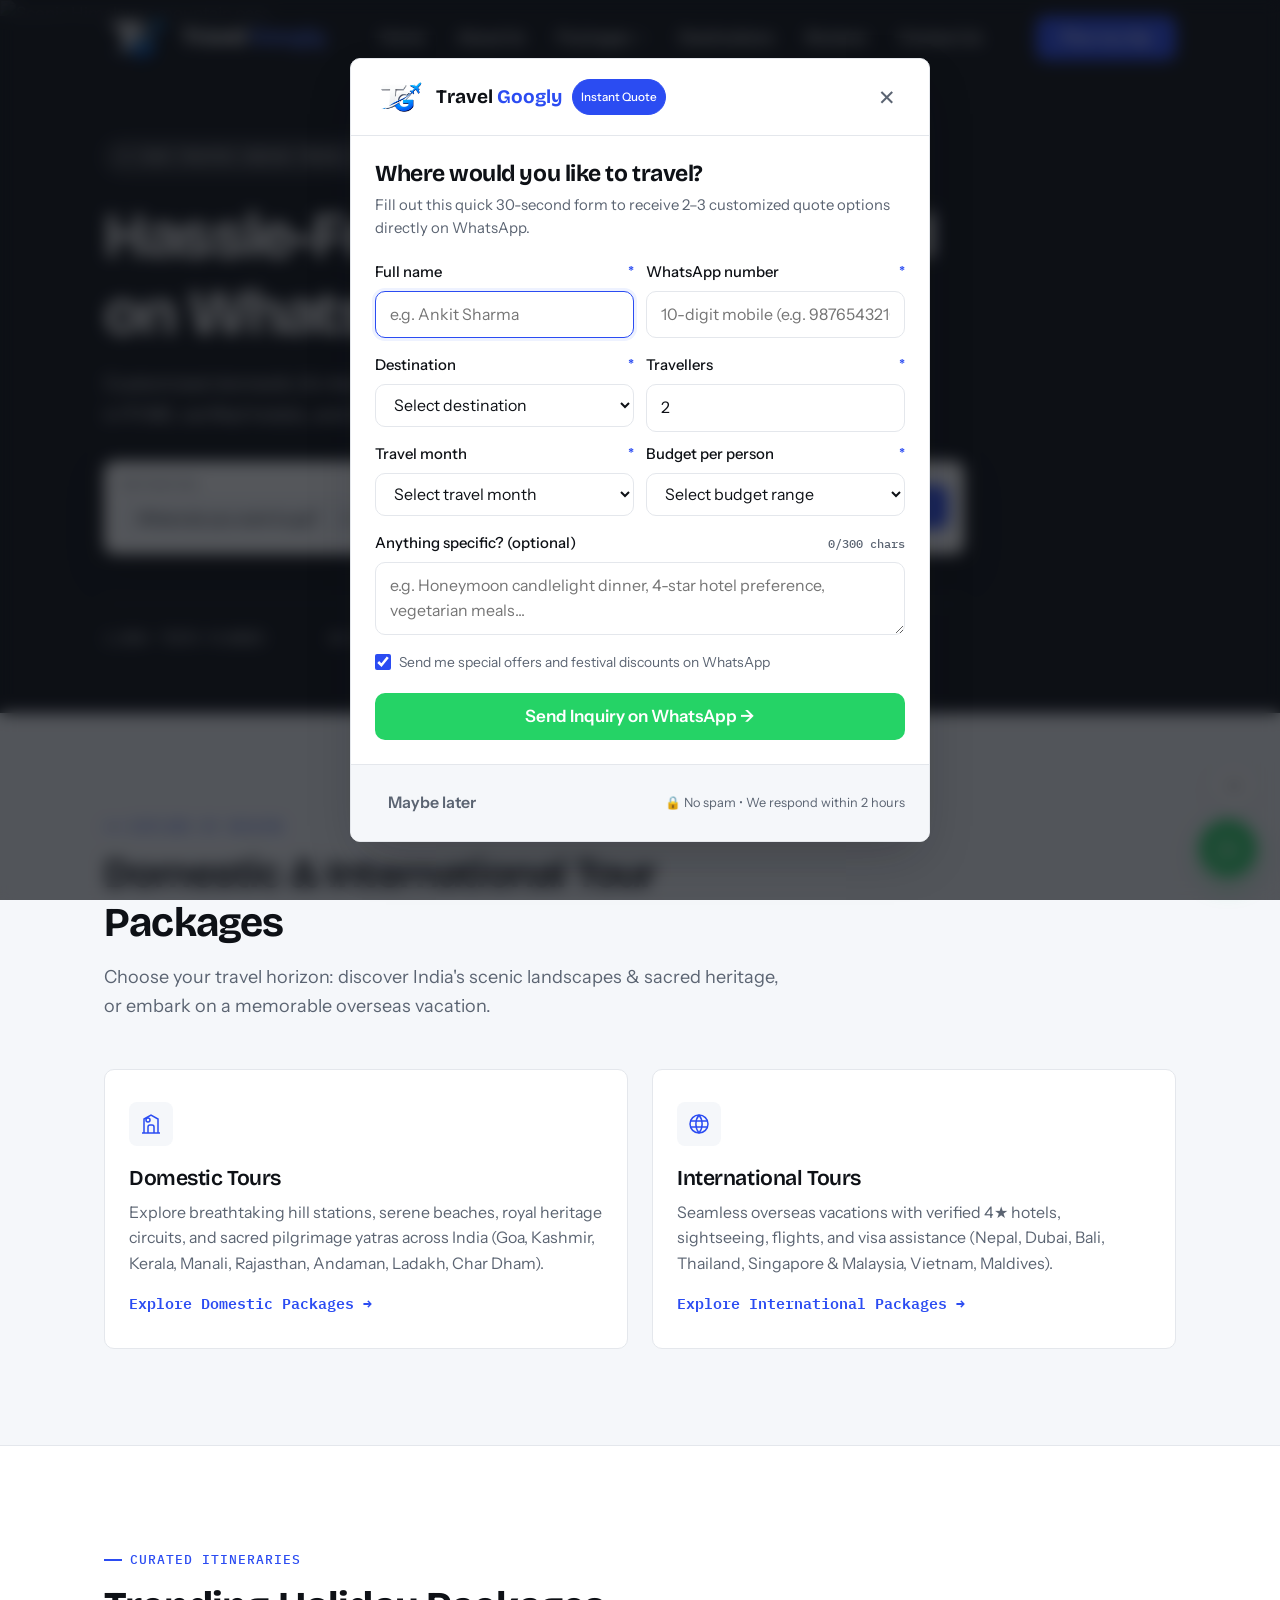
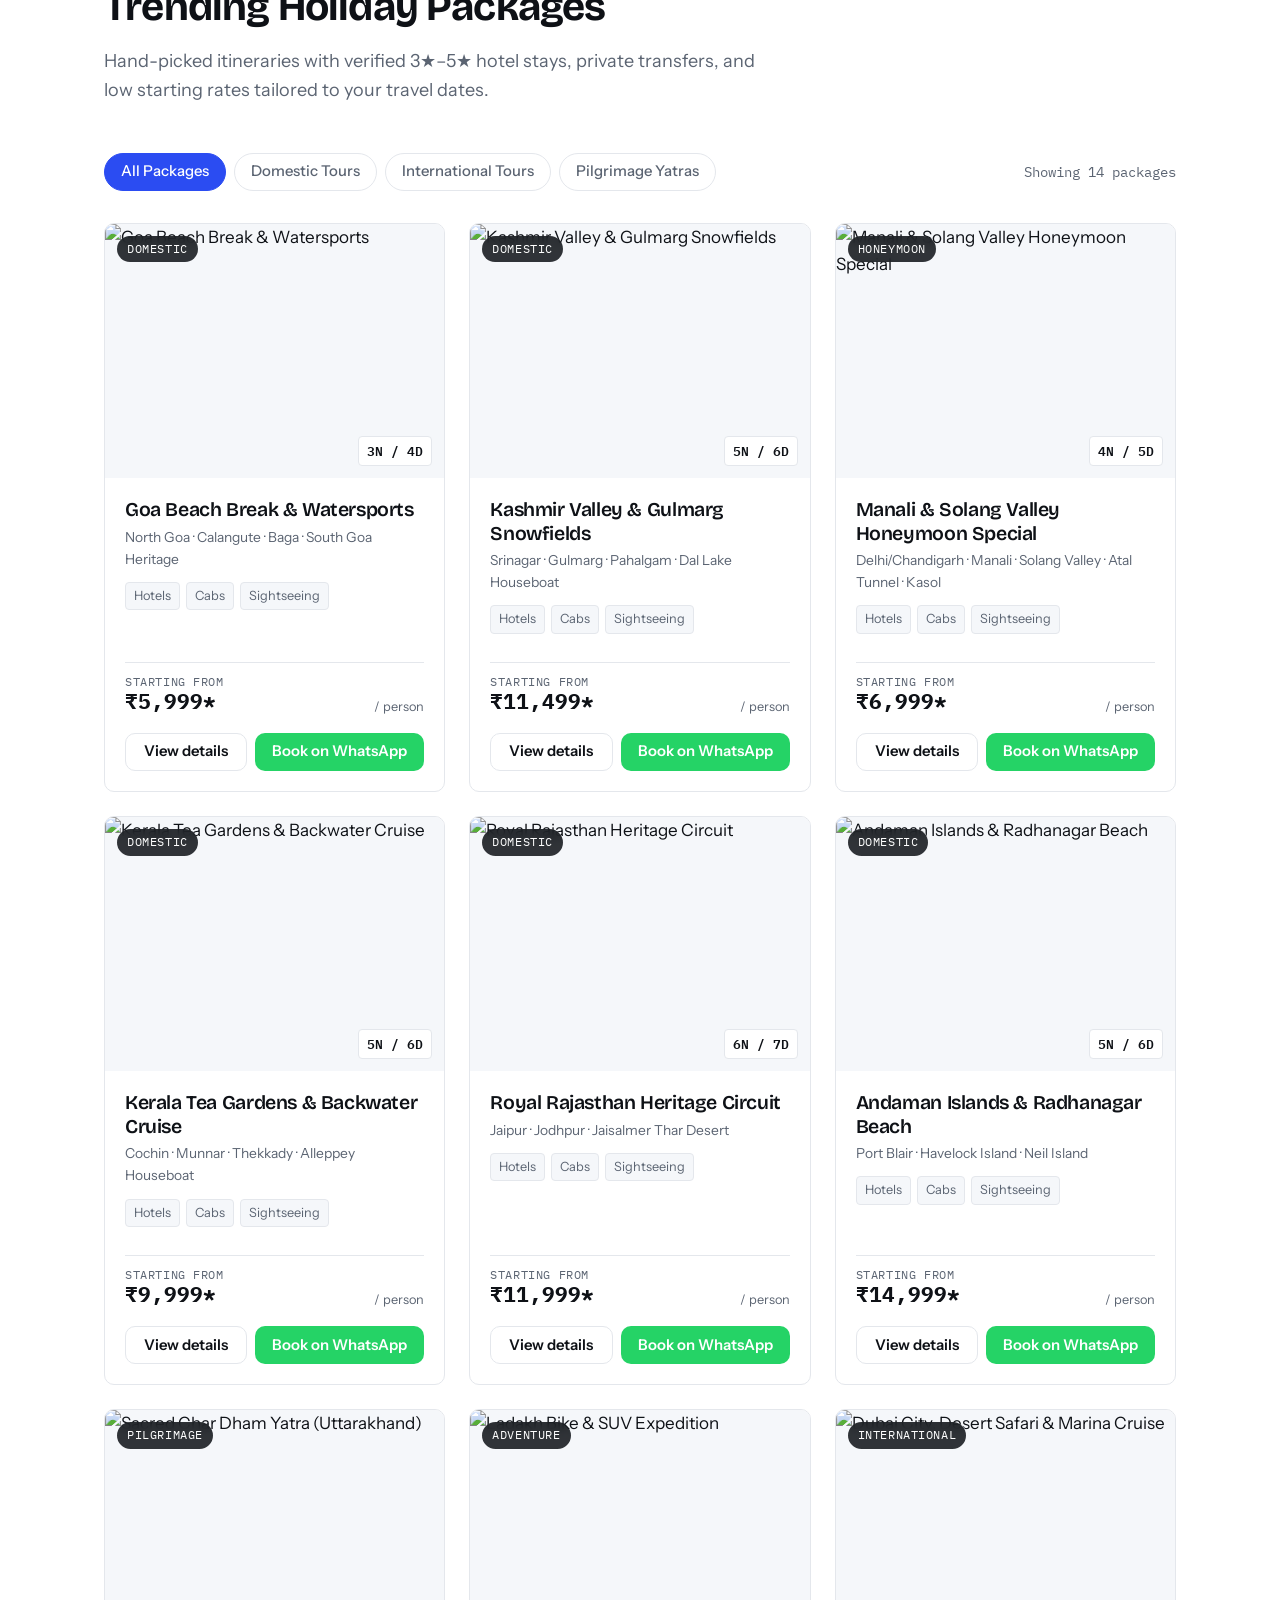
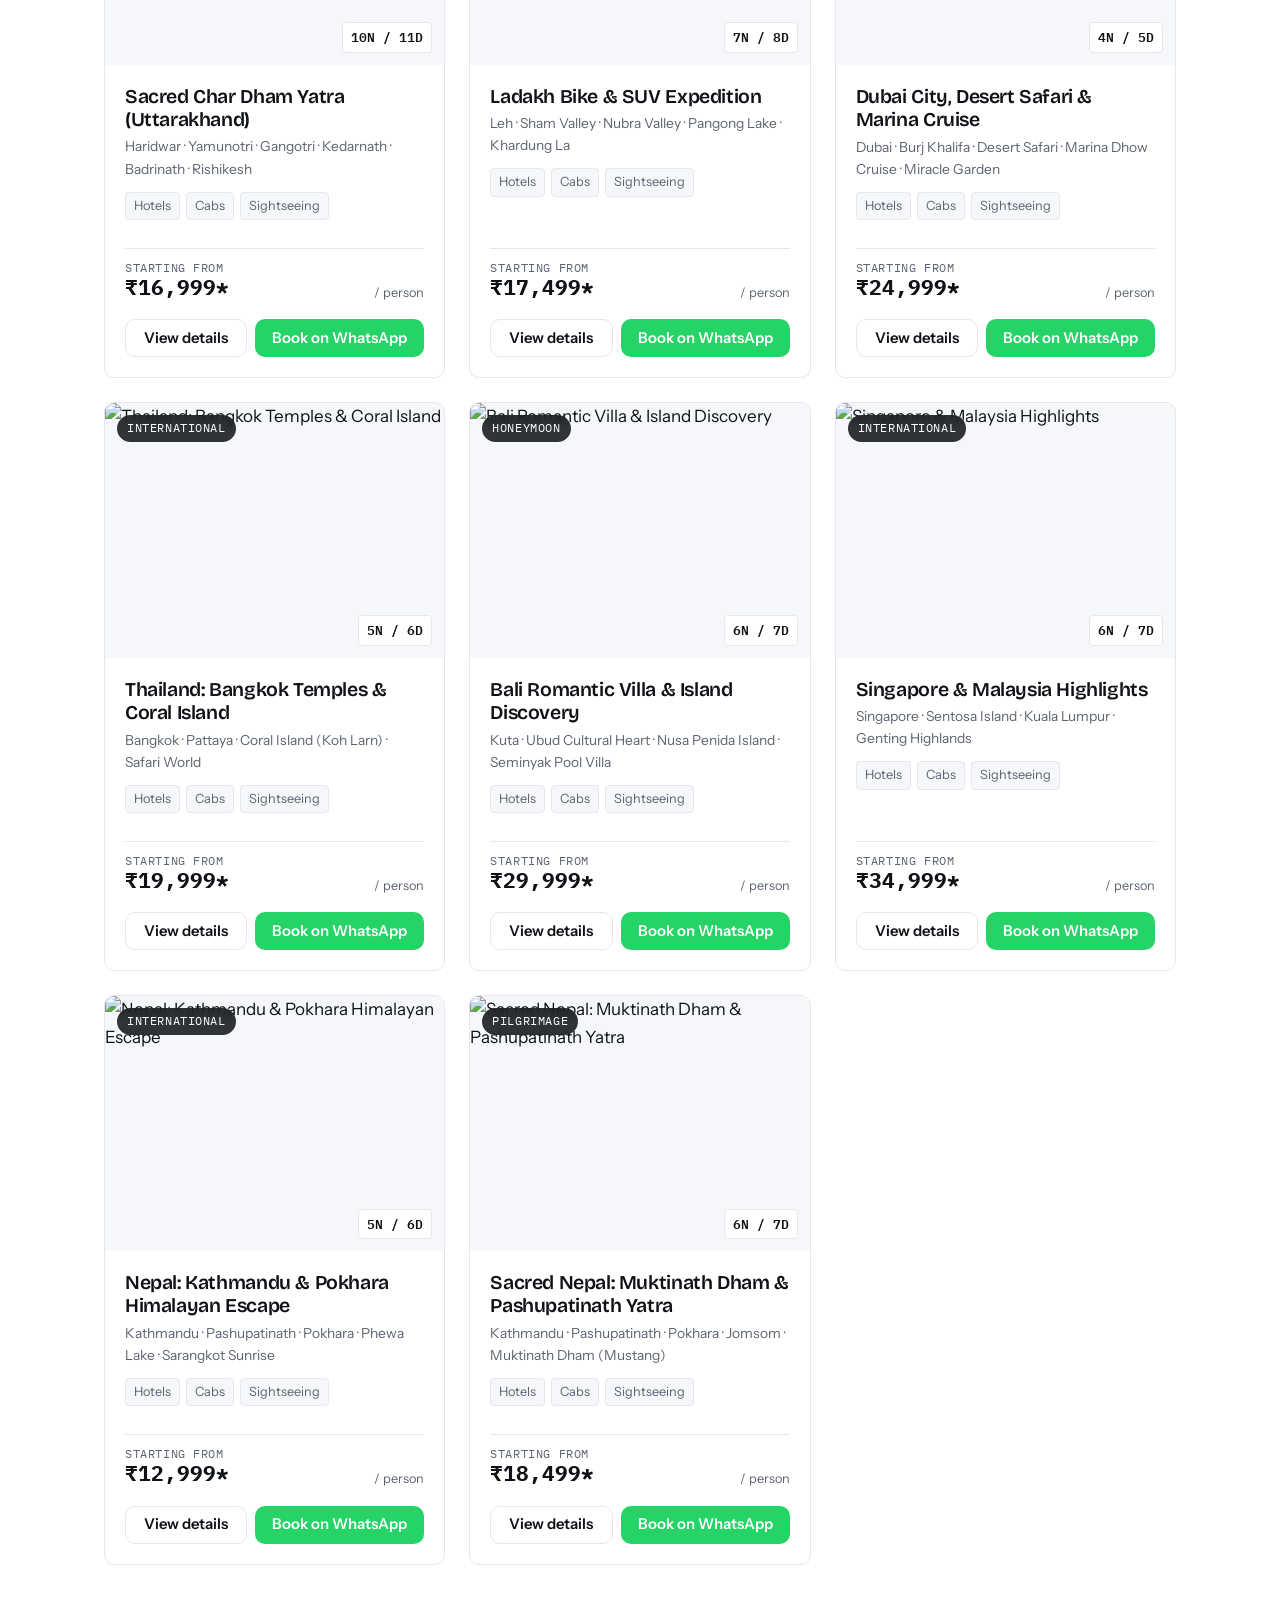
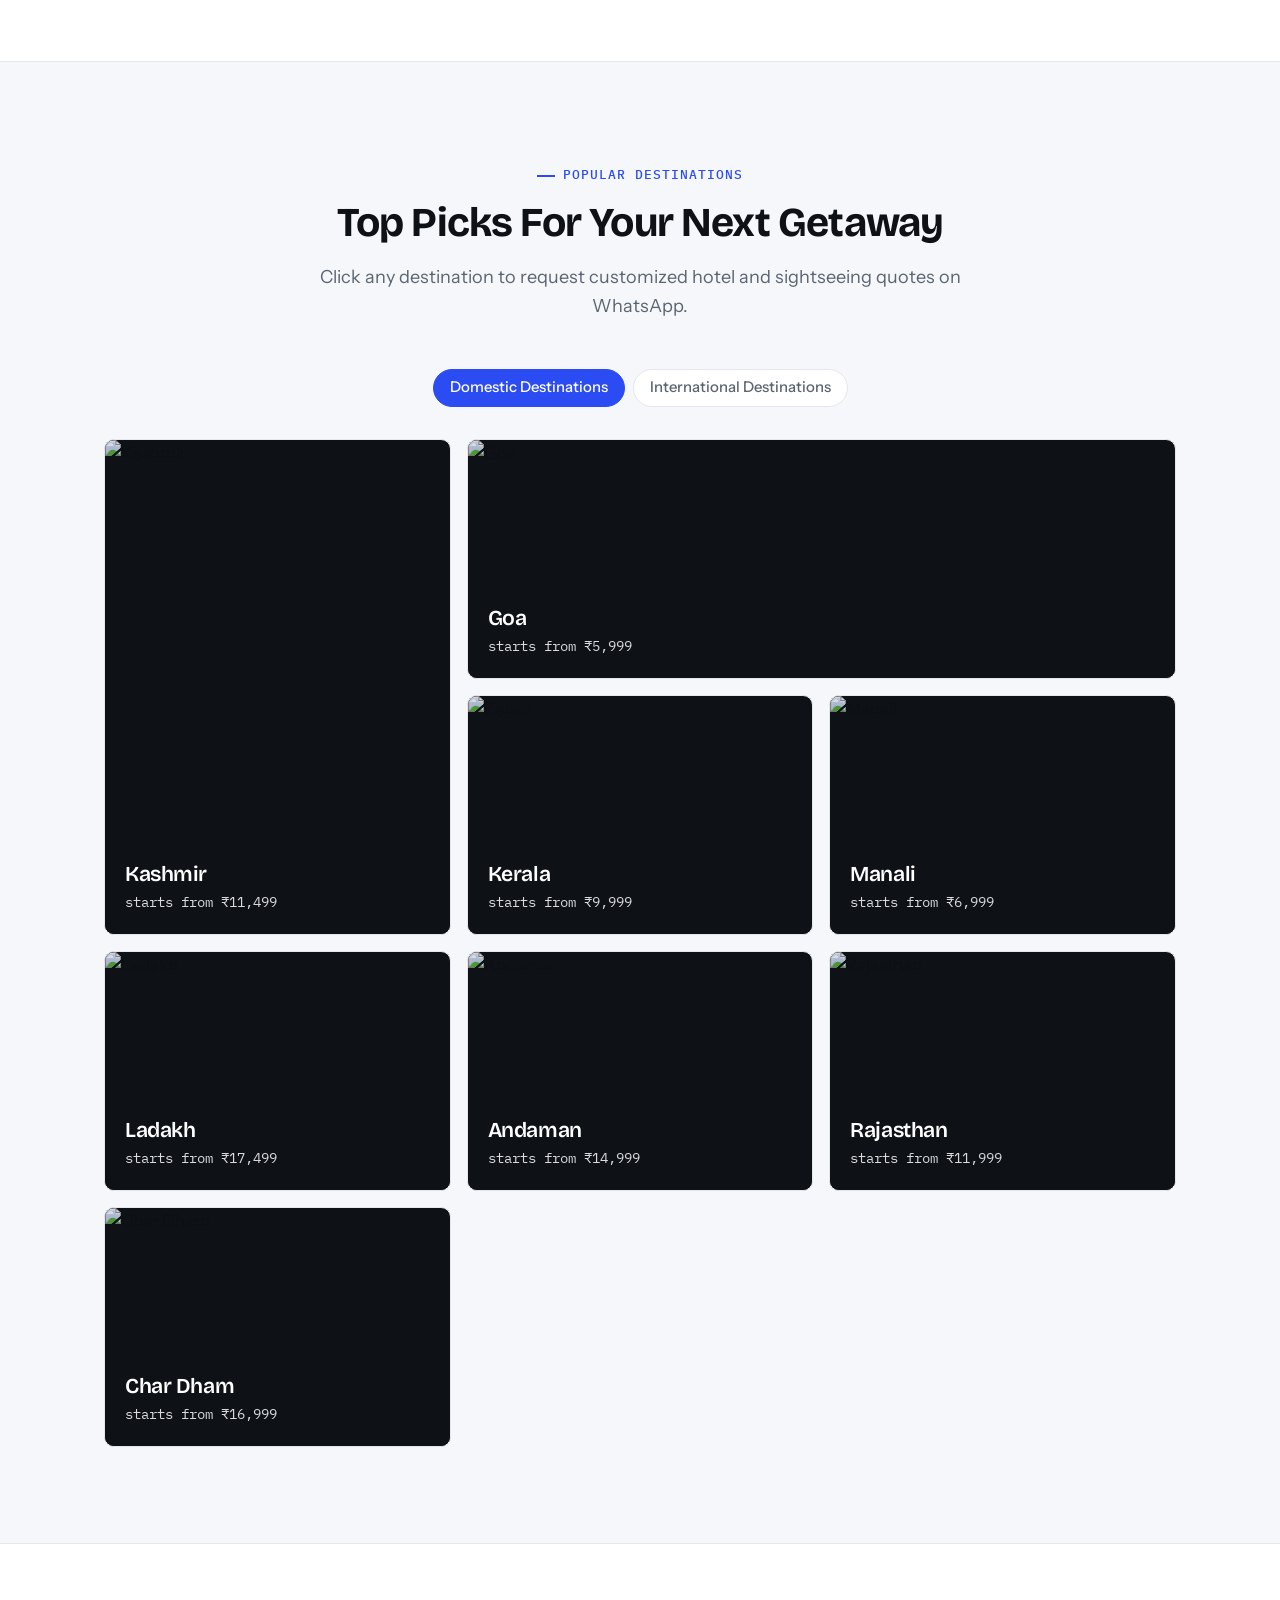
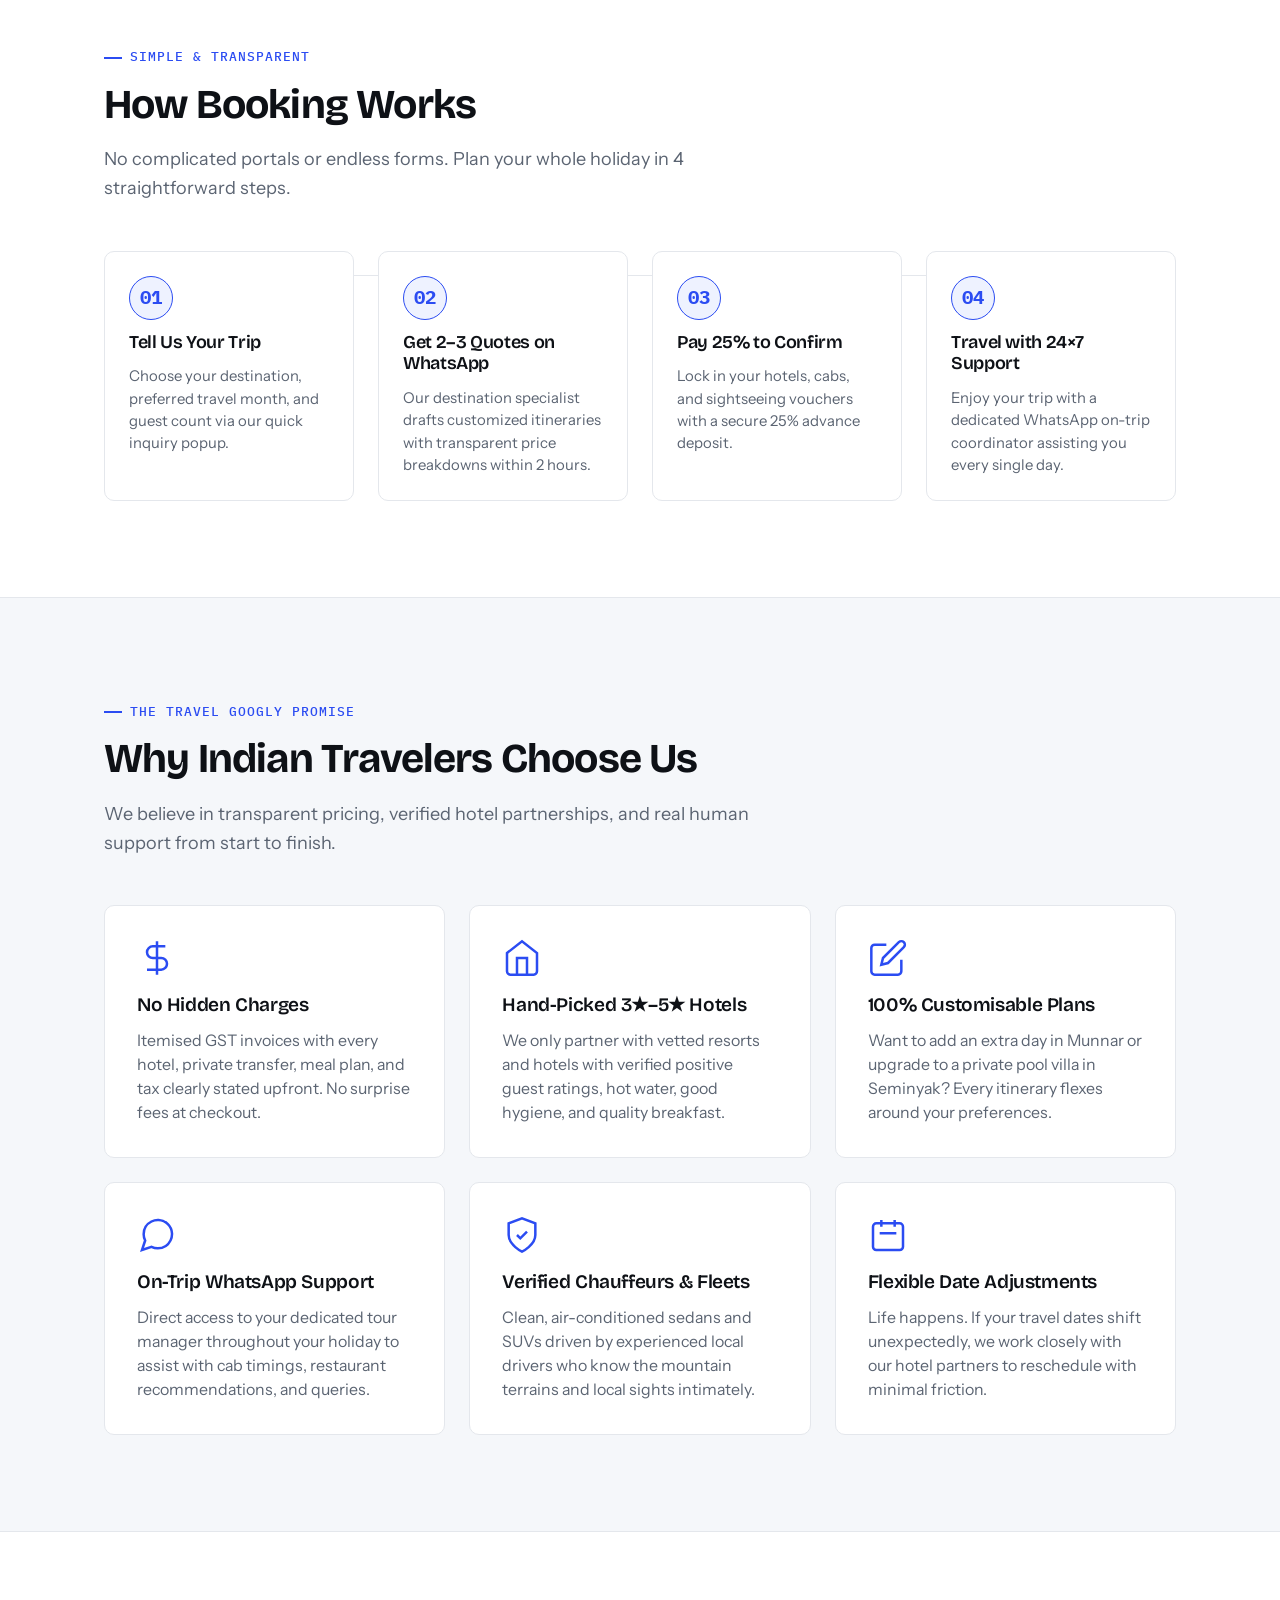
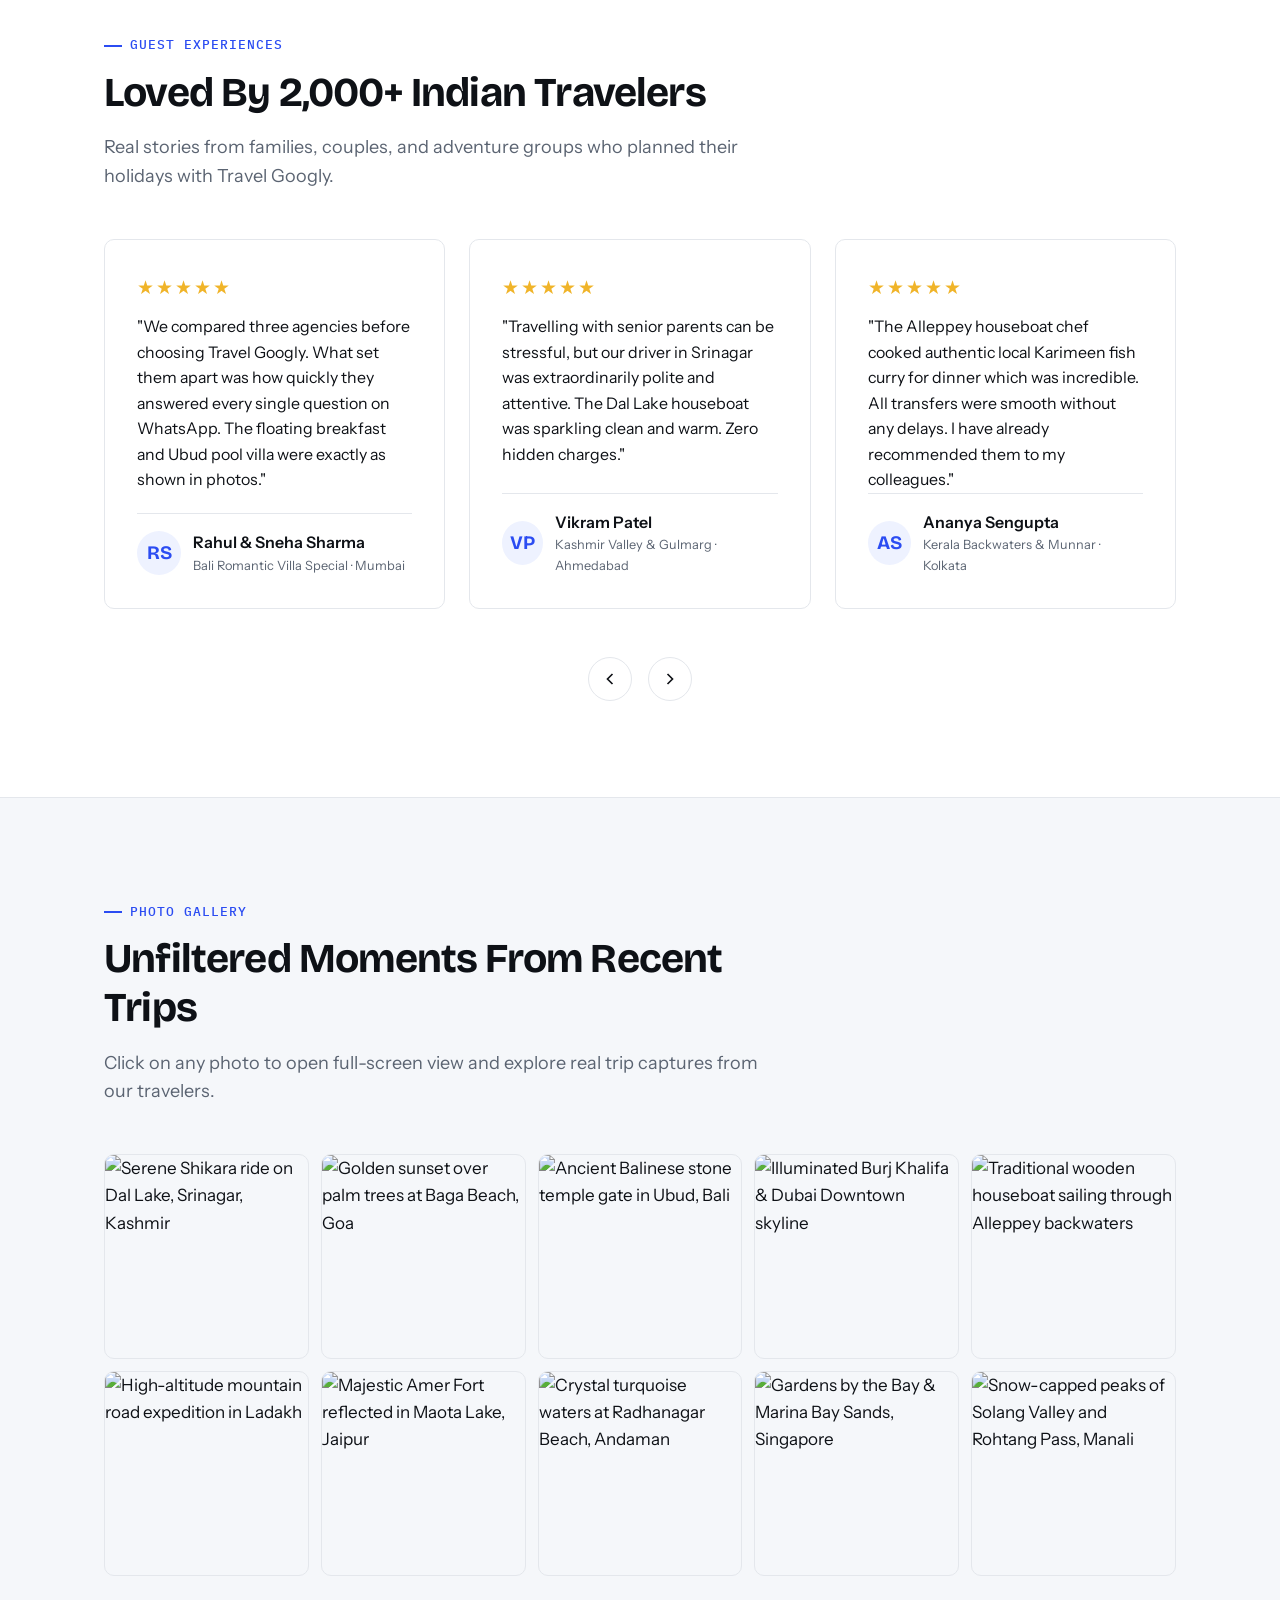
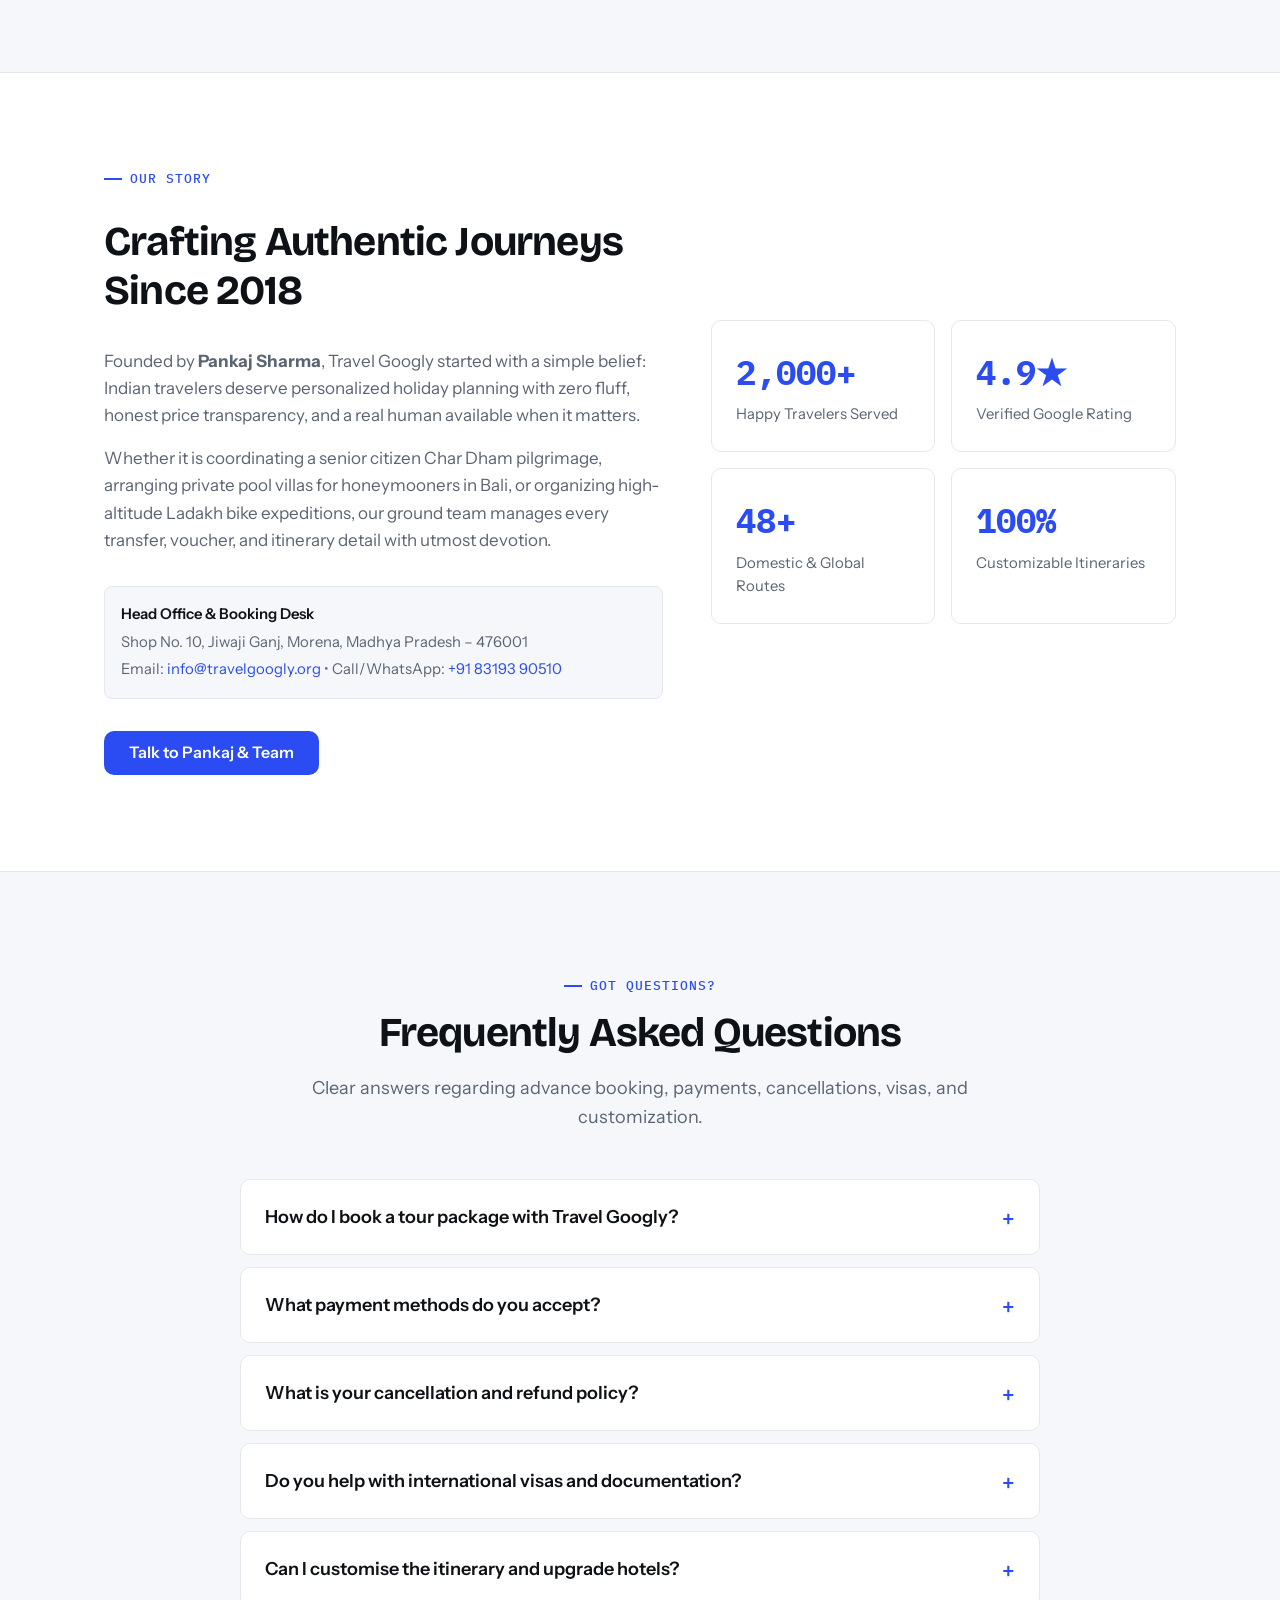
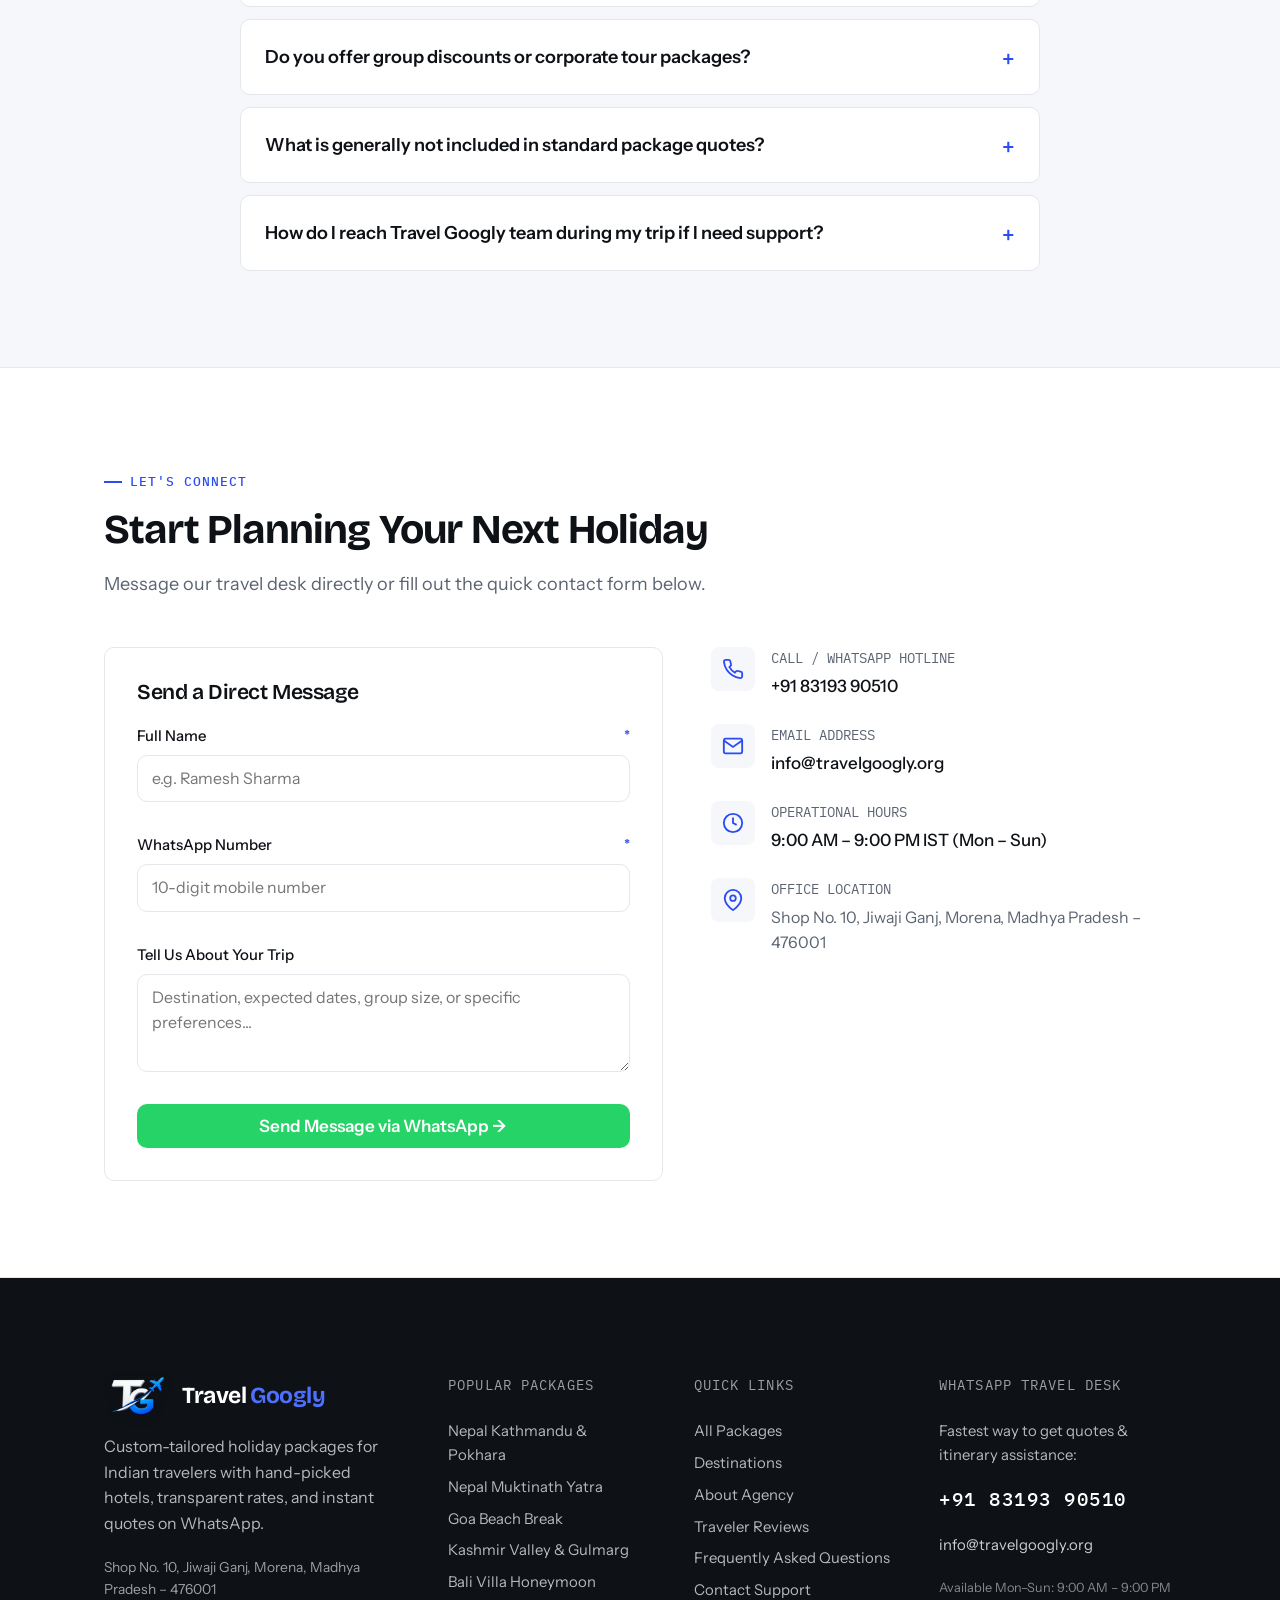
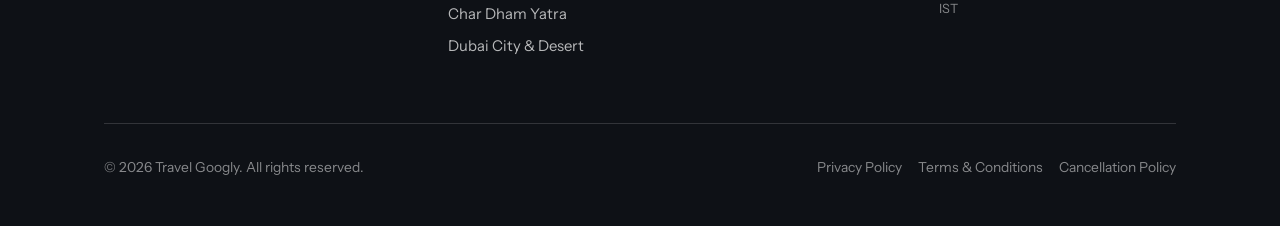
==== commit 00dfa57a: "Integrate official Travel Googly 3D logo across header, drawer, footer, modal and favicon" ====
--- a/index.html
+++ b/index.html
@@ -22,7 +22,8 @@
   <meta name="twitter:image" content="https://images.unsplash.com/photo-1595815771614-ade9d652a65d?auto=format&fit=crop&w=1200&q=80">
 
   <!-- Favicon -->
-  <link rel="icon" type="image/svg+xml" href="assets/favicon.svg">
+  <link rel="icon" type="image/png" href="assets/travelgoogly-logo.png">
+  <link rel="apple-touch-icon" href="assets/travelgoogly-logo.png">
 
   <!-- Stylesheet -->
   <link rel="stylesheet" href="css/styles.css">
@@ -37,7 +38,7 @@
       "@type": "Person",
       "name": "Pankaj Sharma"
     },
-    "image": "https://travelgoogly.com/assets/logo.svg",
+    "image": "https://travelgoogly.com/assets/travelgoogly-logo.png",
     "telephone": "+918319390510",
     "email": "info@travelgoogly.org",
     "url": "https://travelgoogly.com",
@@ -82,8 +83,11 @@
   <header class="site-header" role="banner">
     <div class="container">
       <a href="index.html" class="site-logo" aria-label="Travel Googly Home">
-        <img src="assets/logo-light.svg" alt="Travel Googly" class="logo-light" width="148" height="36">
-        <img src="assets/logo.svg" alt="Travel Googly" class="logo-dark" width="148" height="36">
+        <img src="assets/travelgoogly-logo.png" alt="Travel Googly" class="site-logo__img" width="44" height="44">
+        <span class="site-logo__text">
+          <span class="site-logo__primary">Travel</span>
+          <span class="site-logo__accent">Googly</span>
+        </span>
       </a>
 
       <nav class="site-nav" aria-label="Primary navigation">
@@ -123,8 +127,11 @@
     <div class="mobile-drawer__content">
       <div class="mobile-drawer__header">
         <a href="index.html" class="site-logo">
-          <img src="assets/logo-light.svg" alt="Travel Googly" class="logo-light" width="148" height="36">
-          <img src="assets/logo.svg" alt="Travel Googly" class="logo-dark" width="148" height="36">
+          <img src="assets/travelgoogly-logo.png" alt="Travel Googly" class="site-logo__img" width="44" height="44">
+          <span class="site-logo__text">
+            <span class="site-logo__primary">Travel</span>
+            <span class="site-logo__accent">Googly</span>
+          </span>
         </a>
       </div>
       <nav aria-label="Mobile navigation">
@@ -623,8 +630,11 @@
       <div class="footer-grid">
         <div class="footer-col">
           <a href="index.html" class="site-logo">
-            <img src="assets/logo-light.svg" alt="Travel Googly" class="logo-light" width="148" height="36">
-            <img src="assets/logo.svg" alt="Travel Googly" class="logo-dark" width="148" height="36">
+            <img src="assets/travelgoogly-logo.png" alt="Travel Googly" class="site-logo__img" width="44" height="44">
+            <span class="site-logo__text">
+              <span class="site-logo__primary">Travel</span>
+              <span class="site-logo__accent">Googly</span>
+            </span>
           </a>
           <p>Custom-tailored holiday packages for Indian travelers with hand-picked hotels, transparent rates, and instant quotes on WhatsApp.</p>
           <p style="font-size: 0.8125rem; color: rgba(255, 255, 255, 0.6); margin-top: 4px;">
@@ -648,12 +658,12 @@
         <div class="footer-col">
           <div class="footer-col__title">Quick Links</div>
           <div class="footer-links">
-            <a href="#packages">All Packages</a>
-            <a href="#destinations">Destinations</a>
-            <a href="#about">About Agency</a>
-            <a href="#reviews">Traveler Reviews</a>
-            <a href="#faq">Frequently Asked Questions</a>
-            <a href="#contact">Contact Support</a>
+            <a href="index.html#packages">All Packages</a>
+            <a href="index.html#destinations">Destinations</a>
+            <a href="about.html">About Agency</a>
+            <a href="index.html#reviews">Traveler Reviews</a>
+            <a href="index.html#faq">Frequently Asked Questions</a>
+            <a href="index.html#contact">Contact Support</a>
           </div>
         </div>
 
@@ -683,8 +693,9 @@
   <div class="modal-overlay" id="inquiry-modal" aria-hidden="true" role="dialog" aria-modal="true" aria-labelledby="inquiry-modal-title">
     <div class="modal-card">
       <div class="modal-header">
-        <div style="display: flex; align-items: center; gap: 12px;">
-          <img src="assets/logo.svg" alt="Travel Googly" width="120" height="28" style="height: 28px; width: auto;">
+        <div style="display: flex; align-items: center; gap: 10px;">
+          <img src="assets/travelgoogly-logo.png" alt="Travel Googly" width="34" height="34" style="height: 34px; width: auto; object-fit: contain;">
+          <span style="font-family: var(--font-display); font-size: 1.125rem; font-weight: 700; color: var(--ink);">Travel <span style="color: var(--accent);">Googly</span></span>
           <span class="chip is-active" style="padding: 2px 8px; font-size: 0.6875rem;">Instant Quote</span>
         </div>
         <button type="button" class="modal-close-btn" id="inquiry-close-btn" aria-label="Close inquiry modal">✕</button>
--- a/css/styles.css
+++ b/css/styles.css
@@ -394,44 +394,62 @@
 .site-logo {
   display: inline-flex;
   align-items: center;
-  height: var(--logo-h);
-}
-
-.site-logo img {
-  height: var(--logo-h);
+  gap: var(--space-12);
+  text-decoration: none;
+  line-height: 1;
+}
+
+.site-logo__img {
+  height: 44px;
   width: auto;
-  display: block;
-}
-
-/* Adaptive logo visibility: Light logo for dark backgrounds, Dark logo for light backgrounds */
-.site-header:not(.is-scrolled) .site-logo .logo-dark {
-  display: none !important;
-}
-.site-header:not(.is-scrolled) .site-logo .logo-light {
-  display: block !important;
-}
-
-.site-header.is-scrolled .site-logo .logo-dark {
-  display: block !important;
-}
-.site-header.is-scrolled .site-logo .logo-light {
-  display: none !important;
-}
-
-.site-footer .site-logo .logo-dark {
-  display: none !important;
-}
-.site-footer .site-logo .logo-light {
-  display: block !important;
-}
-
-.mobile-drawer .site-logo .logo-light,
-.modal-header .logo-light {
-  display: none !important;
-}
-.mobile-drawer .site-logo .logo-dark,
-.modal-header .logo-dark {
-  display: block !important;
+  object-fit: contain;
+  filter: drop-shadow(0 2px 6px rgba(0, 0, 0, 0.15));
+  transition: transform var(--transition-fast);
+}
+
+.site-logo:hover .site-logo__img {
+  transform: scale(1.06);
+}
+
+.site-logo__text {
+  display: flex;
+  align-items: baseline;
+  gap: 4px;
+  font-family: var(--font-display);
+  font-size: 1.35rem;
+  font-weight: 700;
+  letter-spacing: -0.02em;
+}
+
+/* Dynamic contrast for dark and light headers/footers */
+.site-header:not(.is-scrolled) .site-logo__primary {
+  color: #FFFFFF;
+}
+.site-header:not(.is-scrolled) .site-logo__accent {
+  color: #4D70FF;
+}
+
+.site-header.is-scrolled .site-logo__primary {
+  color: var(--ink);
+}
+.site-header.is-scrolled .site-logo__accent {
+  color: var(--accent);
+}
+
+.site-footer .site-logo__primary {
+  color: #FFFFFF;
+}
+.site-footer .site-logo__accent {
+  color: #4D70FF;
+}
+
+.mobile-drawer .site-logo__primary,
+.modal-header .site-logo__primary {
+  color: var(--ink);
+}
+.mobile-drawer .site-logo__accent,
+.modal-header .site-logo__accent {
+  color: var(--accent);
 }
 
 .site-nav {
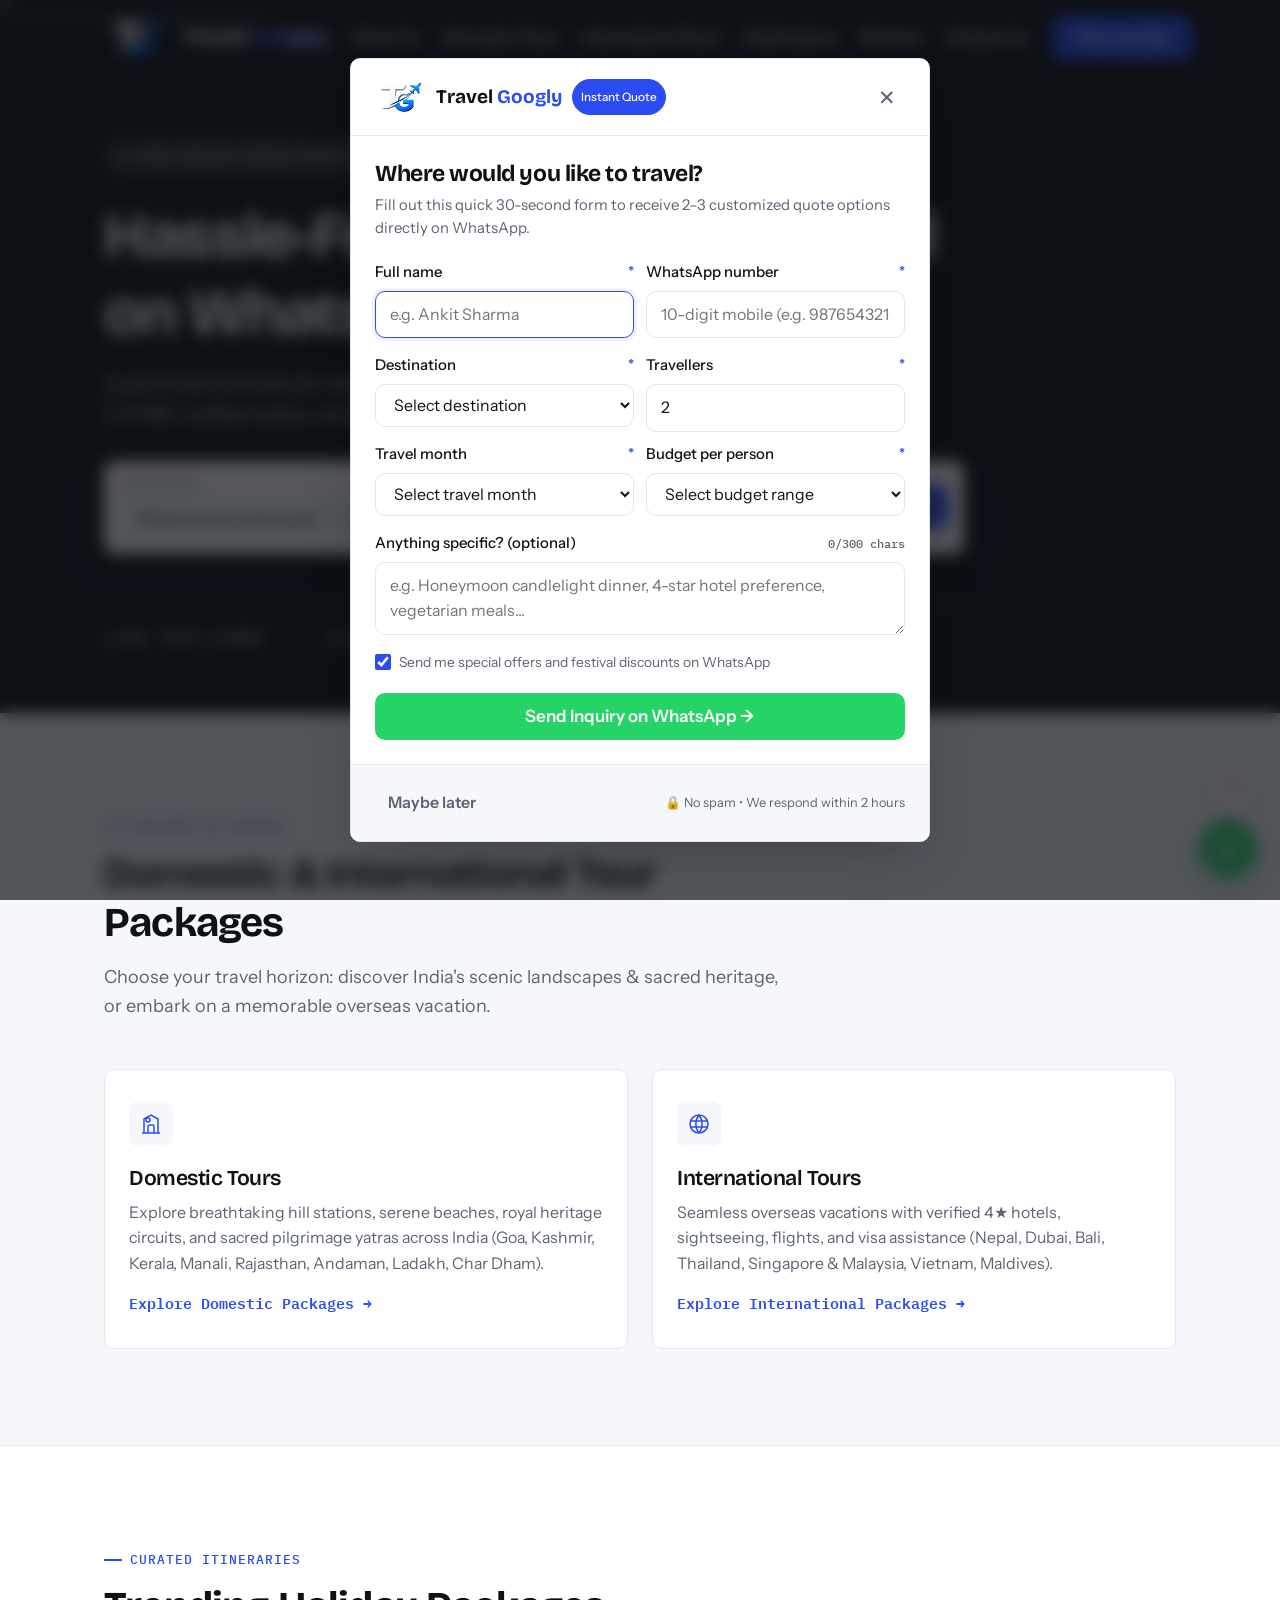
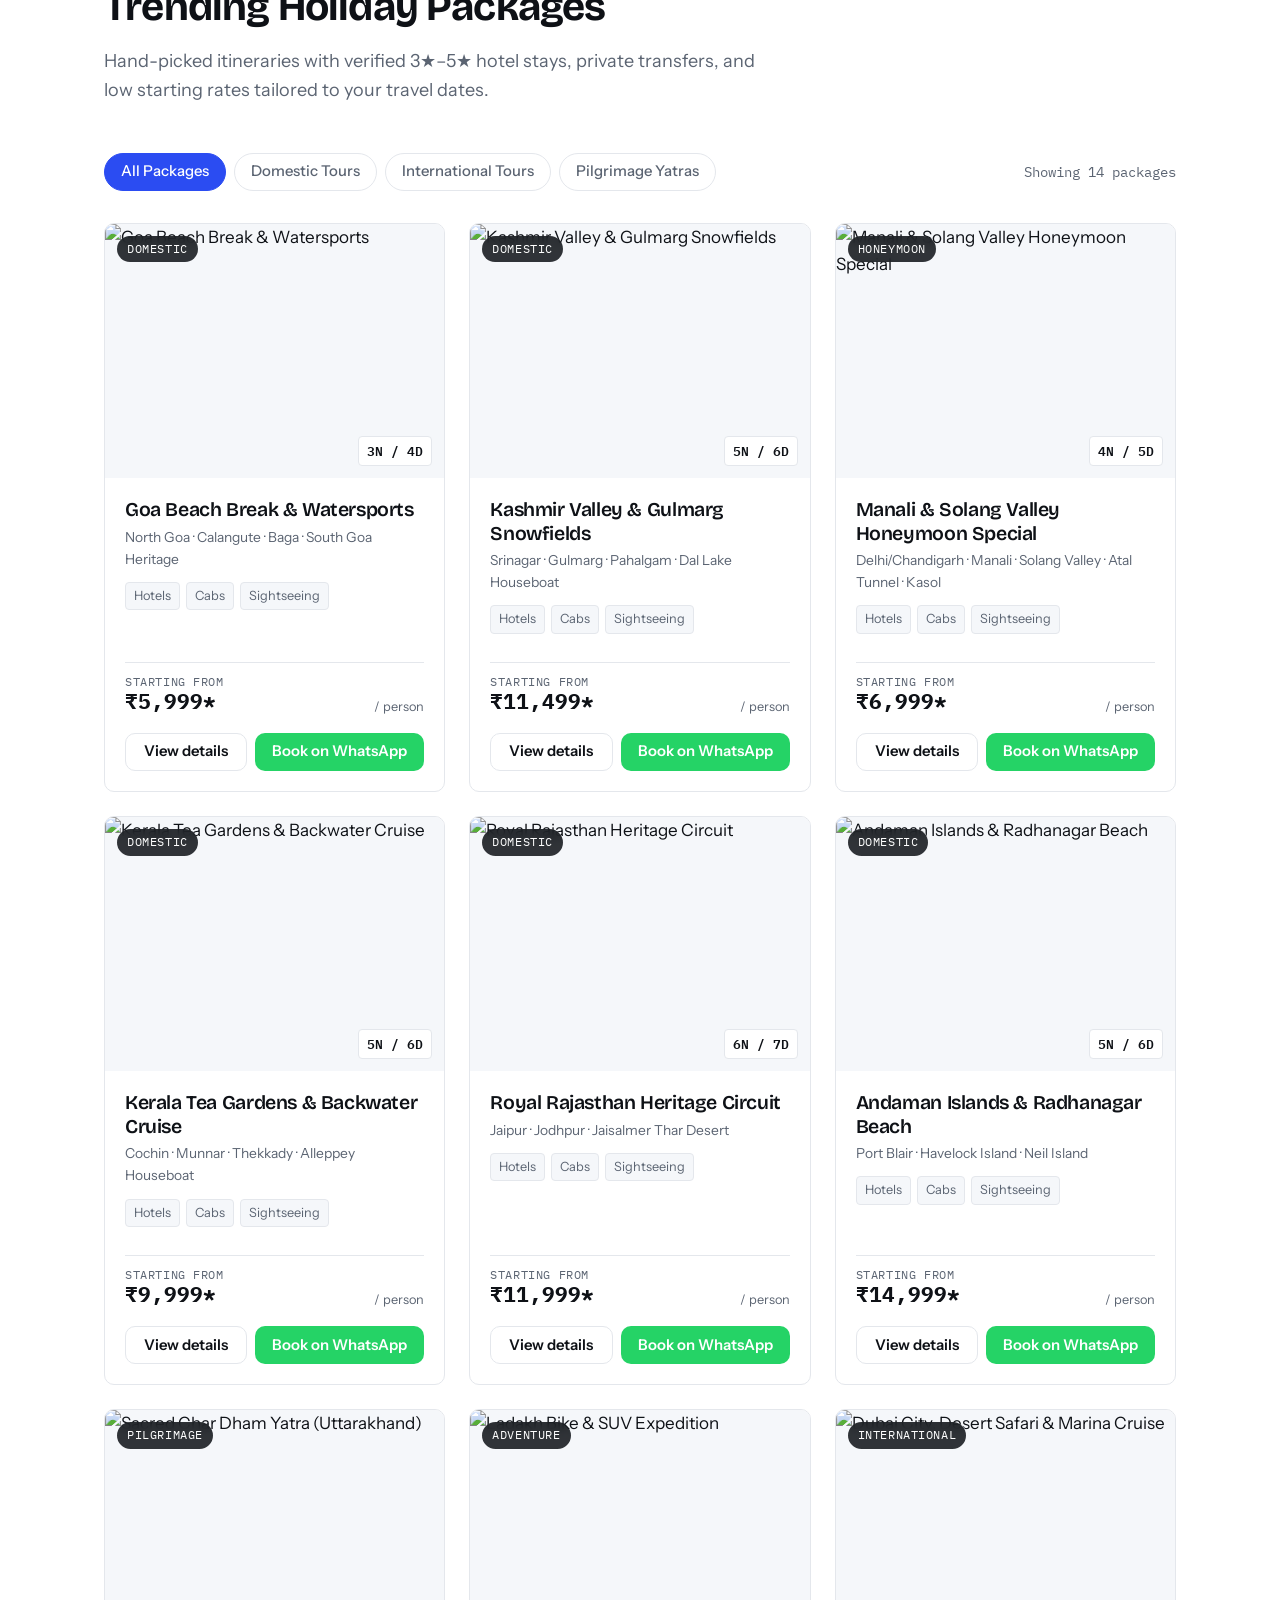
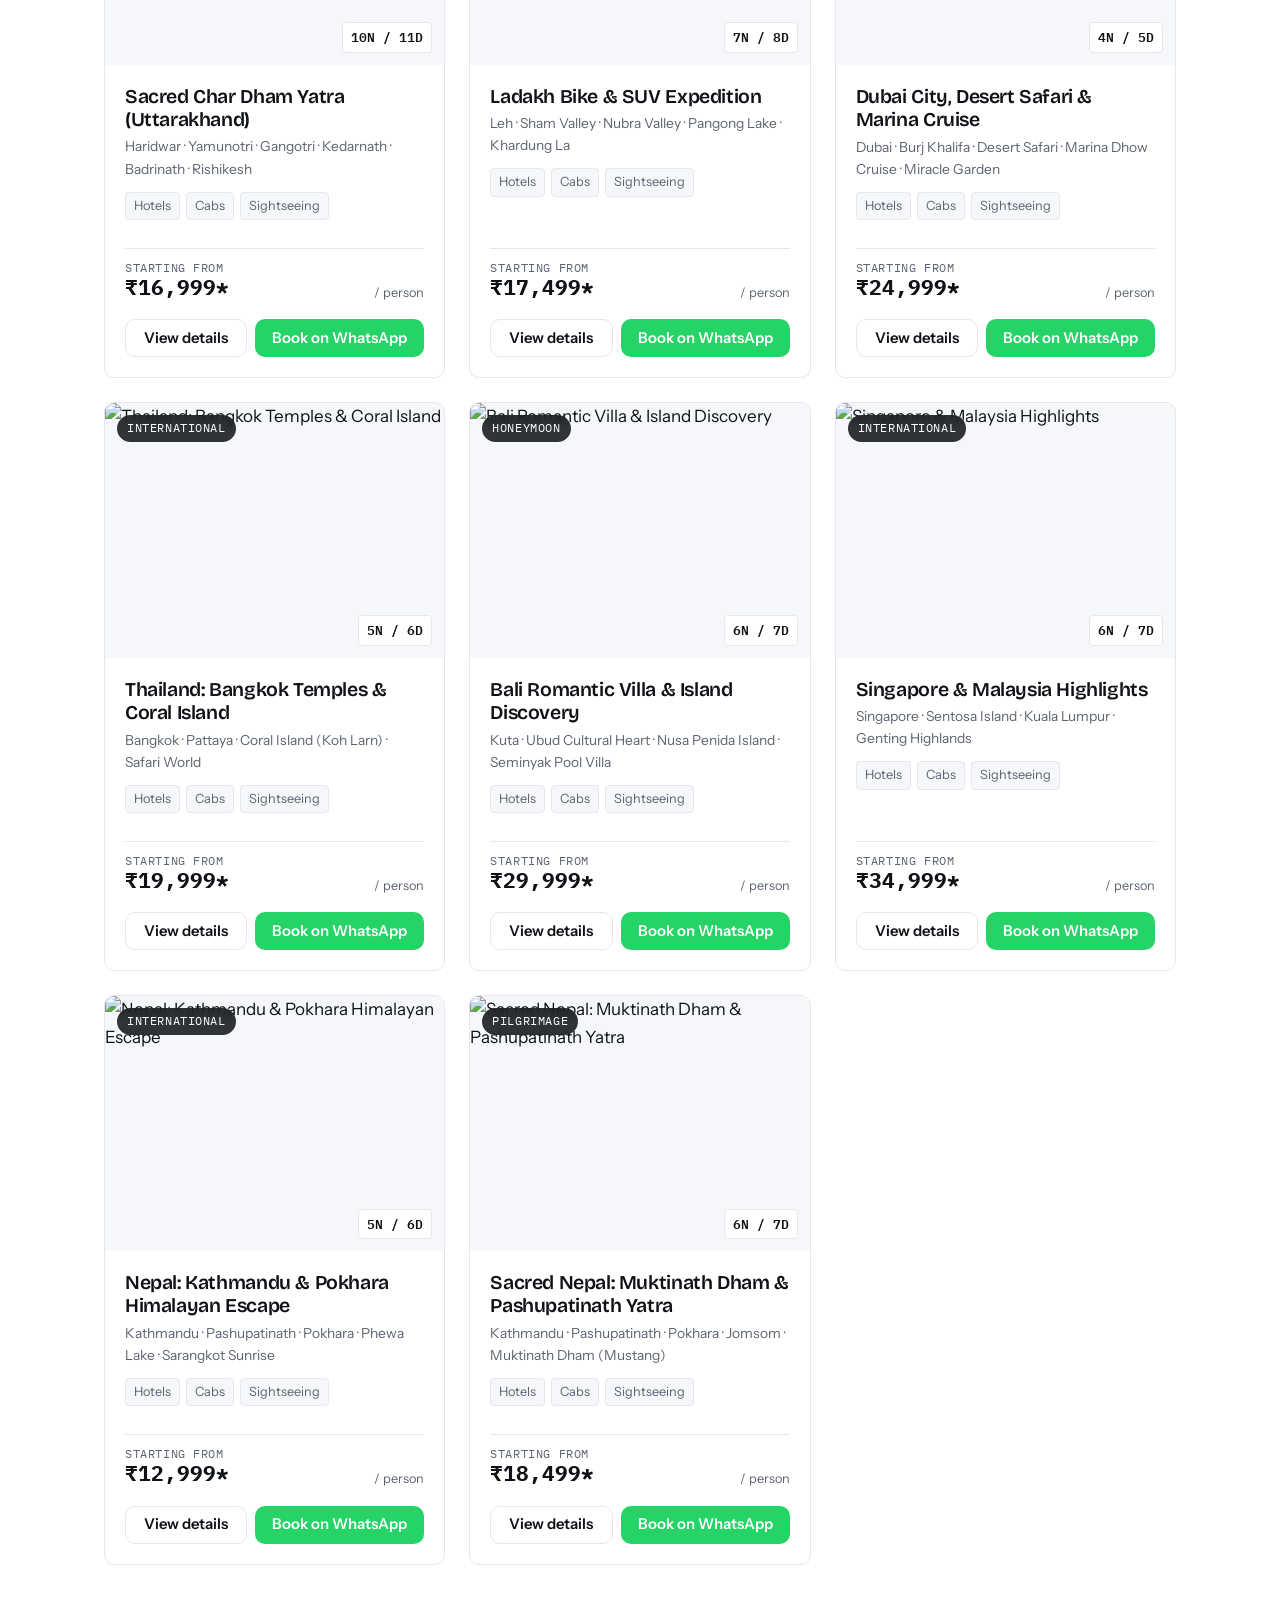
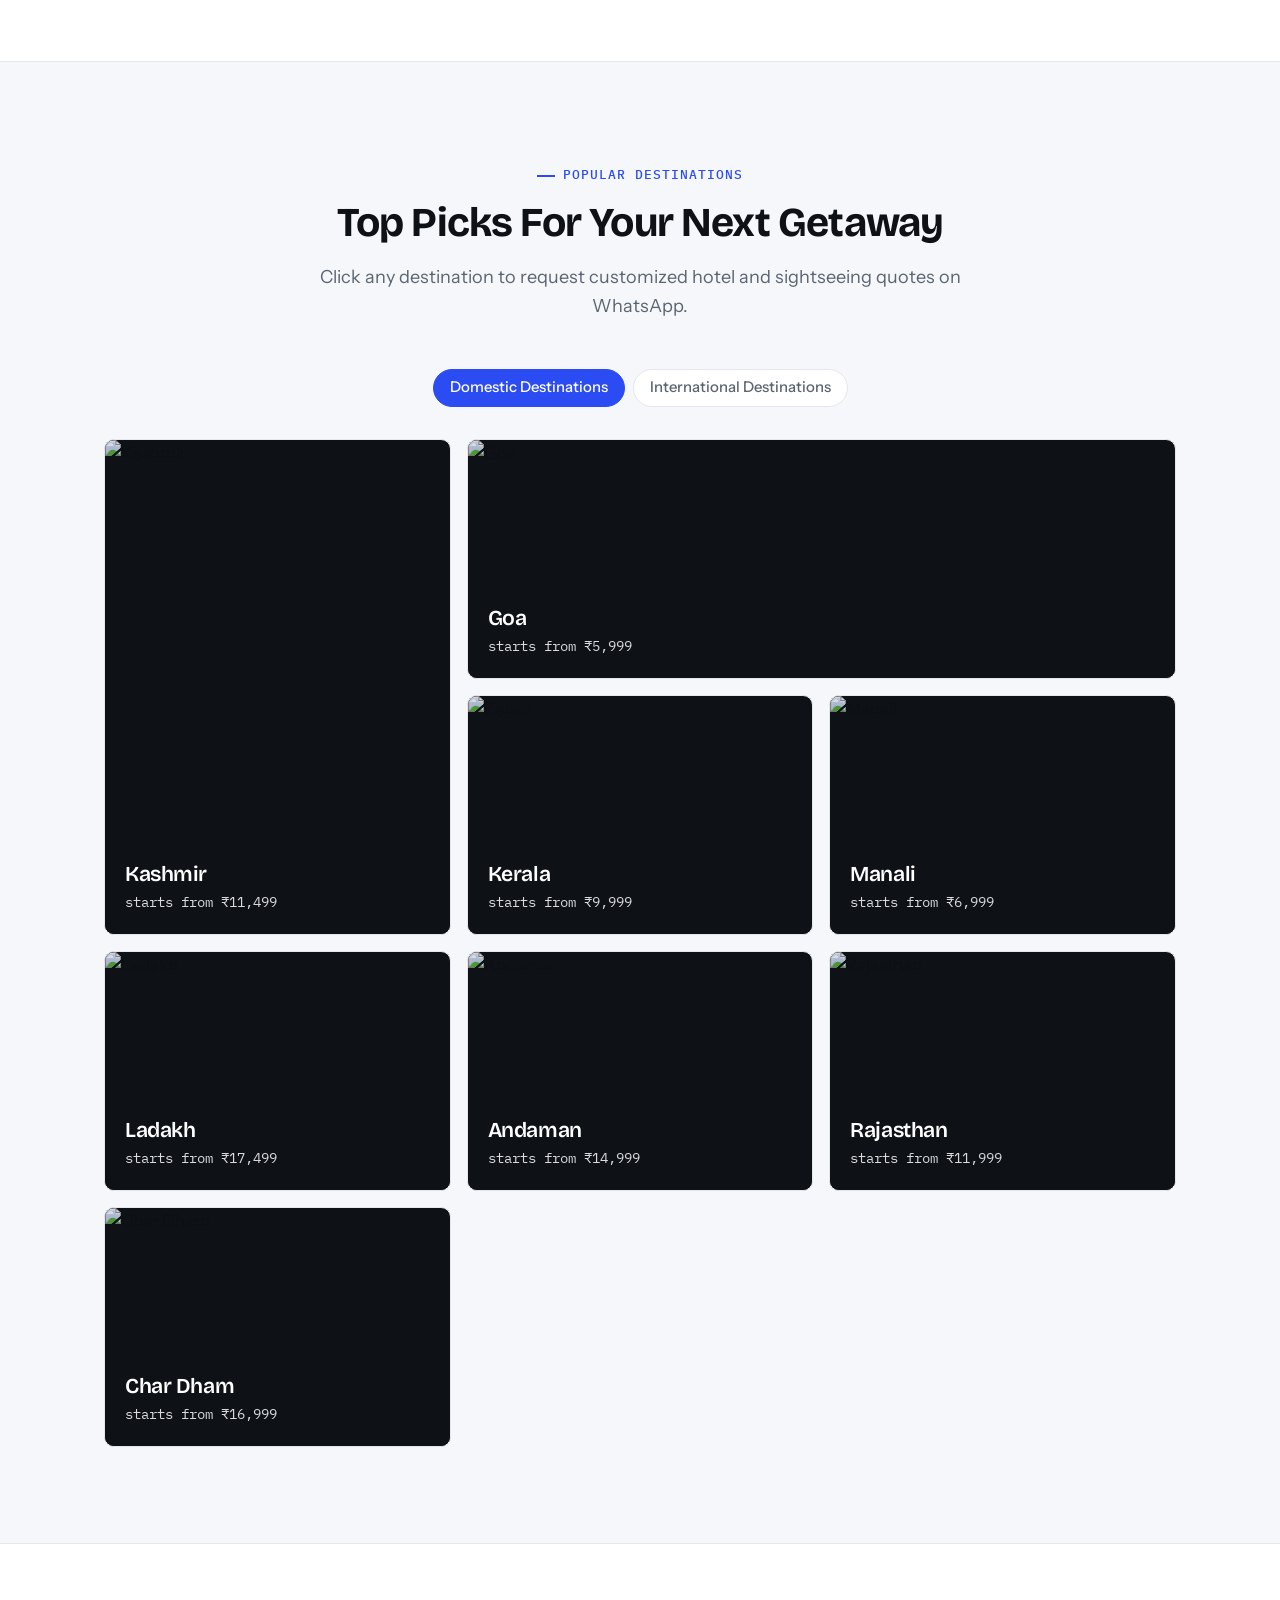
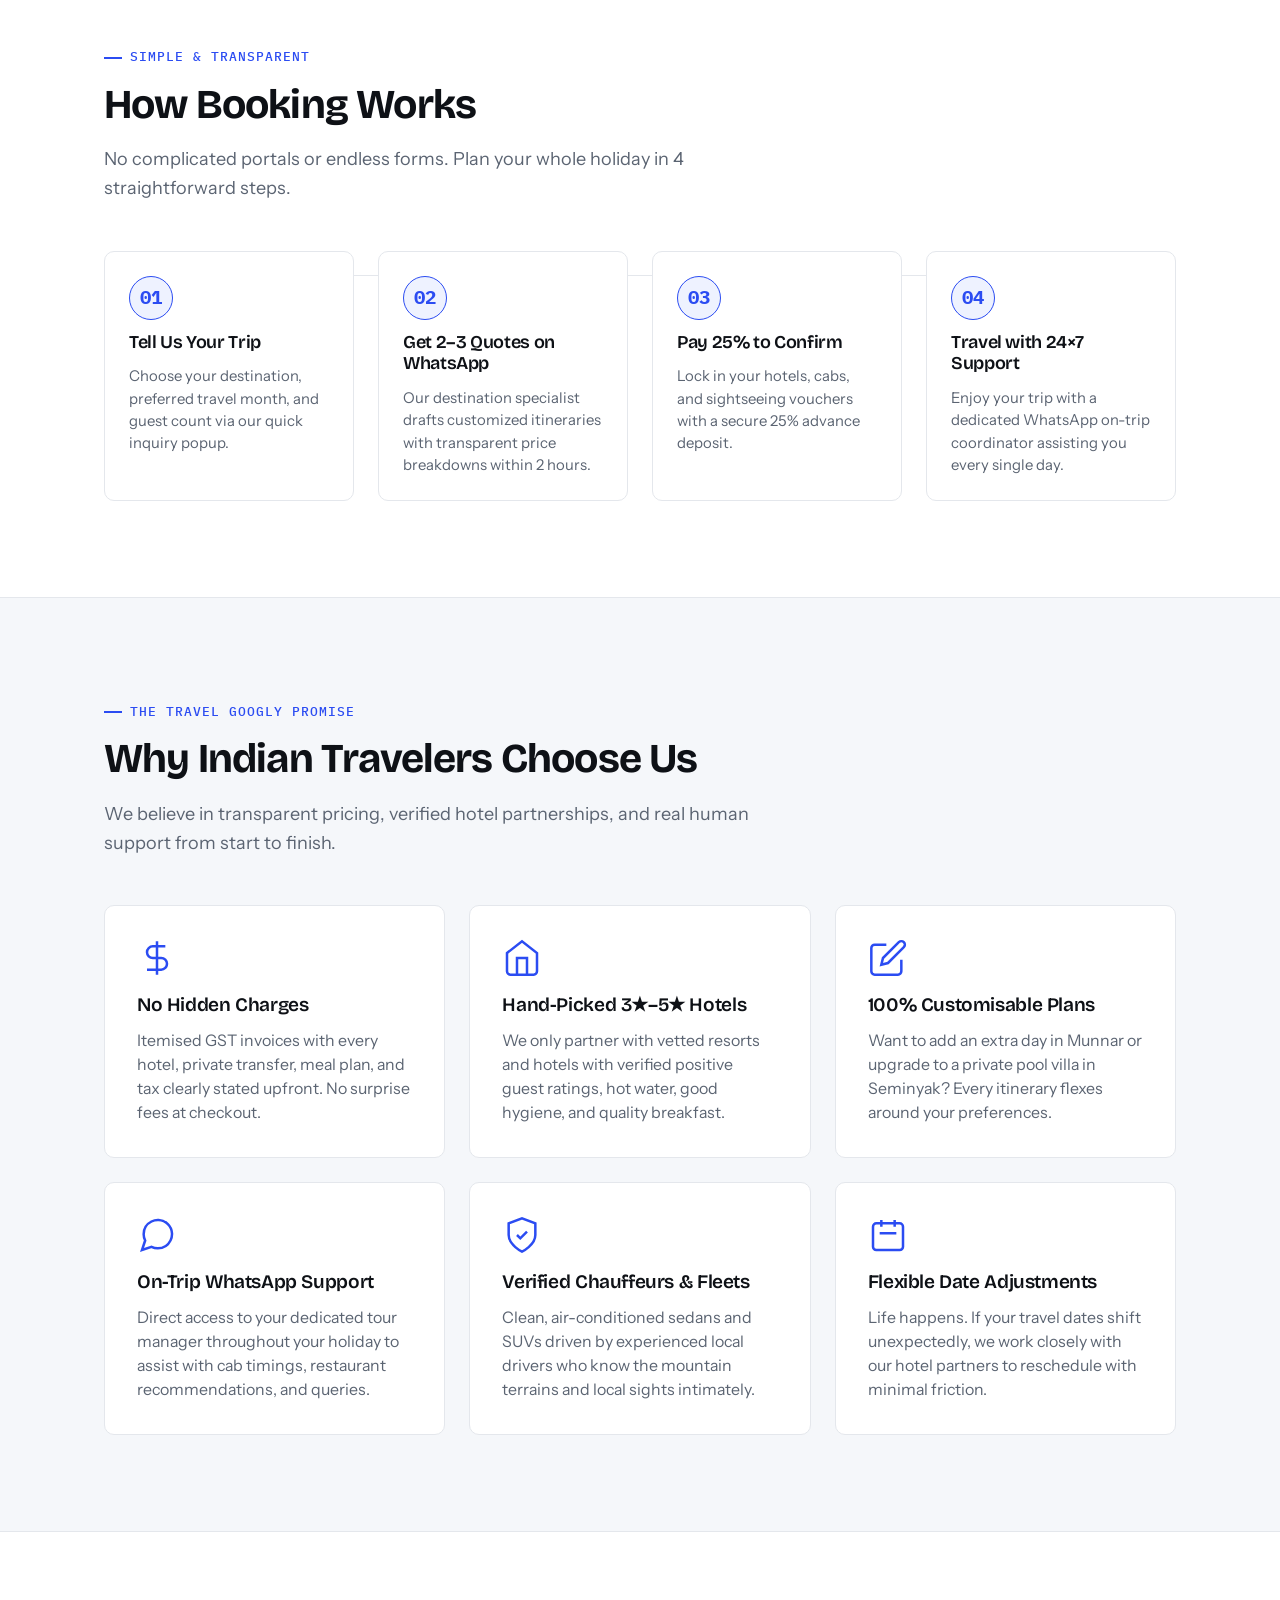
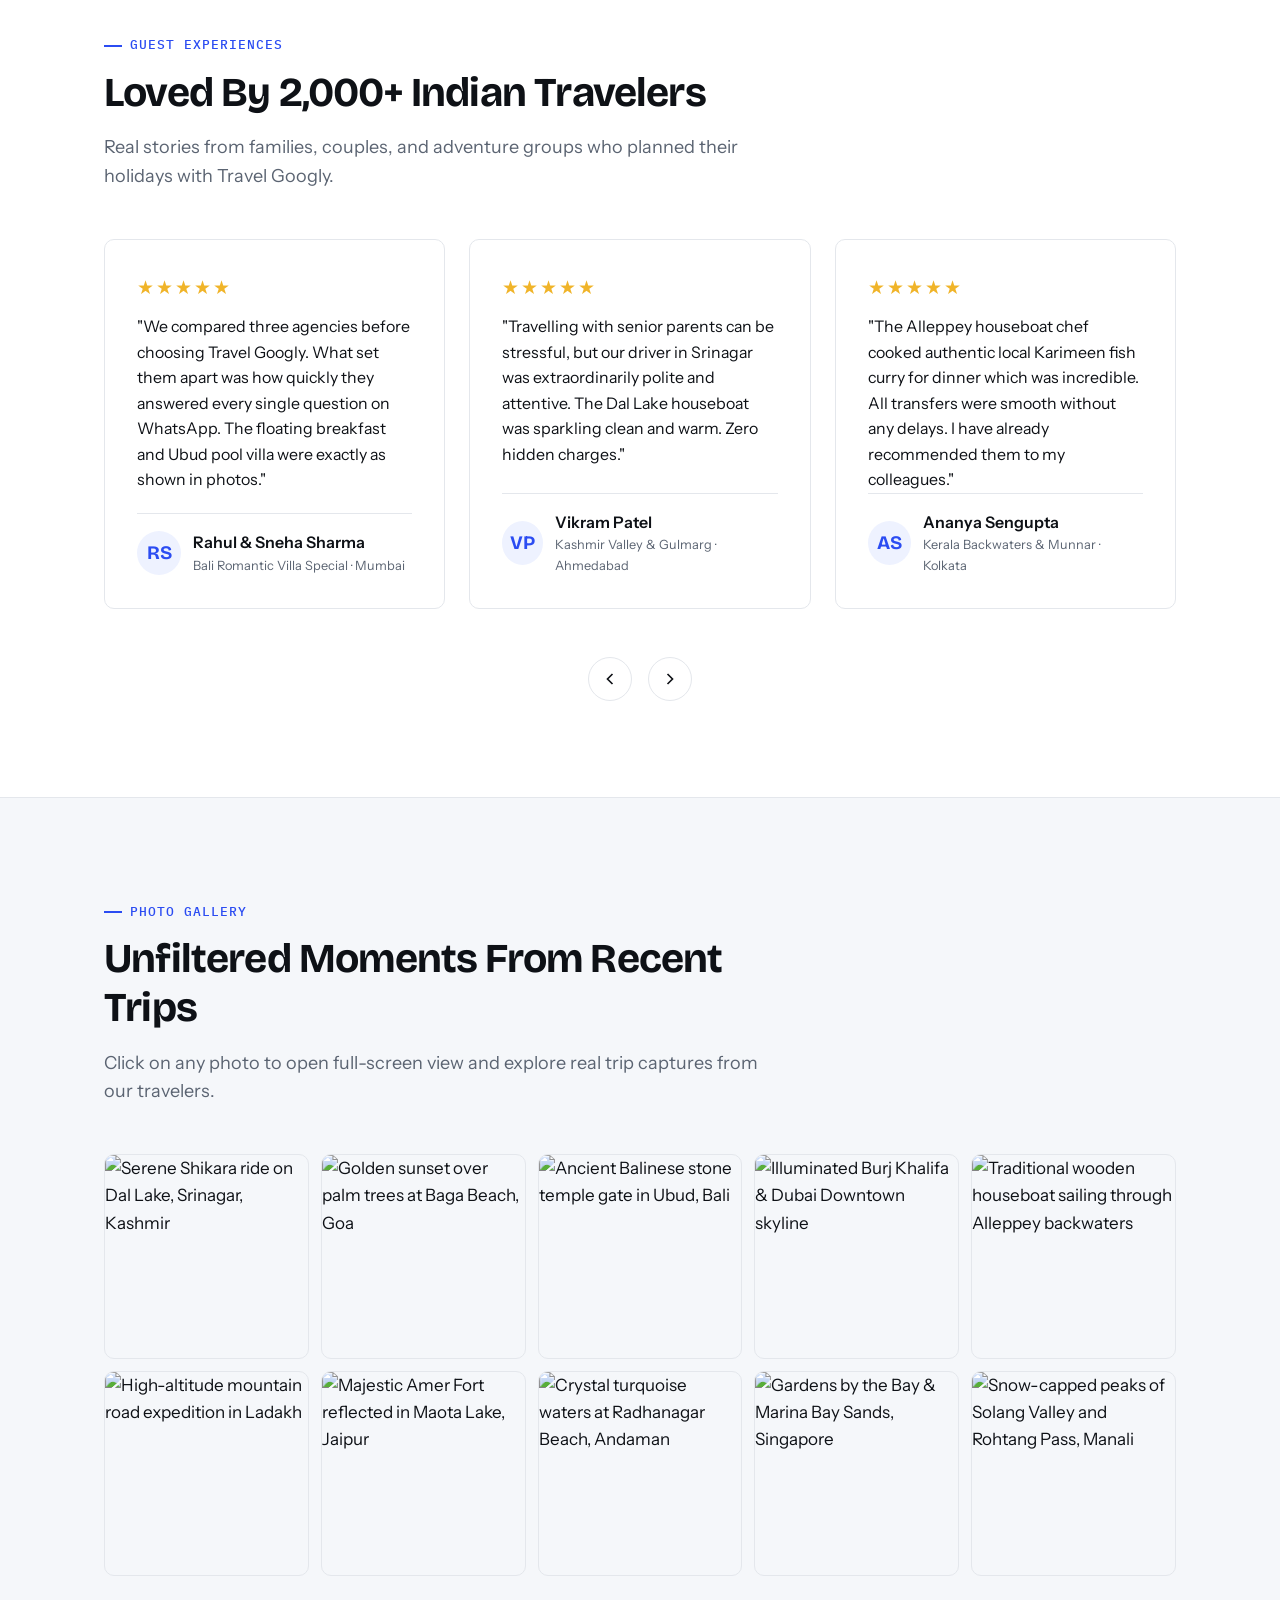
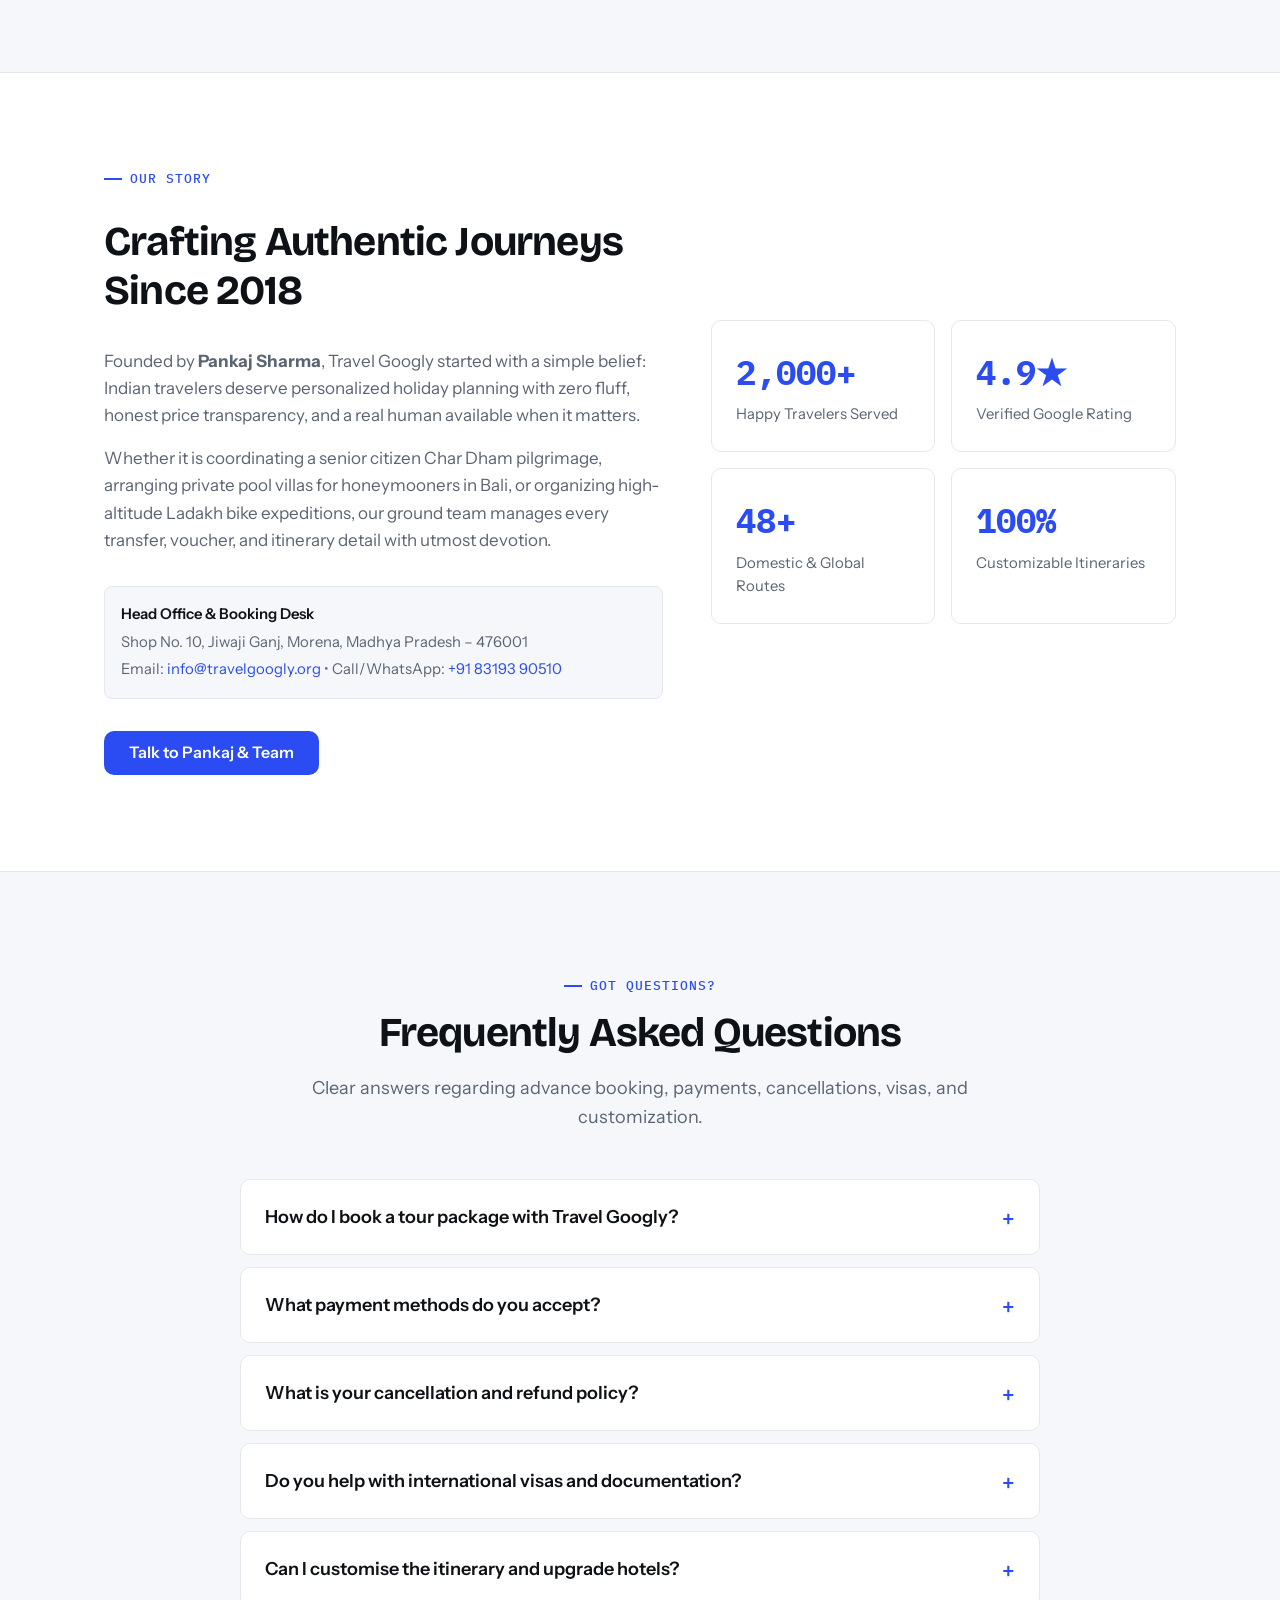
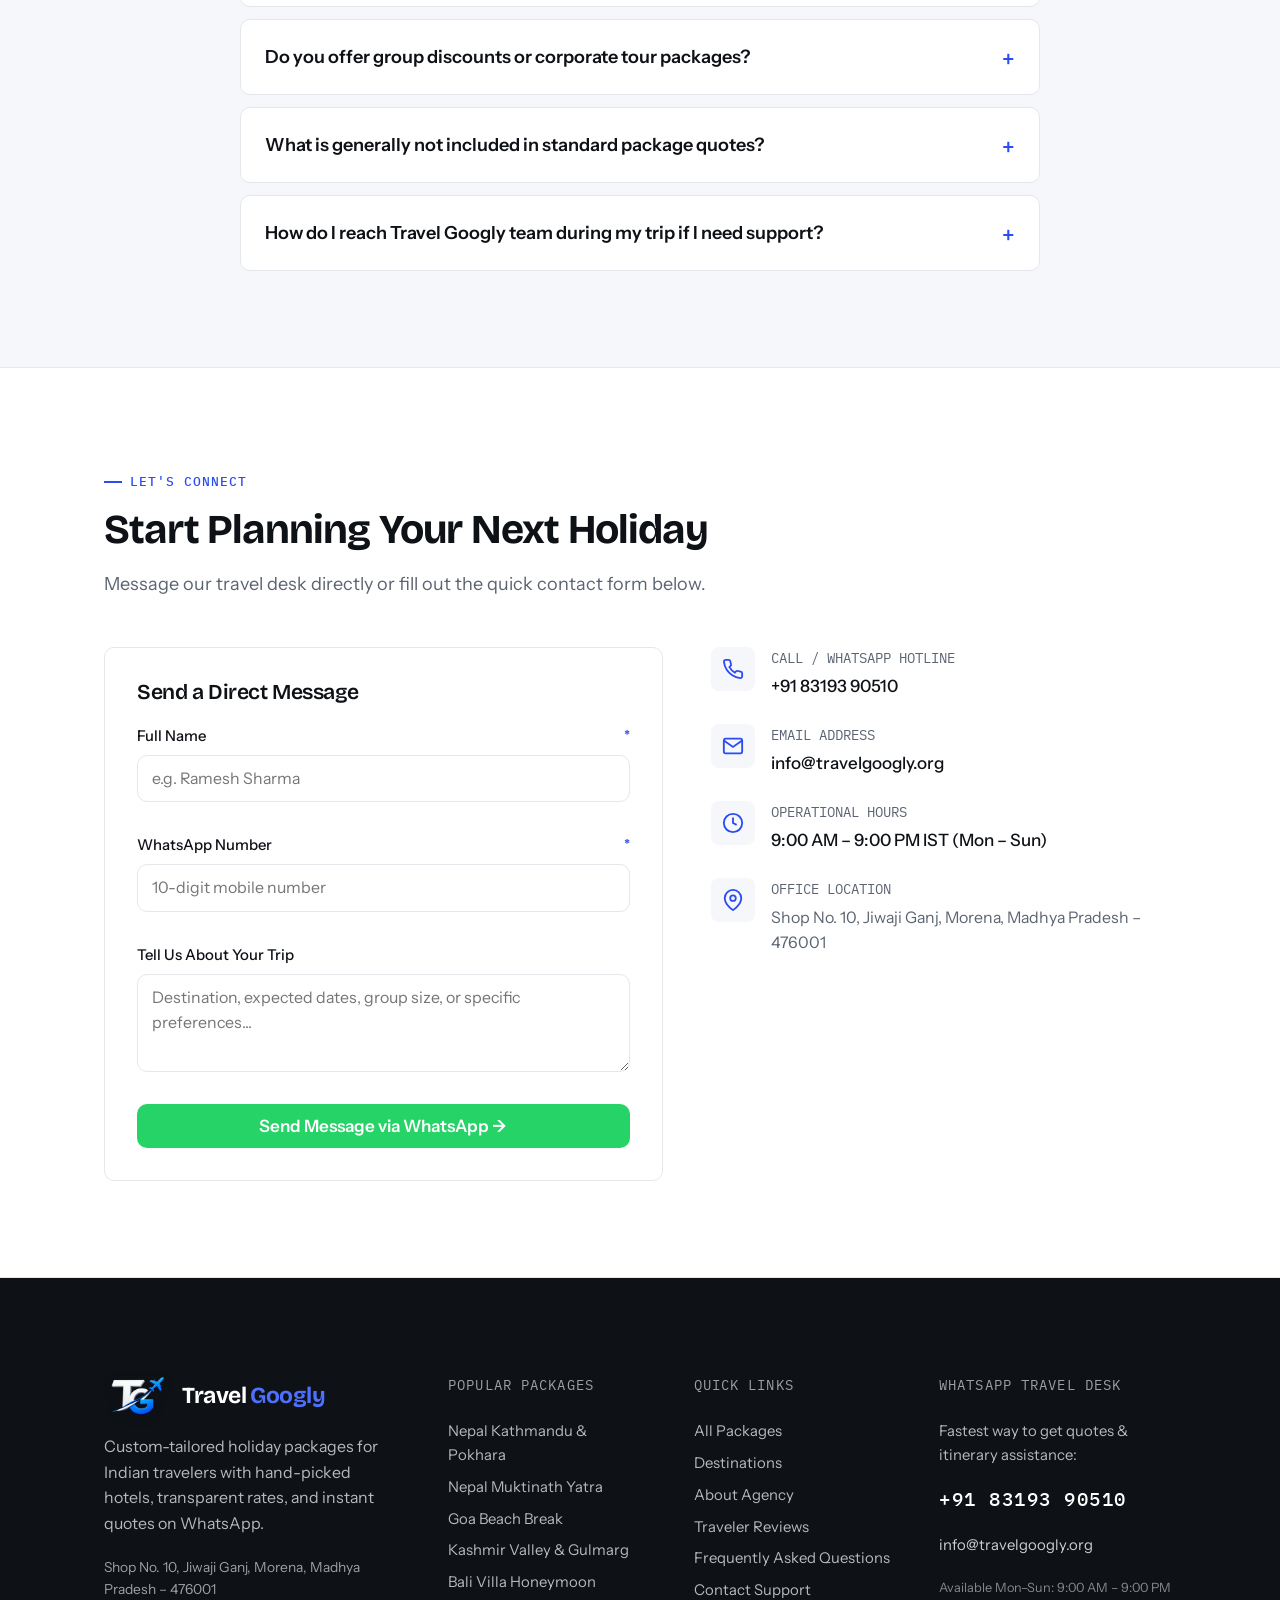
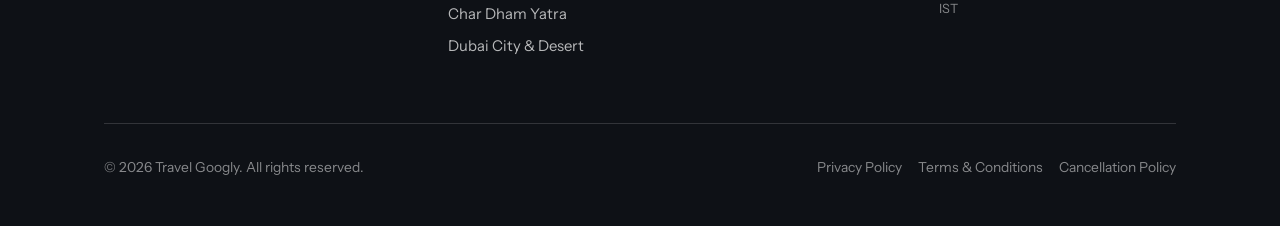
==== commit 059559ab: "Fix navbar: replace overlapping dropdown with clean inline sequence: Home, About Us, Domestic Tours," ====
--- a/index.html
+++ b/index.html
@@ -94,17 +94,8 @@
         <ul class="site-nav__list">
           <li><a href="index.html" class="site-nav__link">Home</a></li>
           <li><a href="about.html" class="site-nav__link">About Us</a></li>
-          <li class="nav-item-dropdown">
-            <a href="#packages" class="site-nav__link site-nav__link--has-dropdown" aria-haspopup="true" aria-expanded="false">
-              Packages
-              <svg class="dropdown-chevron" width="12" height="12" viewBox="0 0 24 24" fill="none" stroke="currentColor" stroke-width="2.5"><path d="M6 9l6 6 6-6"/></svg>
-            </a>
-            <ul class="nav-dropdown-menu">
-              <li><a href="#packages" class="dropdown-link" data-filter-trigger="domestic">🇮🇳 Domestic Tours</a></li>
-              <li><a href="#packages" class="dropdown-link" data-filter-trigger="international">✈️ International Tours</a></li>
-              <li><a href="#packages" class="dropdown-link" data-filter-trigger="all">🌴 All Holiday Packages</a></li>
-            </ul>
-          </li>
+          <li><a href="#packages" class="site-nav__link" data-filter-trigger="domestic">Domestic Tours</a></li>
+          <li><a href="#packages" class="site-nav__link" data-filter-trigger="international">International Tours</a></li>
           <li><a href="#destinations" class="site-nav__link">Destinations</a></li>
           <li><a href="#reviews" class="site-nav__link">Reviews</a></li>
           <li><a href="#contact" class="site-nav__link">Contact Us</a></li>
@@ -138,10 +129,8 @@
         <ul class="mobile-drawer__list">
           <li><a href="index.html" class="mobile-drawer__link">Home</a></li>
           <li><a href="about.html" class="mobile-drawer__link">About Us</a></li>
-          <li class="drawer-subheading">PACKAGES</li>
-          <li><a href="#packages" class="mobile-drawer__link mobile-drawer__link--sub" data-filter-trigger="domestic">🇮🇳 Domestic Tours</a></li>
-          <li><a href="#packages" class="mobile-drawer__link mobile-drawer__link--sub" data-filter-trigger="international">✈️ International Tours</a></li>
-          <li><a href="#packages" class="mobile-drawer__link mobile-drawer__link--sub" data-filter-trigger="all">🌴 All Holiday Packages</a></li>
+          <li><a href="#packages" class="mobile-drawer__link" data-filter-trigger="domestic">Domestic Tours</a></li>
+          <li><a href="#packages" class="mobile-drawer__link" data-filter-trigger="international">International Tours</a></li>
           <li><a href="#destinations" class="mobile-drawer__link">Destinations</a></li>
           <li><a href="#reviews" class="mobile-drawer__link">Reviews</a></li>
           <li><a href="#contact" class="mobile-drawer__link">Contact Us</a></li>
--- a/css/styles.css
+++ b/css/styles.css
@@ -460,89 +460,39 @@
   .site-nav {
     display: flex;
     align-items: center;
-    gap: var(--space-32);
   }
 }
 
 .site-nav__list {
   display: flex;
   align-items: center;
-  gap: var(--space-32);
+  gap: clamp(12px, 1.8vw, 24px);
+  list-style: none;
+  margin: 0;
+  padding: 0;
 }
 
 .site-nav__link {
   font-size: 0.9375rem;
   font-weight: 500;
   color: #FFFFFF;
-  transition: color var(--transition-fast);
+  white-space: nowrap;
+  transition: color var(--transition-fast), opacity var(--transition-fast);
+  text-decoration: none;
 }
 
 .site-nav__link:hover {
-  color: var(--accent-wash);
-}
-
-/* Navigation Dropdown Menu */
-.nav-item-dropdown {
-  position: relative;
-  padding: 8px 0;
-}
-
-.site-nav__link--has-dropdown {
-  display: inline-flex;
-  align-items: center;
-  gap: 4px;
-}
-
-.dropdown-chevron {
-  transition: transform var(--transition-fast);
-}
-
-.nav-item-dropdown:hover .dropdown-chevron,
-.nav-item-dropdown:focus-within .dropdown-chevron {
-  transform: rotate(180deg);
-}
-
-.nav-dropdown-menu {
-  position: absolute;
-  top: 100%;
-  left: -12px;
-  min-width: 220px;
-  background-color: var(--surface);
-  border: 1px solid var(--line);
-  border-radius: var(--radius-card);
-  padding: var(--space-8) 0;
-  box-shadow: 0 12px 32px rgba(14, 17, 22, 0.14);
-  opacity: 0;
-  visibility: hidden;
-  transform: translateY(8px);
-  transition: opacity var(--transition-fast), transform var(--transition-fast), visibility var(--transition-fast);
-  z-index: 1000;
-  display: flex;
-  flex-direction: column;
-}
-
-.nav-item-dropdown:hover .nav-dropdown-menu,
-.nav-item-dropdown:focus-within .nav-dropdown-menu {
+  color: #FFFFFF;
+  opacity: 0.8;
+}
+
+.site-header.is-scrolled .site-nav__link {
+  color: var(--ink);
+}
+
+.site-header.is-scrolled .site-nav__link:hover {
+  color: var(--accent);
   opacity: 1;
-  visibility: visible;
-  transform: translateY(0);
-}
-
-.dropdown-link {
-  display: flex;
-  align-items: center;
-  gap: var(--space-8);
-  padding: 10px var(--space-16);
-  font-size: 0.875rem;
-  font-weight: 500;
-  color: var(--ink);
-  white-space: nowrap;
-  transition: background-color var(--transition-fast), color var(--transition-fast);
-}
-
-.dropdown-link:hover {
-  background-color: var(--accent-wash);
-  color: var(--accent);
 }
 
 .site-header__actions {
